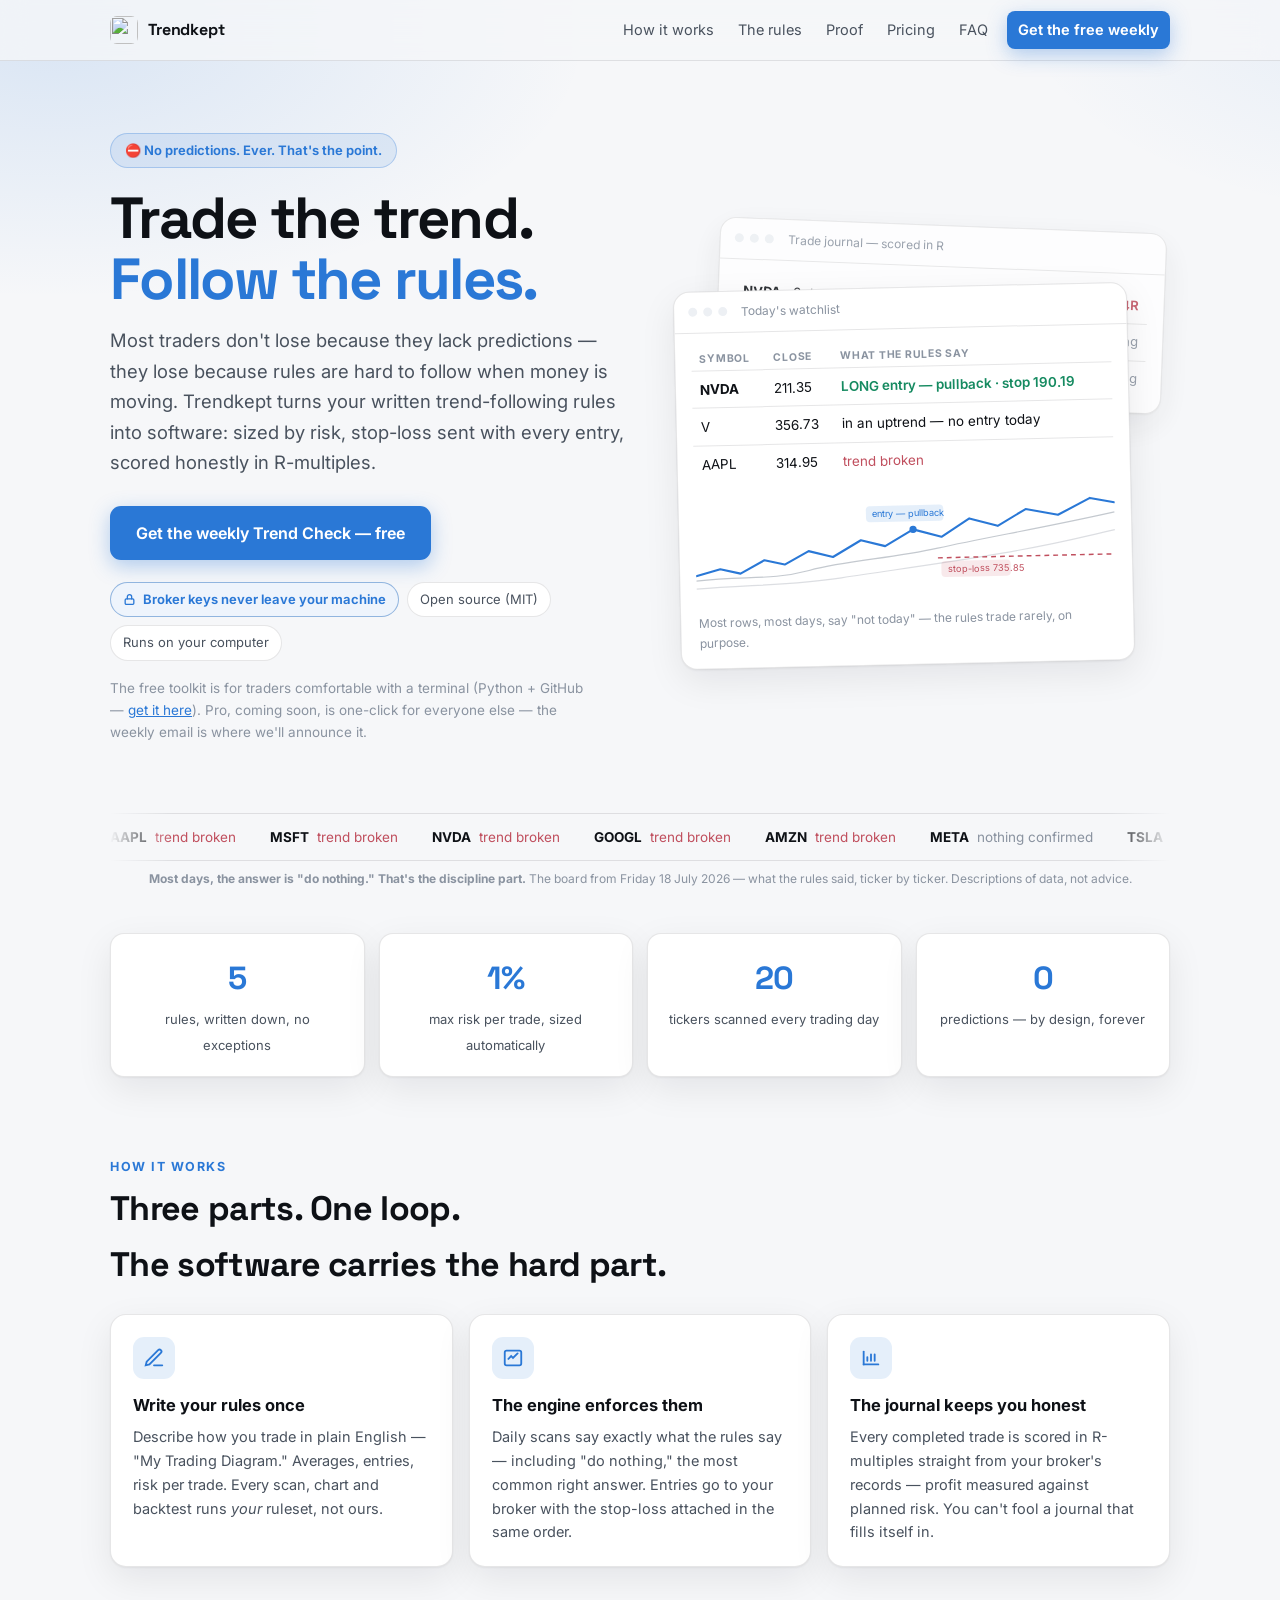
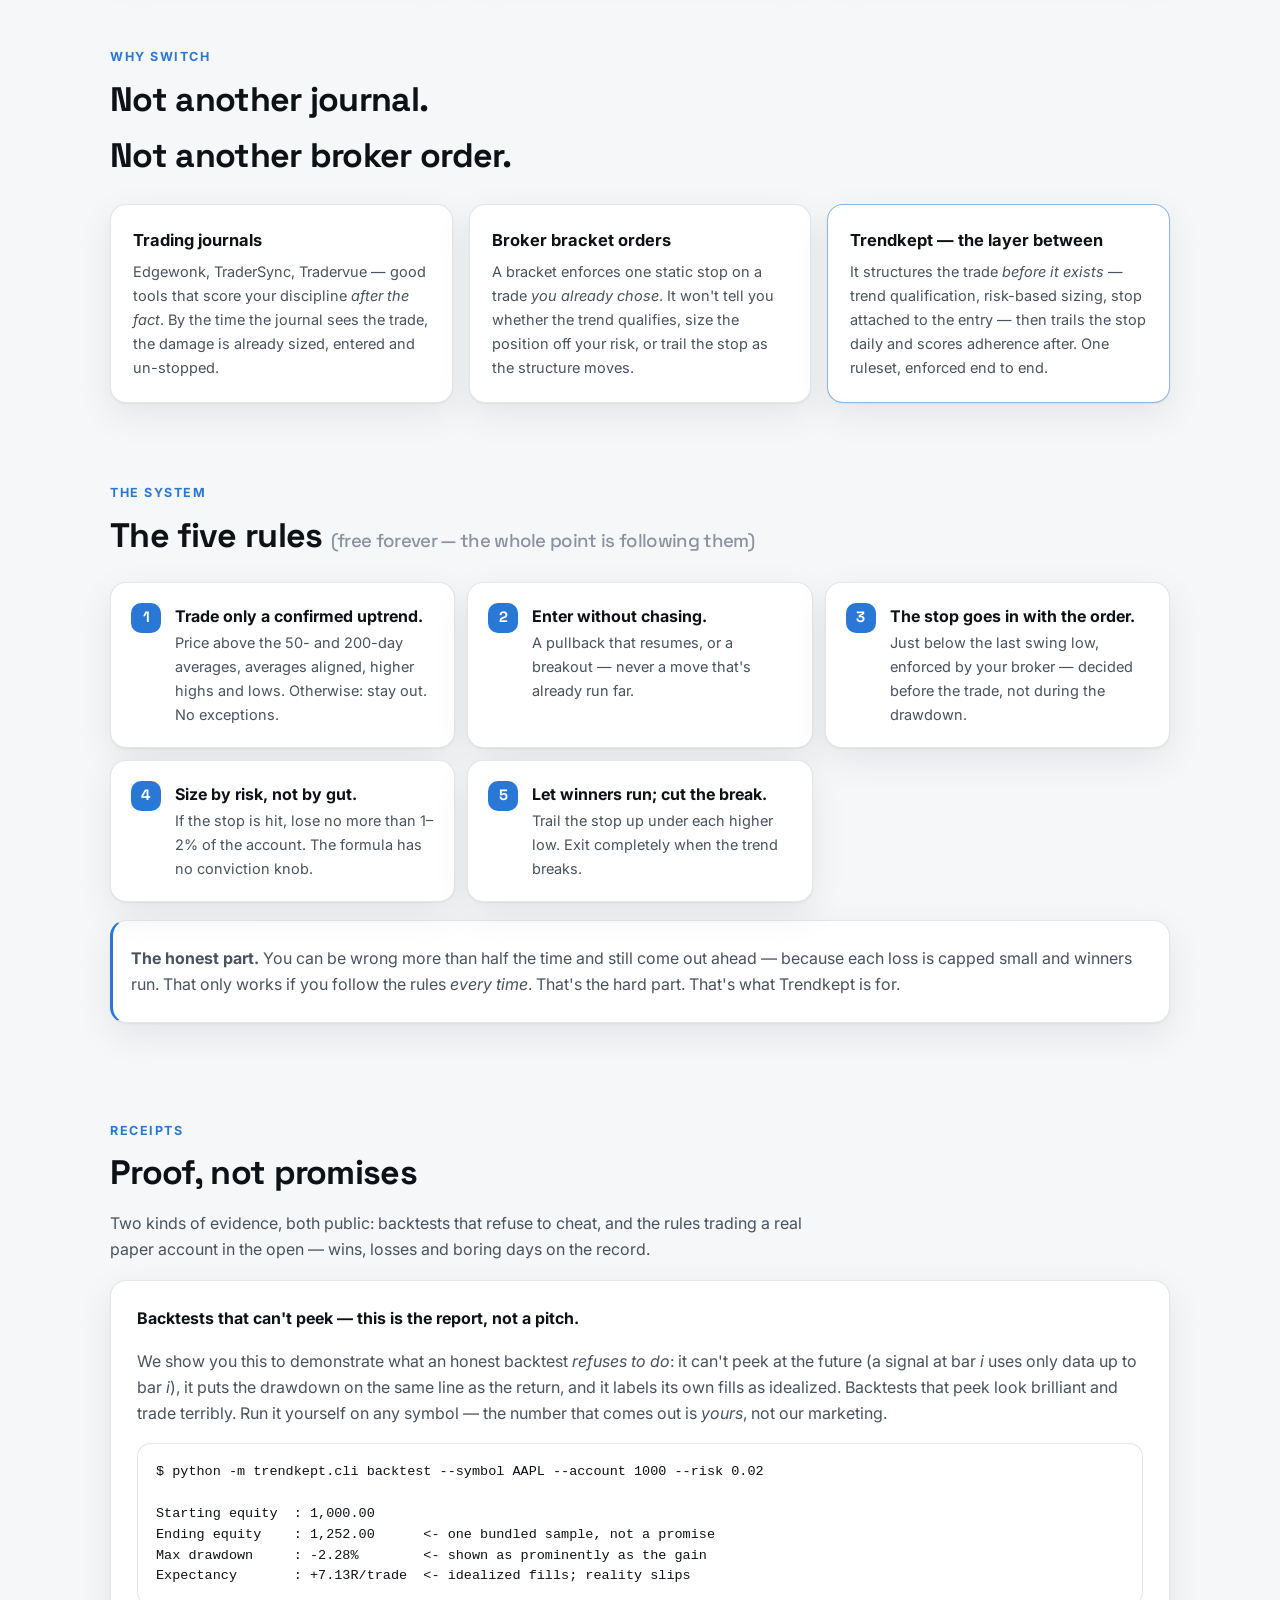
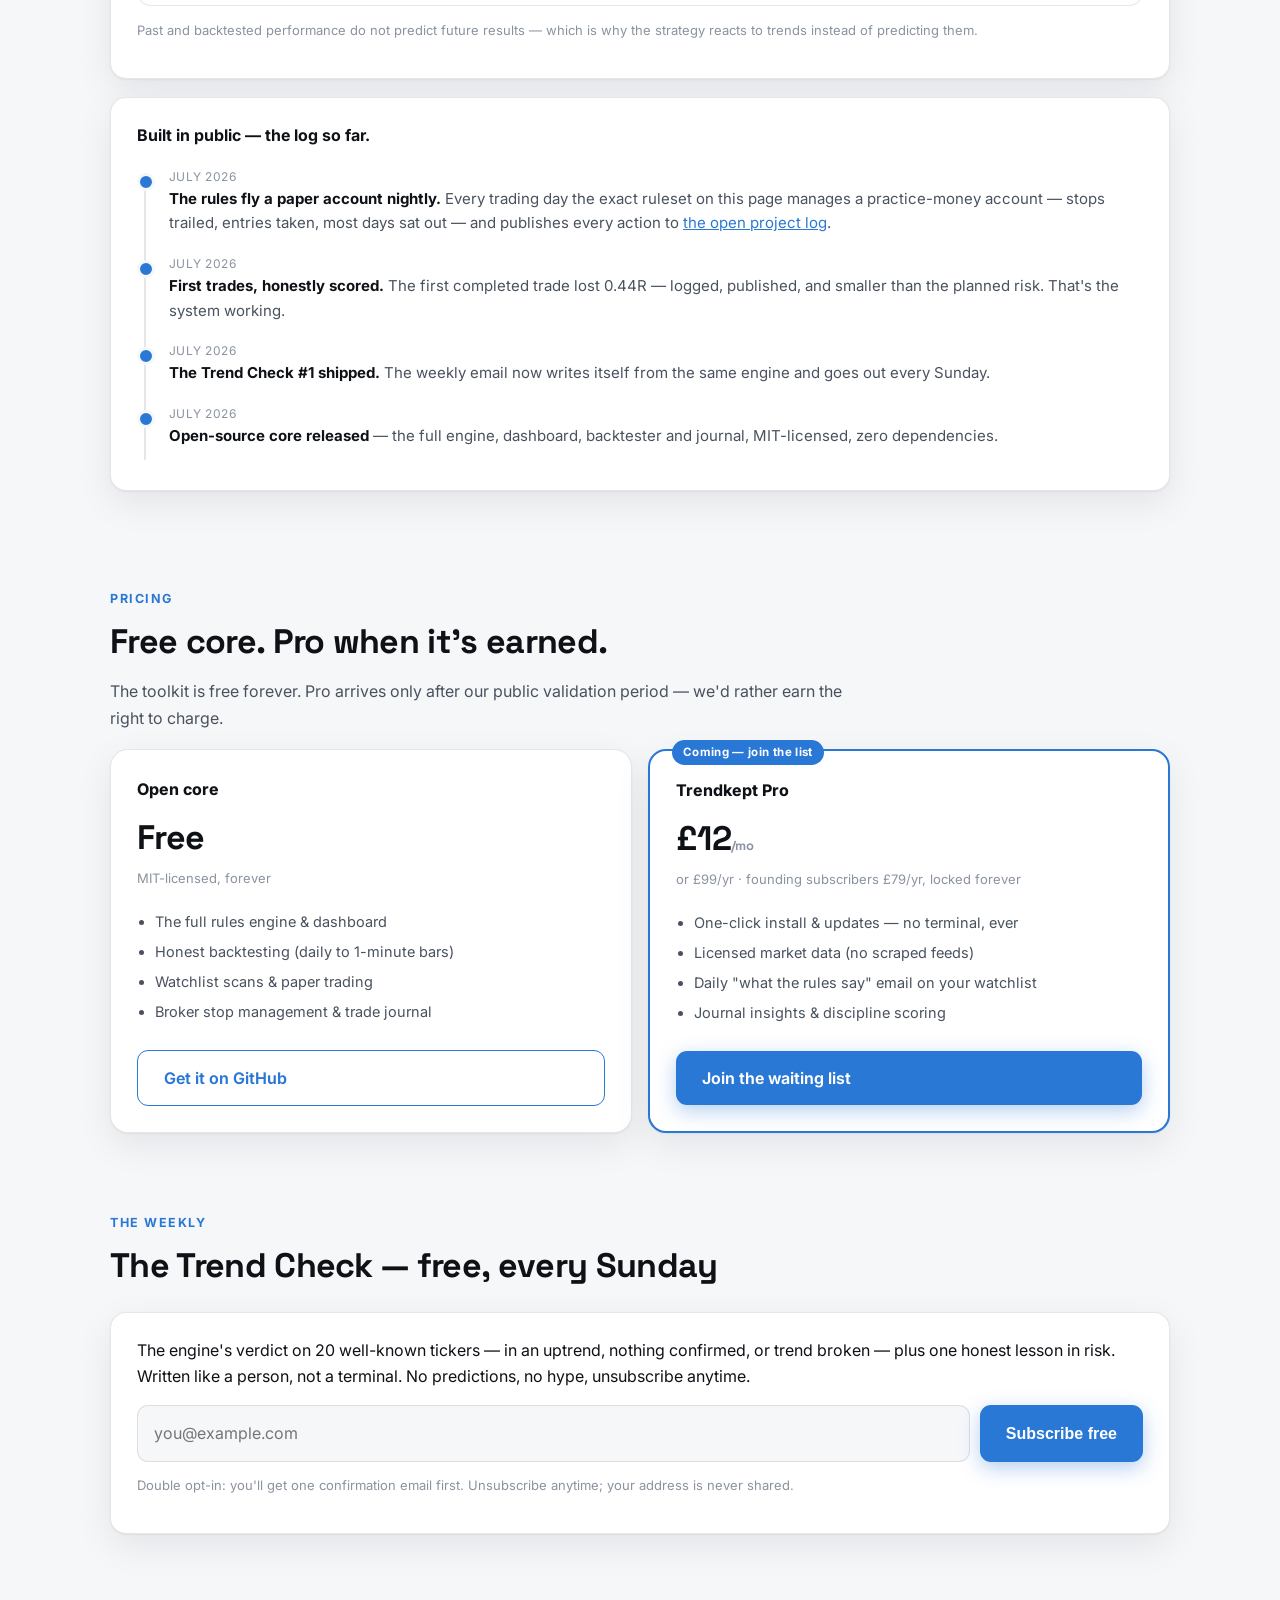
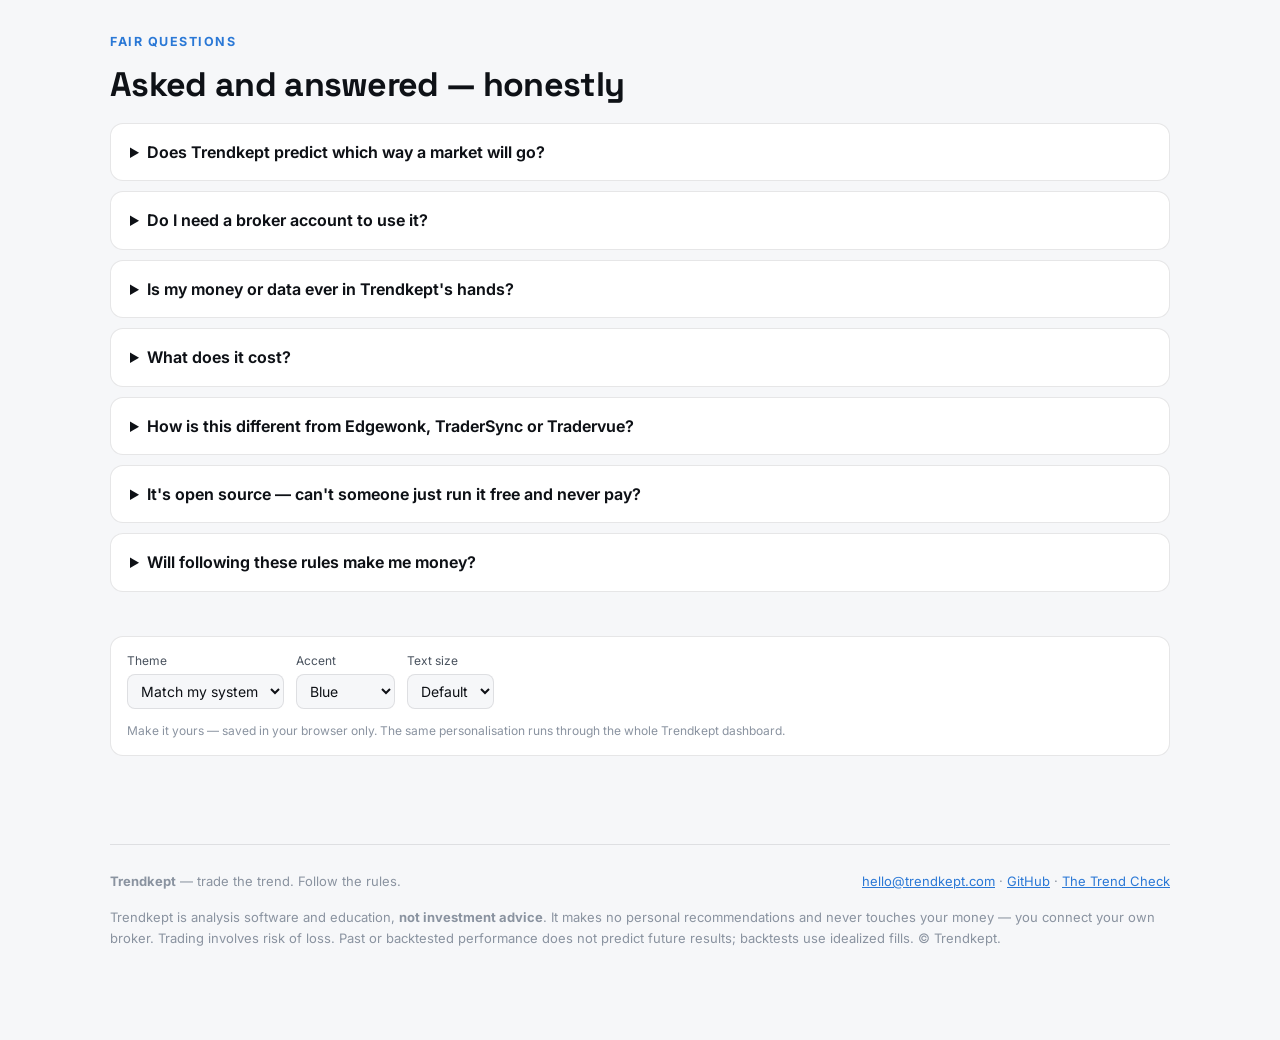
==== site/index.html @ 2b387036 "Website critique round three: five tensions resolved on the page 1. The backtest block now reads as " ====
<!doctype html>
<html lang="en">
<head>
<meta charset="utf-8">
<meta name="viewport" content="width=device-width, initial-scale=1">
<title>Trendkept — trade the trend. Follow the rules.</title>
<link rel="icon" type="image/svg+xml" href="/logo.svg">
<meta name="description"
      content="Trendkept doesn't predict markets. It makes you follow your own
trend-following rules — backtested honestly, with the stop enforced by your
broker instead of your nerves.">
<link rel="preconnect" href="https://fonts.googleapis.com">
<link rel="preconnect" href="https://fonts.gstatic.com" crossorigin>
<link href="https://fonts.googleapis.com/css2?family=Inter:wght@400;500;650;750&family=Space+Grotesk:wght@500;700&display=swap"
      rel="stylesheet">
<script>
  /* Apply the visitor's saved look before first paint (no theme flash). */
  (function () {
    try {
      var s = JSON.parse(localStorage.getItem('trendkept-appearance')) || {};
      ['theme', 'accent', 'font'].forEach(function (k) {
        var v = s[k];
        if (v && v !== 'auto' && v !== 'default') {
          document.documentElement.setAttribute('data-' + k, v);
        }
      });
    } catch (e) {}
  })();
</script>
<style>
  :root {
    --accent-l: #2a78d6; --accent-d: #4a90e8;   /* blue (default) */
    --fs: 16px;
  }
  :root[data-accent="aqua"]    { --accent-l: #1baf7a; --accent-d: #2cc98f; }
  :root[data-accent="violet"]  { --accent-l: #4a3aa7; --accent-d: #9085e9; }
  :root[data-accent="orange"]  { --accent-l: #eb6834; --accent-d: #f0824f; }
  :root[data-accent="magenta"] { --accent-l: #e87ba4; --accent-d: #ef92b4; }
  :root[data-font="small"] { --fs: 14px; }
  :root[data-font="large"] { --fs: 18px; }
  :root {
    --surface: #ffffff; --page: #f6f7f9; --chip: #edf0f4;
    --ink: #0e1116; --ink-2: #49525e; --muted: #8a93a0;
    --ring: rgba(14,17,22,0.10); --accent: var(--accent-l);
    --ok: #158a60; --bad: #c04f5e;
    --glow: color-mix(in srgb, var(--accent) 14%, transparent);
    --shadow: 0 1px 2px rgba(14,17,22,.05), 0 12px 36px rgba(14,17,22,.08);
  }
  @media (prefers-color-scheme: dark) {
    :root:not([data-theme="light"]) {
      --surface: #14161b; --page: #0a0c10; --chip: #1d2027;
      --ink: #f3f5f8; --ink-2: #b6bdc8; --muted: #79818e;
      --ring: rgba(255,255,255,0.09); --accent: var(--accent-d);
      --ok: #35c28c; --bad: #e0798a;
      --glow: color-mix(in srgb, var(--accent) 17%, transparent);
      --shadow: 0 1px 2px rgba(0,0,0,.45), 0 14px 40px rgba(0,0,0,.4);
    }
  }
  :root[data-theme="dark"] {
    --surface: #14161b; --page: #0a0c10; --chip: #1d2027;
    --ink: #f3f5f8; --ink-2: #b6bdc8; --muted: #79818e;
    --ring: rgba(255,255,255,0.09); --accent: var(--accent-d);
    --ok: #35c28c; --bad: #e0798a;
    --glow: color-mix(in srgb, var(--accent) 17%, transparent);
    --shadow: 0 1px 2px rgba(0,0,0,.45), 0 14px 40px rgba(0,0,0,.4);
  }
  * { box-sizing: border-box; }
  html { scroll-behavior: smooth; }
  body { margin: 0; background: var(--page); color: var(--ink);
    font: var(--fs)/1.65 Inter, system-ui, -apple-system, sans-serif;
    position: relative; }
  h1, h2, .price, .stat b { font-family: "Space Grotesk", Inter, system-ui,
    sans-serif; }

  /* ---------- motion ---------- */
  .rv { opacity: 0; transform: translateY(18px);
    transition: opacity .6s ease, transform .6s ease; }
  .rv.in { opacity: 1; transform: none; }
  @media (prefers-reduced-motion: reduce) {
    .rv { opacity: 1; transform: none; transition: none; }
    .tape-in { animation: none !important; }
    .draw { animation: none !important; stroke-dasharray: none !important; }
  }

  /* ---------- top nav ---------- */
  .nav { position: sticky; top: 0; z-index: 50;
    background: color-mix(in srgb, var(--page) 80%, transparent);
    backdrop-filter: blur(12px); border-bottom: 1px solid var(--ring); }
  .nav-in { max-width: 1100px; margin: 0 auto; padding: 11px 20px;
    display: flex; align-items: center; gap: 18px; }
  .nav .mark { display: flex; align-items: center; gap: 10px;
    font-weight: 750; text-decoration: none; color: var(--ink);
    letter-spacing: -0.01em; font-family: "Space Grotesk", sans-serif; }
  .nav .mark img { width: 28px; height: 28px; border-radius: 7px; }
  .nav .links { margin-left: auto; display: flex; gap: 2px; align-items: center;
    flex-wrap: wrap; }
  .nav .links a { color: var(--ink-2); text-decoration: none; font-size: 14.5px;
    padding: 7px 11px; border-radius: 8px; }
  .nav .links a:hover { background: var(--chip); color: var(--ink); }
  .nav .links a.cta { color: #fff; background: var(--accent); font-weight: 650;
    margin-left: 6px; }
  .nav .links a.cta:hover { filter: brightness(1.08); }

  main { max-width: 1100px; margin: 0 auto; padding: 0 20px 90px; }

  /* ---------- hero ---------- */
  .heroWrap { position: relative; }
  .heroWrap::before { content: ""; position: absolute; inset: -80px -40vw auto;
    height: 640px; z-index: -1; pointer-events: none;
    background:
      radial-gradient(760px 380px at 22% 8%, var(--glow), transparent 70%),
      radial-gradient(600px 320px at 88% 2%,
        color-mix(in srgb, var(--accent) 9%, transparent), transparent 70%);
  }
  .hero { display: grid; grid-template-columns: 1fr 0.95fr; gap: 48px;
    align-items: center; padding: 72px 0 26px; }
  @media (max-width: 940px) { .hero { grid-template-columns: 1fr;
    padding-top: 44px; gap: 36px; } }
  .kicker { display: inline-flex; align-items: center; gap: 8px;
    font-size: 13px; font-weight: 650; color: var(--accent);
    background: color-mix(in srgb, var(--accent) 10%, transparent);
    border: 1px solid color-mix(in srgb, var(--accent) 28%, transparent);
    padding: 6px 14px; border-radius: 999px; }
  h1 { font-size: clamp(38px, 5.6vw, 58px); line-height: 1.04;
    margin: 20px 0 16px; letter-spacing: -0.03em; font-weight: 700; }
  h1 em { font-style: normal; color: var(--accent); }
  .sub { font-size: 18.5px; color: var(--ink-2); max-width: 32em; margin: 0; }
  .hero-ctas { margin-top: 28px; display: flex; gap: 12px; flex-wrap: wrap; }
  .cta, button.cta { display: inline-block; background: var(--accent);
    color: #fff; font-weight: 650; text-decoration: none; border: 0;
    border-radius: 11px; padding: 14px 26px; font-size: 16px; cursor: pointer;
    transition: filter .15s, transform .15s, box-shadow .15s;
    box-shadow: 0 6px 20px color-mix(in srgb, var(--accent) 35%, transparent); }
  .cta:hover { filter: brightness(1.08); transform: translateY(-1px); }
  .cta.ghost { background: transparent; color: var(--accent);
    border: 1.5px solid var(--accent); box-shadow: none; }
  .badges { display: flex; gap: 8px; flex-wrap: wrap; margin-top: 22px; }
  .badge { font-size: 13px; color: var(--ink-2); background: var(--surface);
    border: 1px solid var(--ring); padding: 6px 12px; border-radius: 999px;
    display: inline-flex; align-items: center; gap: 7px; }
  .badge.lock { color: var(--accent); font-weight: 650;
    border-color: color-mix(in srgb, var(--accent) 40%, var(--ring));
    background: color-mix(in srgb, var(--accent) 8%, var(--surface)); }
  .heroNote { margin-top: 16px; font-size: 13.5px; color: var(--muted);
    max-width: 36em; }

  /* layered product cards */
  .stack { position: relative; min-height: 430px; }
  .panel { background: var(--surface); border: 1px solid var(--ring);
    border-radius: 16px; box-shadow: var(--shadow); overflow: hidden; }
  .panel .bar { display: flex; gap: 6px; padding: 10px 14px;
    border-bottom: 1px solid var(--ring); align-items: center; }
  .panel .bar i { width: 9px; height: 9px; border-radius: 50%;
    background: var(--chip); display: block; }
  .panel .bar span { margin-left: 8px; font-size: 12px; color: var(--muted); }
  .p-back { position: absolute; top: 0; right: 6px; left: 40px;
    transform: rotate(2.2deg); opacity: .85; }
  .p-front { position: relative; margin-top: 62px; max-width: 92%;
    transform: rotate(-1.3deg); }
  @media (max-width: 940px) { .p-front { max-width: 100%; } }
  .panel .body { padding: 14px 16px 16px; }
  .panel table { width: 100%; border-collapse: collapse; font-size: 13.5px; }
  .panel th { text-align: left; font-size: 10.5px; text-transform: uppercase;
    letter-spacing: .07em; color: var(--muted); padding: 3px 8px; }
  .panel td { padding: 7px 8px; border-top: 1px solid var(--ring); }
  .panel .ok { color: var(--ok); font-weight: 600; }
  .panel .bad { color: var(--bad); }
  .panel .quiet { color: var(--muted); }
  .panel svg { width: 100%; height: auto; display: block; margin-top: 8px; }
  .draw { stroke-dasharray: 1400; stroke-dashoffset: 1400;
    animation: draw 1.8s ease-out .3s forwards; }
  @keyframes draw { to { stroke-dashoffset: 0; } }
  .jrow { display: flex; justify-content: space-between; font-size: 13px;
    padding: 7px 8px; border-top: 1px solid var(--ring); }
  .jrow:first-of-type { border-top: 0; }
  .jrow .r-neg { color: var(--bad); font-weight: 650; }
  .jrow .r-open { color: var(--muted); }

  /* ---------- ticker tape ---------- */
  .tape { overflow: hidden; border-block: 1px solid var(--ring);
    margin-top: 30px; -webkit-mask-image: linear-gradient(90deg, transparent,
    #000 6%, #000 94%, transparent); mask-image: linear-gradient(90deg,
    transparent, #000 6%, #000 94%, transparent); }
  .tape-in { display: flex; gap: 34px; width: max-content;
    padding: 12px 0; animation: tape 46s linear infinite; }
  @keyframes tape { to { transform: translateX(-50%); } }
  .t { display: inline-flex; gap: 8px; align-items: baseline;
    font-size: 13.5px; white-space: nowrap; }
  .t b { font-weight: 700; }
  .t .s-ok { color: var(--ok); }
  .t .s-bad { color: var(--bad); }
  .t .s-q { color: var(--muted); }
  .tapeCap { text-align: center; font-size: 12px; color: var(--muted);
    margin-top: 8px; }

  /* ---------- stat band ---------- */
  .stats { display: grid; grid-template-columns: repeat(auto-fit,
    minmax(150px, 1fr)); gap: 14px; margin: 44px 0 0; }
  .stat { background: var(--surface); border: 1px solid var(--ring);
    border-radius: 14px; padding: 18px 20px; text-align: center;
    box-shadow: var(--shadow); }
  .stat b { display: block; font-size: 32px; letter-spacing: -0.02em;
    color: var(--accent); }
  .stat span { font-size: 13px; color: var(--ink-2); }

  /* ---------- shared ---------- */
  section { padding-top: 8px; }
  .eyebrow { font-size: 12.5px; font-weight: 700; letter-spacing: .12em;
    text-transform: uppercase; color: var(--accent); margin: 72px 0 4px; }
  h2 { font-size: clamp(26px, 3.2vw, 34px); letter-spacing: -0.02em;
    margin: 0 0 8px; font-weight: 700; }
  .lead { color: var(--ink-2); max-width: 46em; margin-top: 4px; }
  .card { background: var(--surface); border: 1px solid var(--ring);
    border-radius: 16px; padding: 24px 26px; margin: 18px 0;
    box-shadow: var(--shadow); }
  .grid3 { display: grid; gap: 16px;
    grid-template-columns: repeat(auto-fit, minmax(250px, 1fr)); }
  .step { background: var(--surface); border: 1px solid var(--ring);
    border-radius: 16px; padding: 22px; box-shadow: var(--shadow);
    transition: transform .2s, border-color .2s; }
  .step:hover { transform: translateY(-3px); border-color:
    color-mix(in srgb, var(--accent) 40%, var(--ring)); }
  .step .ico { width: 42px; height: 42px; border-radius: 11px;
    background: color-mix(in srgb, var(--accent) 12%, transparent);
    color: var(--accent); display: flex; align-items: center;
    justify-content: center; margin-bottom: 13px; }
  .step b { font-size: 16.5px; }
  .step p { color: var(--ink-2); font-size: 14.5px; margin: 6px 0 0; }

  .rules { padding: 0; list-style: none; counter-reset: rule; display: grid;
    gap: 12px; grid-template-columns: repeat(auto-fit, minmax(290px, 1fr));
    margin-top: 18px; }
  .rules li { counter-increment: rule; background: var(--surface);
    border: 1px solid var(--ring); border-radius: 16px; padding: 20px 20px
    20px 64px; position: relative; box-shadow: var(--shadow); }
  .rules li::before { content: counter(rule); position: absolute; left: 20px;
    top: 20px; width: 30px; height: 30px; border-radius: 10px;
    background: var(--accent); color: #fff; font-weight: 750; font-size: 15px;
    display: flex; align-items: center; justify-content: center;
    font-family: "Space Grotesk", sans-serif; }
  .rules b { display: block; margin-bottom: 2px; }
  .rules li p { margin: 0; color: var(--ink-2); font-size: 14.5px; }

  pre { background: var(--surface); border: 1px solid var(--ring);
    border-radius: 14px; padding: 18px; overflow-x: auto; font-size: 13.5px;
    line-height: 1.55; }
  code { font-family: ui-monospace, "SF Mono", Menlo, Consolas, monospace; }
  .honest { border-left: 3px solid var(--accent); padding-left: 18px;
    color: var(--ink-2); }

  /* build log */
  .log { list-style: none; padding: 0; margin: 18px 0 0; position: relative; }
  .log::before { content: ""; position: absolute; left: 7px; top: 6px;
    bottom: 6px; width: 2px; background: var(--ring); }
  .log li { position: relative; padding: 0 0 18px 32px; color: var(--ink-2);
    font-size: 15px; }
  .log li::before { content: ""; position: absolute; left: 0; top: 6px;
    width: 12px; height: 12px; border-radius: 50%; background: var(--accent);
    border: 3px solid var(--page); }
  .log b { color: var(--ink); }
  .log time { display: block; font-size: 12px; color: var(--muted);
    letter-spacing: .04em; text-transform: uppercase; }

  .tiers { display: grid; gap: 16px; margin-top: 18px;
    grid-template-columns: repeat(auto-fit, minmax(260px, 1fr)); }
  .tier { background: var(--surface); border: 1px solid var(--ring);
    border-radius: 18px; padding: 26px; display: flex; flex-direction: column;
    box-shadow: var(--shadow); }
  .tier.featured { border-color: var(--accent); border-width: 2px;
    position: relative; }
  .tier.featured::before { content: "Coming — join the list";
    position: absolute; top: -11px; left: 22px; background: var(--accent);
    color: #fff; font-size: 11.5px; font-weight: 700; padding: 3px 11px;
    border-radius: 999px; letter-spacing: .03em; }
  .tier .name { font-weight: 750; }
  .tier .price { font-size: 34px; font-weight: 700; margin: 8px 0 2px;
    letter-spacing: -0.02em; }
  .tier .per { color: var(--muted); font-size: 13px; }
  .tier ul { padding-left: 18px; margin: 14px 0 20px; color: var(--ink-2);
    font-size: 14.5px; flex: 1; }
  .tier li { margin: 6px 0; }

  form.signup { display: flex; gap: 10px; flex-wrap: wrap; margin-top: 16px; }
  form.signup input { flex: 1; min-width: 220px; padding: 14px 16px;
    font: inherit; border: 1px solid var(--ring); border-radius: 11px;
    background: var(--page); color: var(--ink); }
  .fine { color: var(--muted); font-size: 13px; }

  details.faq { background: var(--surface); border: 1px solid var(--ring);
    border-radius: 13px; padding: 15px 19px; margin: 10px 0; }
  details.faq summary { cursor: pointer; font-weight: 650; }
  details.faq p { color: var(--ink-2); margin: 10px 0 2px; font-size: 15px; }

  footer { margin-top: 88px; padding-top: 26px;
    border-top: 1px solid var(--ring); color: var(--muted); font-size: 13px; }
  footer .cols { display: flex; gap: 24px; flex-wrap: wrap;
    justify-content: space-between; margin-bottom: 14px; }
  a { color: var(--accent); }

  .appearance { display: flex; flex-wrap: wrap; gap: 12px; align-items: end;
    margin: 44px 0 0; padding: 14px 16px; background: var(--surface);
    border: 1px solid var(--ring); border-radius: 13px; }
  .appearance label { display: flex; flex-direction: column; gap: 4px;
    font-size: 12px; color: var(--ink-2); }
  .appearance select { background: var(--page); color: var(--ink);
    border: 1px solid var(--ring); border-radius: 8px; padding: 7px 9px;
    font: inherit; font-size: 14px; }
  .appearance .hint { flex-basis: 100%; margin: 0; color: var(--muted);
    font-size: 12px; }
</style>
</head>
<body>

<nav class="nav">
  <div class="nav-in">
    <a class="mark" href="#top"><img src="/logo.svg" alt=""> Trendkept</a>
    <div class="links">
      <a href="#how">How it works</a>
      <a href="#rules">The rules</a>
      <a href="#proof">Proof</a>
      <a href="#pricing">Pricing</a>
      <a href="#faq">FAQ</a>
      <a class="cta" href="#signup">Get the free weekly</a>
    </div>
  </div>
</nav>

<main id="top">

  <div class="heroWrap">
  <section class="hero">
    <div>
      <span class="kicker">⛔ No predictions. Ever. That's the point.</span>
      <h1>Trade the trend.<br><em>Follow the rules.</em></h1>
      <p class="sub">Most traders don't lose because they lack predictions —
      they lose because rules are hard to follow when money is moving.
      Trendkept turns your written trend-following rules into software:
      sized by risk, stop-loss sent with every entry, scored honestly in
      R-multiples.</p>
      <div class="hero-ctas">
        <a class="cta" href="#signup">Get the weekly Trend Check — free</a>
      </div>
      <div class="badges">
        <span class="badge lock"><svg width="13" height="13"
          viewBox="0 0 24 24" fill="none" stroke="currentColor"
          stroke-width="2.4" stroke-linecap="round"><rect x="4" y="11"
          width="16" height="10" rx="2"/><path d="M8 11V7a4 4 0 018 0v4"/>
          </svg> Broker keys never leave your machine</span>
        <span class="badge">Open source (MIT)</span>
        <span class="badge">Runs on your computer</span>
      </div>
      <p class="heroNote">The free toolkit is for traders comfortable with a
      terminal (Python&nbsp;+&nbsp;GitHub —
      <a href="https://github.com/adelvespayne-png/Trendkept">get it
      here</a>). Pro, coming soon, is one-click for everyone else — the
      weekly email is where we'll announce it.</p>
    </div>

    <div class="stack" aria-label="Product preview">
      <div class="panel p-back">
        <div class="bar"><i></i><i></i><i></i><span>Trade journal — scored
          in R</span></div>
        <div class="body">
          <div class="jrow"><span><b>NVDA</b> · 3 days</span>
            <span class="r-neg">−0.44R</span></div>
          <div class="jrow"><span><b>V</b> · open</span>
            <span class="r-open">stop 342.80 standing</span></div>
          <div class="jrow"><span><b>SPY</b> · open</span>
            <span class="r-open">stop 735.85 standing</span></div>
        </div>
      </div>
      <div class="panel p-front">
        <div class="bar"><i></i><i></i><i></i><span>Today's watchlist</span></div>
        <div class="body">
          <table>
            <tr><th>Symbol</th><th>Close</th><th>What the rules say</th></tr>
            <tr><td><b>NVDA</b></td><td>211.35</td>
              <td class="ok">LONG entry — pullback · stop 190.19</td></tr>
            <tr><td>V</td><td>356.73</td>
              <td>in an uptrend — no entry today</td></tr>
            <tr><td>AAPL</td><td>314.95</td>
              <td class="bad">trend broken</td></tr>
          </table>
          <svg viewBox="0 0 520 140" role="img"
               aria-label="Price with moving averages and stop-loss">
            <path d="M0 112 C60 106, 90 114, 140 102 S240 90, 300 78 S430 56, 520 38"
                  fill="none" stroke="var(--muted)" stroke-width="1.5" opacity=".5"/>
            <path d="M0 122 C70 118, 120 120, 180 112 S300 98, 380 86 S470 70, 520 60"
                  fill="none" stroke="var(--muted)" stroke-width="1.5" opacity=".3"/>
            <path class="draw"
                  d="M0 106 L30 98 L55 104 L85 88 L110 94 L140 78 L170 86
                     L205 66 L235 74 L270 54 L305 64 L340 42 L375 52 L410 32
                     L450 40 L490 20 L520 26"
                  fill="none" stroke="var(--accent)" stroke-width="2.6"
                  stroke-linejoin="round" stroke-linecap="round"/>
            <line x1="300" y1="90" x2="520" y2="90" stroke="var(--bad)"
                  stroke-width="1.8" stroke-dasharray="6 5"/>
            <rect x="304" y="94" width="86" height="20" rx="5"
                  fill="color-mix(in srgb, var(--bad) 12%, transparent)"/>
            <text x="312" y="108" font-size="11.5" fill="var(--bad)"
                  font-family="Inter, system-ui">stop-loss 735.85</text>
            <circle cx="270" cy="54" r="4.5" fill="var(--accent)"/>
            <rect x="212" y="24" width="96" height="20" rx="5"
                  fill="color-mix(in srgb, var(--accent) 12%, transparent)"/>
            <text x="220" y="38" font-size="11.5" fill="var(--accent)"
                  font-family="Inter, system-ui">entry — pullback</text>
          </svg>
          <p style="font-size:12px;color:var(--muted);margin:10px 2px 0">
          Most rows, most days, say "not today" — the rules trade rarely,
          on purpose.</p>
        </div>
      </div>
    </div>
  </section>

  <div class="tape" aria-hidden="true">
    <div class="tape-in">
      <span class="t"><b>AAPL</b><span class="s-bad">trend broken</span></span>
      <span class="t"><b>MSFT</b><span class="s-bad">trend broken</span></span>
      <span class="t"><b>NVDA</b><span class="s-bad">trend broken</span></span>
      <span class="t"><b>GOOGL</b><span class="s-bad">trend broken</span></span>
      <span class="t"><b>AMZN</b><span class="s-bad">trend broken</span></span>
      <span class="t"><b>META</b><span class="s-q">nothing confirmed</span></span>
      <span class="t"><b>TSLA</b><span class="s-bad">trend broken</span></span>
      <span class="t"><b>AVGO</b><span class="s-bad">trend broken</span></span>
      <span class="t"><b>JPM</b><span class="s-bad">trend broken</span></span>
      <span class="t"><b>V</b><span class="s-ok">in an uptrend</span></span>
      <span class="t"><b>UNH</b><span class="s-ok">in an uptrend</span></span>
      <span class="t"><b>XOM</b><span class="s-bad">trend broken</span></span>
      <span class="t"><b>COST</b><span class="s-bad">trend broken</span></span>
      <span class="t"><b>PG</b><span class="s-bad">trend broken</span></span>
      <span class="t"><b>HD</b><span class="s-q">nothing confirmed</span></span>
      <span class="t"><b>NFLX</b><span class="s-bad">trend broken</span></span>
      <span class="t"><b>AMD</b><span class="s-bad">trend broken</span></span>
      <span class="t"><b>SPY</b><span class="s-q">nothing confirmed</span></span>
      <span class="t"><b>QQQ</b><span class="s-bad">trend broken</span></span>
      <span class="t"><b>IWM</b><span class="s-bad">trend broken</span></span>
      <span class="t"><b>AAPL</b><span class="s-bad">trend broken</span></span>
      <span class="t"><b>MSFT</b><span class="s-bad">trend broken</span></span>
      <span class="t"><b>NVDA</b><span class="s-bad">trend broken</span></span>
      <span class="t"><b>GOOGL</b><span class="s-bad">trend broken</span></span>
      <span class="t"><b>AMZN</b><span class="s-bad">trend broken</span></span>
      <span class="t"><b>META</b><span class="s-q">nothing confirmed</span></span>
      <span class="t"><b>TSLA</b><span class="s-bad">trend broken</span></span>
      <span class="t"><b>AVGO</b><span class="s-bad">trend broken</span></span>
      <span class="t"><b>JPM</b><span class="s-bad">trend broken</span></span>
      <span class="t"><b>V</b><span class="s-ok">in an uptrend</span></span>
      <span class="t"><b>UNH</b><span class="s-ok">in an uptrend</span></span>
      <span class="t"><b>XOM</b><span class="s-bad">trend broken</span></span>
      <span class="t"><b>COST</b><span class="s-bad">trend broken</span></span>
      <span class="t"><b>PG</b><span class="s-bad">trend broken</span></span>
      <span class="t"><b>HD</b><span class="s-q">nothing confirmed</span></span>
      <span class="t"><b>NFLX</b><span class="s-bad">trend broken</span></span>
      <span class="t"><b>AMD</b><span class="s-bad">trend broken</span></span>
      <span class="t"><b>SPY</b><span class="s-q">nothing confirmed</span></span>
      <span class="t"><b>QQQ</b><span class="s-bad">trend broken</span></span>
      <span class="t"><b>IWM</b><span class="s-bad">trend broken</span></span>
    </div>
  </div>
  <p class="tapeCap"><b>Most days, the answer is "do nothing." That's the
  discipline part.</b> The board from Friday 18 July 2026 — what the rules
  said, ticker by ticker. Descriptions of data, not advice.</p>
  </div>

  <div class="stats rv">
    <div class="stat"><b>5</b><span>rules, written down,
      no exceptions</span></div>
    <div class="stat"><b>1%</b><span>max risk per trade,
      sized automatically</span></div>
    <div class="stat"><b>20</b><span>tickers scanned
      every trading day</span></div>
    <div class="stat"><b>0</b><span>predictions —
      by design, forever</span></div>
  </div>

  <section id="how">
    <p class="eyebrow">How it works</p>
    <h2 class="rv">Three parts. One loop.<br>The software carries the hard
      part.</h2>
    <div class="grid3 rv" style="margin-top:20px">
      <div class="step">
        <div class="ico"><svg width="22" height="22" viewBox="0 0 24 24"
          fill="none" stroke="currentColor" stroke-width="2"
          stroke-linecap="round"><path d="M12 20h9"/><path
          d="M16.5 3.5a2.1 2.1 0 013 3L7 19l-4 1 1-4z"/></svg></div>
        <b>Write your rules once</b>
        <p>Describe how you trade in plain English — "My Trading Diagram."
        Averages, entries, risk per trade. Every scan, chart and backtest
        runs <i>your</i> ruleset, not ours.</p>
      </div>
      <div class="step">
        <div class="ico"><svg width="22" height="22" viewBox="0 0 24 24"
          fill="none" stroke="currentColor" stroke-width="2"
          stroke-linecap="round"><rect x="3" y="4" width="18" height="16"
          rx="2"/><path d="M7 13l3-3 2 2 5-5"/></svg></div>
        <b>The engine enforces them</b>
        <p>Daily scans say exactly what the rules say — including "do
        nothing," the most common right answer. Entries go to your broker
        with the stop-loss attached in the same order.</p>
      </div>
      <div class="step">
        <div class="ico"><svg width="22" height="22" viewBox="0 0 24 24"
          fill="none" stroke="currentColor" stroke-width="2"
          stroke-linecap="round"><path d="M4 19V5"/><path d="M4 19h16"/>
          <path d="M8 15v-4M12 15V8M16 15v-7"/></svg></div>
        <b>The journal keeps you honest</b>
        <p>Every completed trade is scored in R-multiples straight from your
        broker's records — profit measured against planned risk. You can't
        fool a journal that fills itself in.</p>
      </div>
    </div>
  </section>

  <section id="different">
    <p class="eyebrow">Why switch</p>
    <h2 class="rv">Not another journal.<br>Not another broker order.</h2>
    <div class="grid3 rv" style="margin-top:20px">
      <div class="step">
        <b>Trading journals</b>
        <p>Edgewonk, TraderSync, Tradervue — good tools that score your
        discipline <i>after the fact</i>. By the time the journal sees the
        trade, the damage is already sized, entered and un-stopped.</p>
      </div>
      <div class="step">
        <b>Broker bracket orders</b>
        <p>A bracket enforces one static stop on a trade <i>you already
        chose</i>. It won't tell you whether the trend qualifies, size the
        position off your risk, or trail the stop as the structure moves.</p>
      </div>
      <div class="step" style="border-color:
        color-mix(in srgb, var(--accent) 45%, var(--ring))">
        <b>Trendkept — the layer between</b>
        <p>It structures the trade <i>before it exists</i> — trend
        qualification, risk-based sizing, stop attached to the entry — then
        trails the stop daily and scores adherence after. One ruleset,
        enforced end to end.</p>
      </div>
    </div>
  </section>

  <section id="rules">
    <p class="eyebrow">The system</p>
    <h2 class="rv">The five rules <span style="color:var(--muted);
      font-size:.55em;font-weight:500">(free forever — the whole point is
      following them)</span></h2>
    <ol class="rules rv">
      <li><b>Trade only a confirmed uptrend.</b><p>Price above the 50- and
        200-day averages, averages aligned, higher highs and lows.
        Otherwise: stay out. No exceptions.</p></li>
      <li><b>Enter without chasing.</b><p>A pullback that resumes, or a
        breakout — never a move that's already run far.</p></li>
      <li><b>The stop goes in with the order.</b><p>Just below the last
        swing low, enforced by your broker — decided before the trade,
        not during the drawdown.</p></li>
      <li><b>Size by risk, not by gut.</b><p>If the stop is hit, lose no
        more than 1–2% of the account. The formula has no conviction
        knob.</p></li>
      <li><b>Let winners run; cut the break.</b><p>Trail the stop up under
        each higher low. Exit completely when the trend breaks.</p></li>
    </ol>
    <div class="card honest rv">
      <b>The honest part.</b> You can be wrong more than half the time and
      still come out ahead — because each loss is capped small and winners
      run. That only works if you follow the rules <i>every time</i>.
      That's the hard part. That's what Trendkept is for.
    </div>
  </section>

  <section id="proof">
    <p class="eyebrow">Receipts</p>
    <h2 class="rv">Proof, not promises</h2>
    <p class="lead rv">Two kinds of evidence, both public: backtests that
    refuse to cheat, and the rules trading a real paper account in the
    open — wins, losses and boring days on the record.</p>
    <div class="card rv">
      <b>Backtests that can't peek — this is the report, not a pitch.</b>
      <p style="color:var(--ink-2)">We show you this to demonstrate what an
      honest backtest <i>refuses to do</i>: it can't peek at the future (a
      signal at bar <i>i</i> uses only data up to bar <i>i</i>), it puts the
      drawdown on the same line as the return, and it labels its own fills
      as idealized. Backtests that peek look brilliant and trade terribly.
      Run it yourself on any symbol — the number that comes out is
      <i>yours</i>, not our marketing.</p>
<pre><code>$ python -m trendkept.cli backtest --symbol AAPL --account 1000 --risk 0.02

Starting equity  : 1,000.00
Ending equity    : 1,252.00      &lt;- one bundled sample, not a promise
Max drawdown     : -2.28%        &lt;- shown as prominently as the gain
Expectancy       : +7.13R/trade  &lt;- idealized fills; reality slips</code></pre>
      <p class="fine">Past and backtested performance do not predict future
      results — which is why the strategy reacts to trends instead of
      predicting them.</p>
    </div>
    <div class="card rv">
      <b>Built in public — the log so far.</b>
      <ul class="log">
        <li><time>July 2026</time><b>The rules fly a paper account
          nightly.</b> Every trading day the exact ruleset on this page
          manages a practice-money account — stops trailed, entries taken,
          most days sat out — and publishes every action to
          <a href="https://github.com/adelvespayne-png/Trendkept/issues">the
          open project log</a>.</li>
        <li><time>July 2026</time><b>First trades, honestly scored.</b> The
          first completed trade lost 0.44R — logged, published, and smaller
          than the planned risk. That's the system working.</li>
        <li><time>July 2026</time><b>The Trend Check #1 shipped.</b> The
          weekly email now writes itself from the same engine and goes out
          every Sunday.</li>
        <li><time>July 2026</time><b>Open-source core released</b> — the
          full engine, dashboard, backtester and journal, MIT-licensed,
          zero dependencies.</li>
      </ul>
    </div>
  </section>

  <section id="pricing">
    <p class="eyebrow">Pricing</p>
    <h2 class="rv">Free core. Pro when it's earned.</h2>
    <p class="lead rv">The toolkit is free forever. Pro arrives only after
    our public validation period — we'd rather earn the right to charge.</p>
    <div class="tiers rv">
      <div class="tier">
        <div class="name">Open core</div>
        <div class="price">Free</div>
        <div class="per">MIT-licensed, forever</div>
        <ul>
          <li>The full rules engine &amp; dashboard</li>
          <li>Honest backtesting (daily to 1-minute bars)</li>
          <li>Watchlist scans &amp; paper trading</li>
          <li>Broker stop management &amp; trade journal</li>
        </ul>
        <a class="cta ghost"
           href="https://github.com/adelvespayne-png/Trendkept">
          Get it on GitHub</a>
      </div>
      <div class="tier featured">
        <div class="name">Trendkept Pro</div>
        <div class="price">£12<span class="per">/mo</span></div>
        <div class="per">or £99/yr · founding subscribers £79/yr, locked
          forever</div>
        <ul>
          <li>One-click install &amp; updates — no terminal, ever</li>
          <li>Licensed market data (no scraped feeds)</li>
          <li>Daily "what the rules say" email on your watchlist</li>
          <li>Journal insights &amp; discipline scoring</li>
        </ul>
        <a class="cta" href="#signup">Join the waiting list</a>
      </div>
    </div>
  </section>

  <section id="signup">
    <p class="eyebrow">The weekly</p>
    <h2 class="rv">The Trend Check — free, every Sunday</h2>
    <div class="card rv">
      <p style="margin-top:0">The engine's verdict on 20 well-known tickers —
      in an uptrend, nothing confirmed, or trend broken — plus one honest
      lesson in risk. Written like a person, not a terminal. No predictions,
      no hype, unsubscribe anytime.</p>
      <!-- Live signup: Buttondown (The Trend Check), sending from
           news.trendkept.com -->
      <form class="signup"
            action="https://buttondown.com/api/emails/embed-subscribe/trendkept"
            method="post" target="_blank">
        <input type="email" name="email" required placeholder="you@example.com"
               aria-label="Email address">
        <button class="cta" type="submit">Subscribe free</button>
      </form>
      <p class="fine">Double opt-in: you'll get one confirmation email first.
      Unsubscribe anytime; your address is never shared.</p>
    </div>
  </section>

  <section id="faq">
    <p class="eyebrow">Fair questions</p>
    <h2 class="rv">Asked and answered — honestly</h2>
    <details class="faq rv">
      <summary>Does Trendkept predict which way a market will go?</summary>
      <p>No — and we'd be suspicious of anyone who says they can. Trendkept
      <i>reacts</i>: it identifies confirmed trends, defines entries and
      stop-losses in advance, caps every loss by position sizing, and lets
      winners run. The edge is behaviour, not prophecy.</p>
    </details>
    <details class="faq rv">
      <summary>Do I need a broker account to use it?</summary>
      <p>No. Scanning, charts, backtesting and the watchlist work out of the
      box with free public data. If you want it to place paper trades and
      fill in the journal automatically, connect a free Alpaca paper account
      (10 minutes, no deposit) — your API keys stay on your machine.</p>
    </details>
    <details class="faq rv">
      <summary>Is my money or data ever in Trendkept's hands?</summary>
      <p>Never. The software runs on your computer; broker keys never leave
      it; we can't touch your account and don't want to. Trendkept is
      analysis and education software, not a broker and not an advisor.</p>
    </details>
    <details class="faq rv">
      <summary>What does it cost?</summary>
      <p>The core toolkit is free and open source, forever. Pro (the
      effortless version — one-click install, licensed data, journal
      insights) will be £12/month when it launches, and the waiting list
      gets the founding price of £79/year, locked for life.</p>
    </details>
    <details class="faq rv">
      <summary>How is this different from Edgewonk, TraderSync or
        Tradervue?</summary>
      <p>Those are journals — genuinely useful, and they prove people pay
      for discipline. But a journal can only score a trade <i>after</i> it
      happened. Trendkept works before and during as well: it qualifies the
      trend, sizes the position off your risk, sends the stop-loss with the
      entry, trails it daily — and <i>then</i> journals the result. If a
      journal is a mirror, Trendkept is a seatbelt that also keeps the
      mirror.</p>
    </details>
    <details class="faq rv">
      <summary>It's open source — can't someone just run it free and never
        pay?</summary>
      <p>Yes, and we hope they do — that's the point of the free core. Pro
      is for people who'd rather not maintain software: one-click install
      and updates, licensed clean data, insights, support. You pay for the
      effortless version, not for secrets. (Every serious open-core company
      works this way.)</p>
    </details>
    <details class="faq rv">
      <summary>Will following these rules make me money?</summary>
      <p>Honestly: nobody can promise that, and we won't. What the rules do
      is cap what any single mistake can cost and keep you out of most bad
      trades. Our backtests are public and refuse to peek at the future;
      our paper account trades in the open, losses included. Read both and
      judge for yourself.</p>
    </details>
  </section>

  <div class="appearance" aria-label="Appearance settings">
    <label>Theme
      <select data-ap="theme">
        <option value="auto">Match my system</option>
        <option value="light">Light</option>
        <option value="dark">Dark</option>
      </select></label>
    <label>Accent
      <select data-ap="accent">
        <option value="default">Blue</option>
        <option value="aqua">Aqua</option>
        <option value="violet">Violet</option>
        <option value="orange">Orange</option>
        <option value="magenta">Magenta</option>
      </select></label>
    <label>Text size
      <select data-ap="font">
        <option value="default">Default</option>
        <option value="small">Small</option>
        <option value="large">Large</option>
      </select></label>
    <p class="hint">Make it yours — saved in your browser only. The same
    personalisation runs through the whole Trendkept dashboard.</p>
  </div>

  <footer>
    <div class="cols">
      <span><b>Trendkept</b> — trade the trend. Follow the rules.</span>
      <span>
        <a href="mailto:hello@trendkept.com">hello@trendkept.com</a> ·
        <a href="https://github.com/adelvespayne-png/Trendkept">GitHub</a> ·
        <a href="#signup">The Trend Check</a>
      </span>
    </div>
    Trendkept is analysis software and education, <b>not investment
    advice</b>. It makes no personal recommendations and never touches your
    money — you connect your own broker. Trading involves risk of loss. Past
    or backtested performance does not predict future results; backtests use
    idealized fills. &copy; Trendkept.
  </footer>
</main>
<script>
  /* Appearance controls: persist per visitor in localStorage. */
  (function () {
    var KEY = 'trendkept-appearance';
    var root = document.documentElement;
    function load() {
      try { return JSON.parse(localStorage.getItem(KEY)) || {}; }
      catch (e) { return {}; }
    }
    function apply(s) {
      ['theme', 'accent', 'font'].forEach(function (k) {
        var v = s[k];
        if (v && v !== 'auto' && v !== 'default') {
          root.setAttribute('data-' + k, v);
        } else {
          root.removeAttribute('data-' + k);
        }
      });
    }
    var settings = load();
    document.querySelectorAll('[data-ap]').forEach(function (sel) {
      var k = sel.getAttribute('data-ap');
      if (settings[k]) sel.value = settings[k];
      sel.addEventListener('change', function () {
        settings[k] = sel.value;
        try { localStorage.setItem(KEY, JSON.stringify(settings)); }
        catch (e) {}
        apply(settings);
      });
    });
  })();

  /* Reveal-on-scroll (respects reduced motion via CSS). */
  (function () {
    if (!('IntersectionObserver' in window)) {
      document.querySelectorAll('.rv').forEach(function (el) {
        el.classList.add('in');
      });
      return;
    }
    var io = new IntersectionObserver(function (entries) {
      entries.forEach(function (e) {
        if (e.isIntersecting) { e.target.classList.add('in');
          io.unobserve(e.target); }
      });
    }, { threshold: 0.12 });
    document.querySelectorAll('.rv').forEach(function (el) { io.observe(el); });
  })();
</script>
</body>
</html>
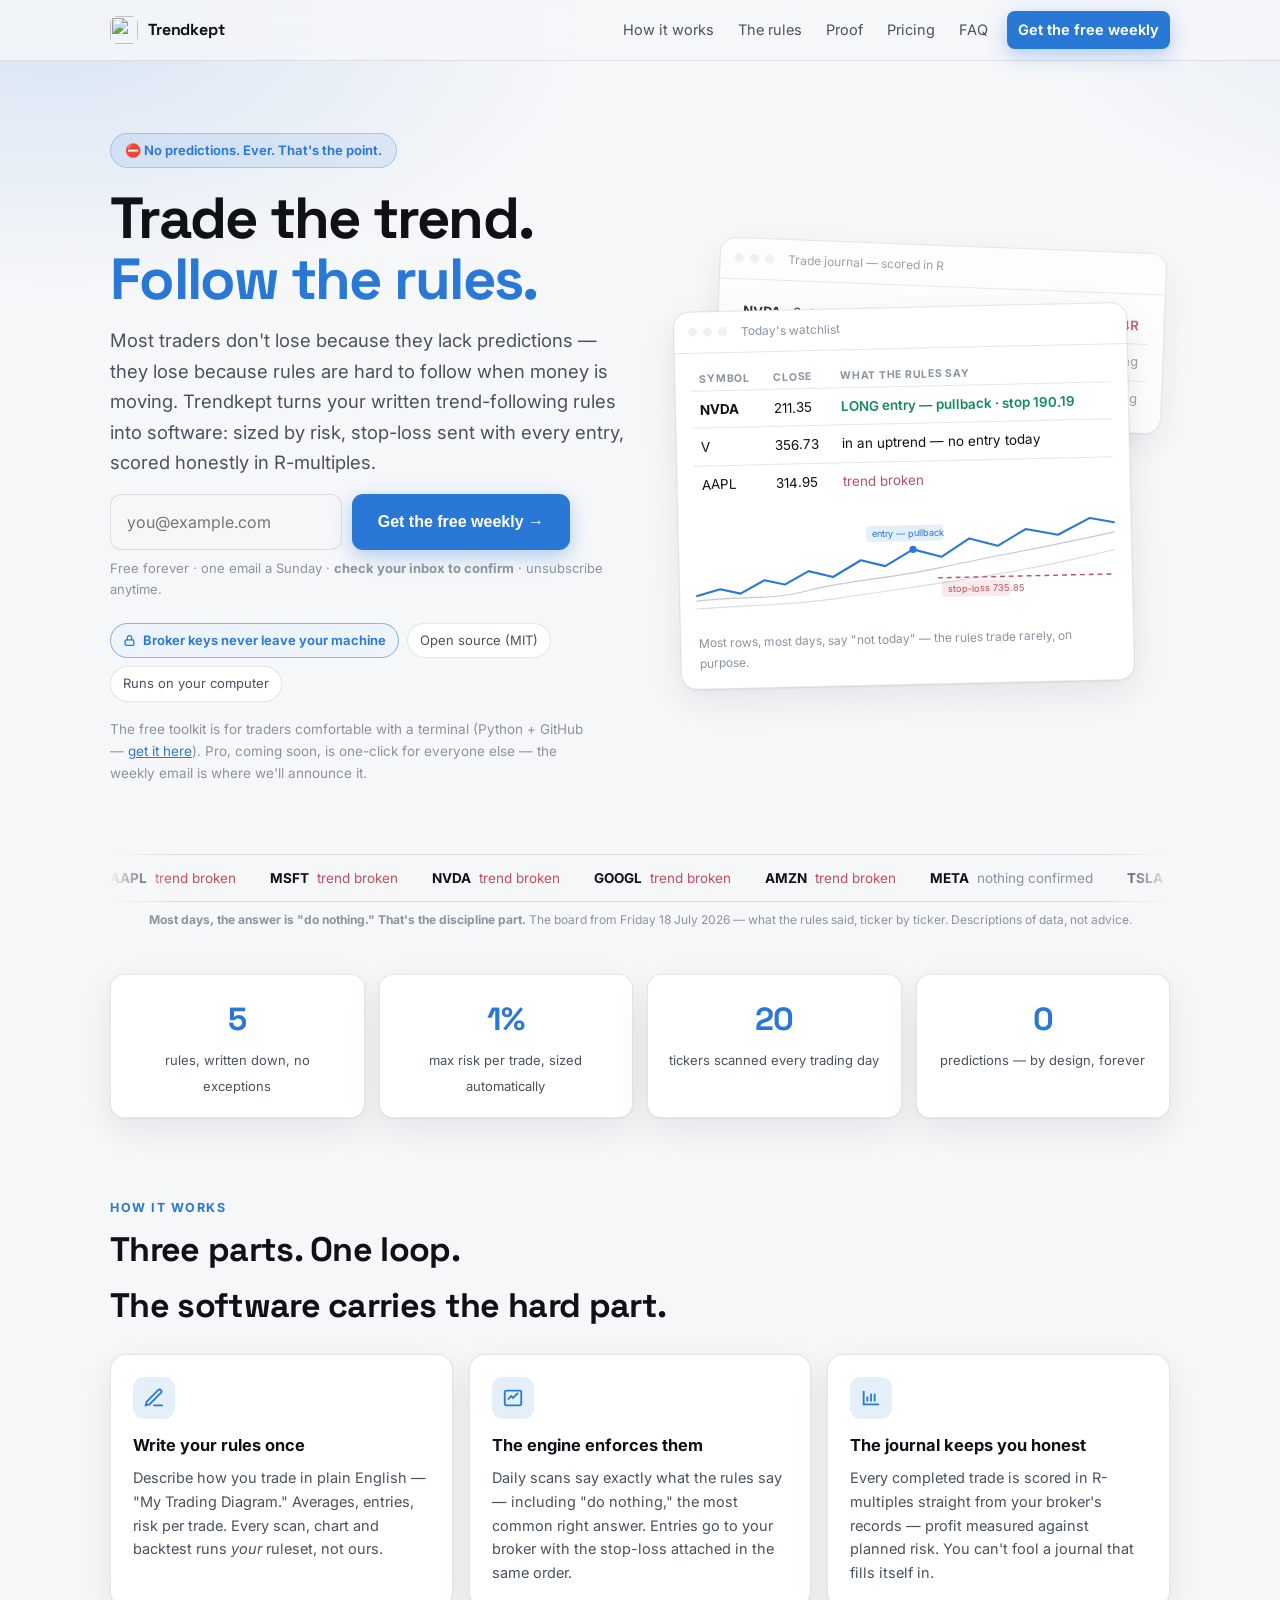
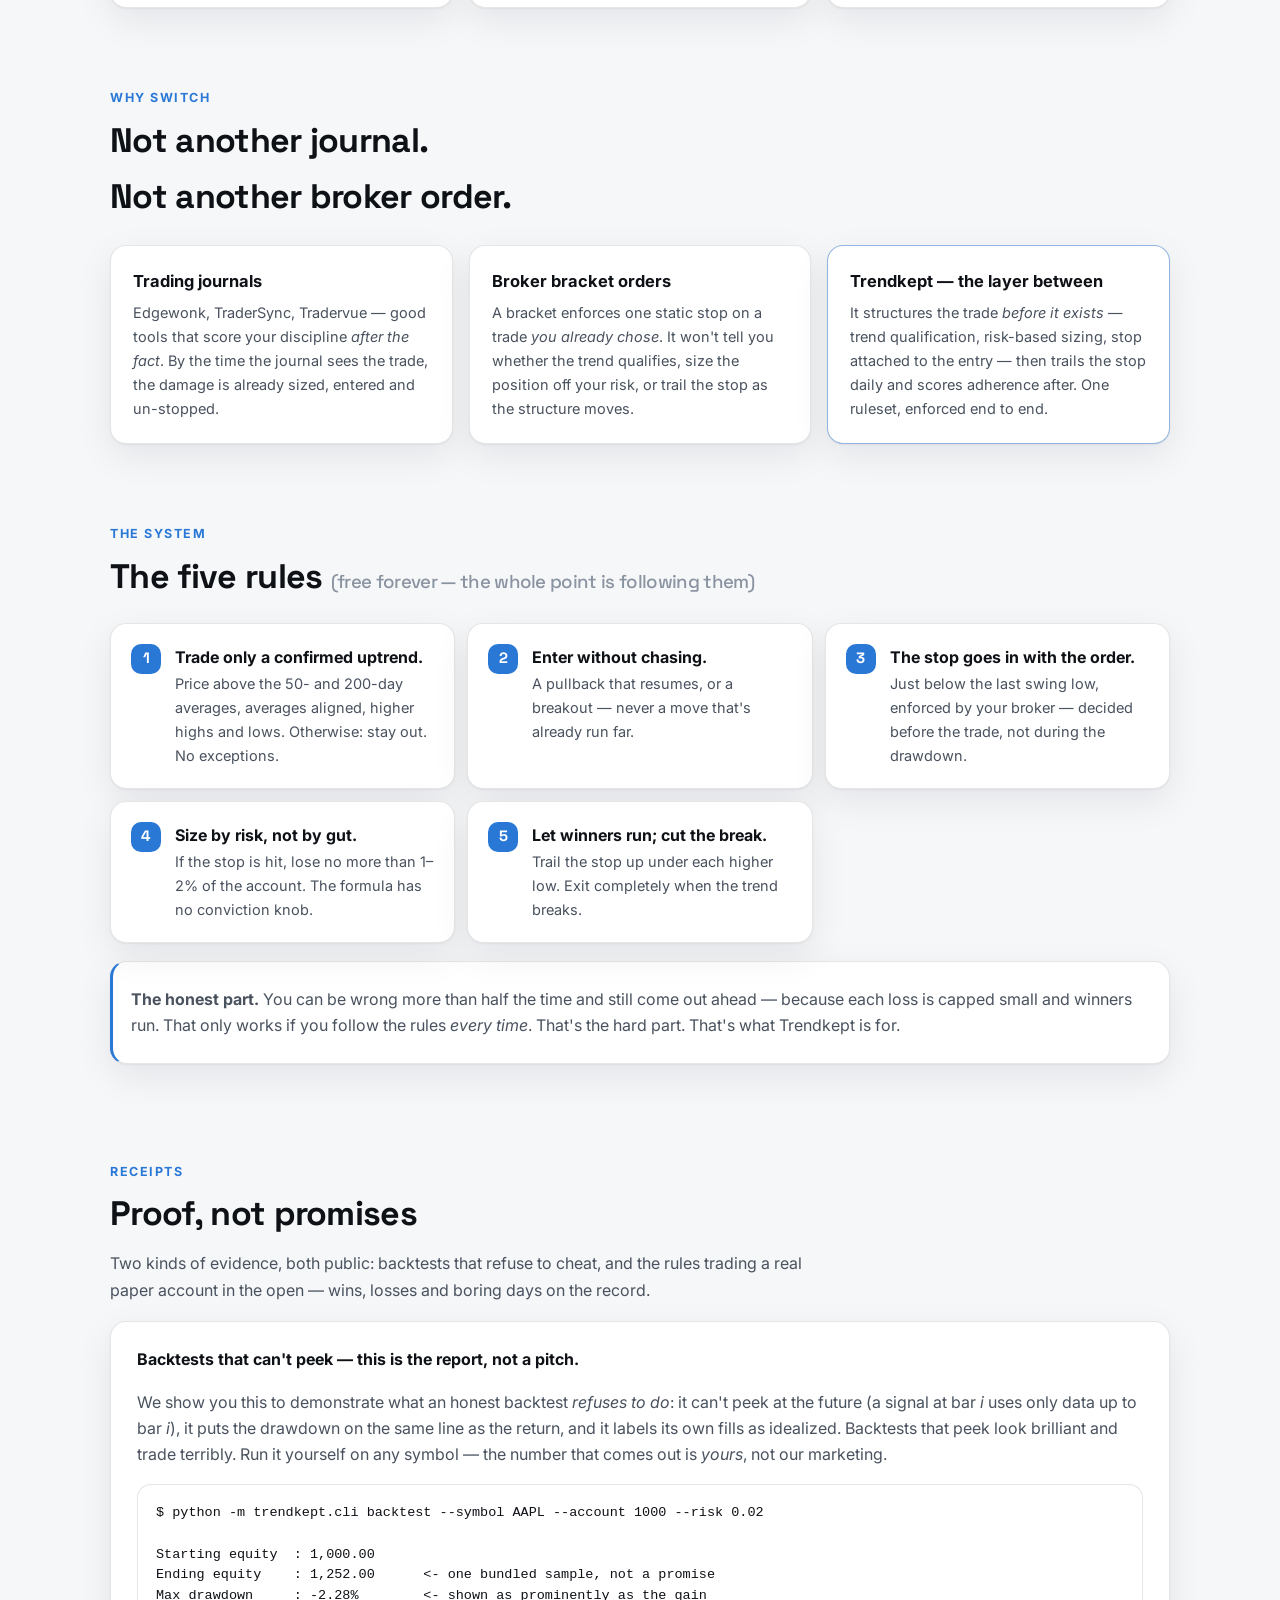
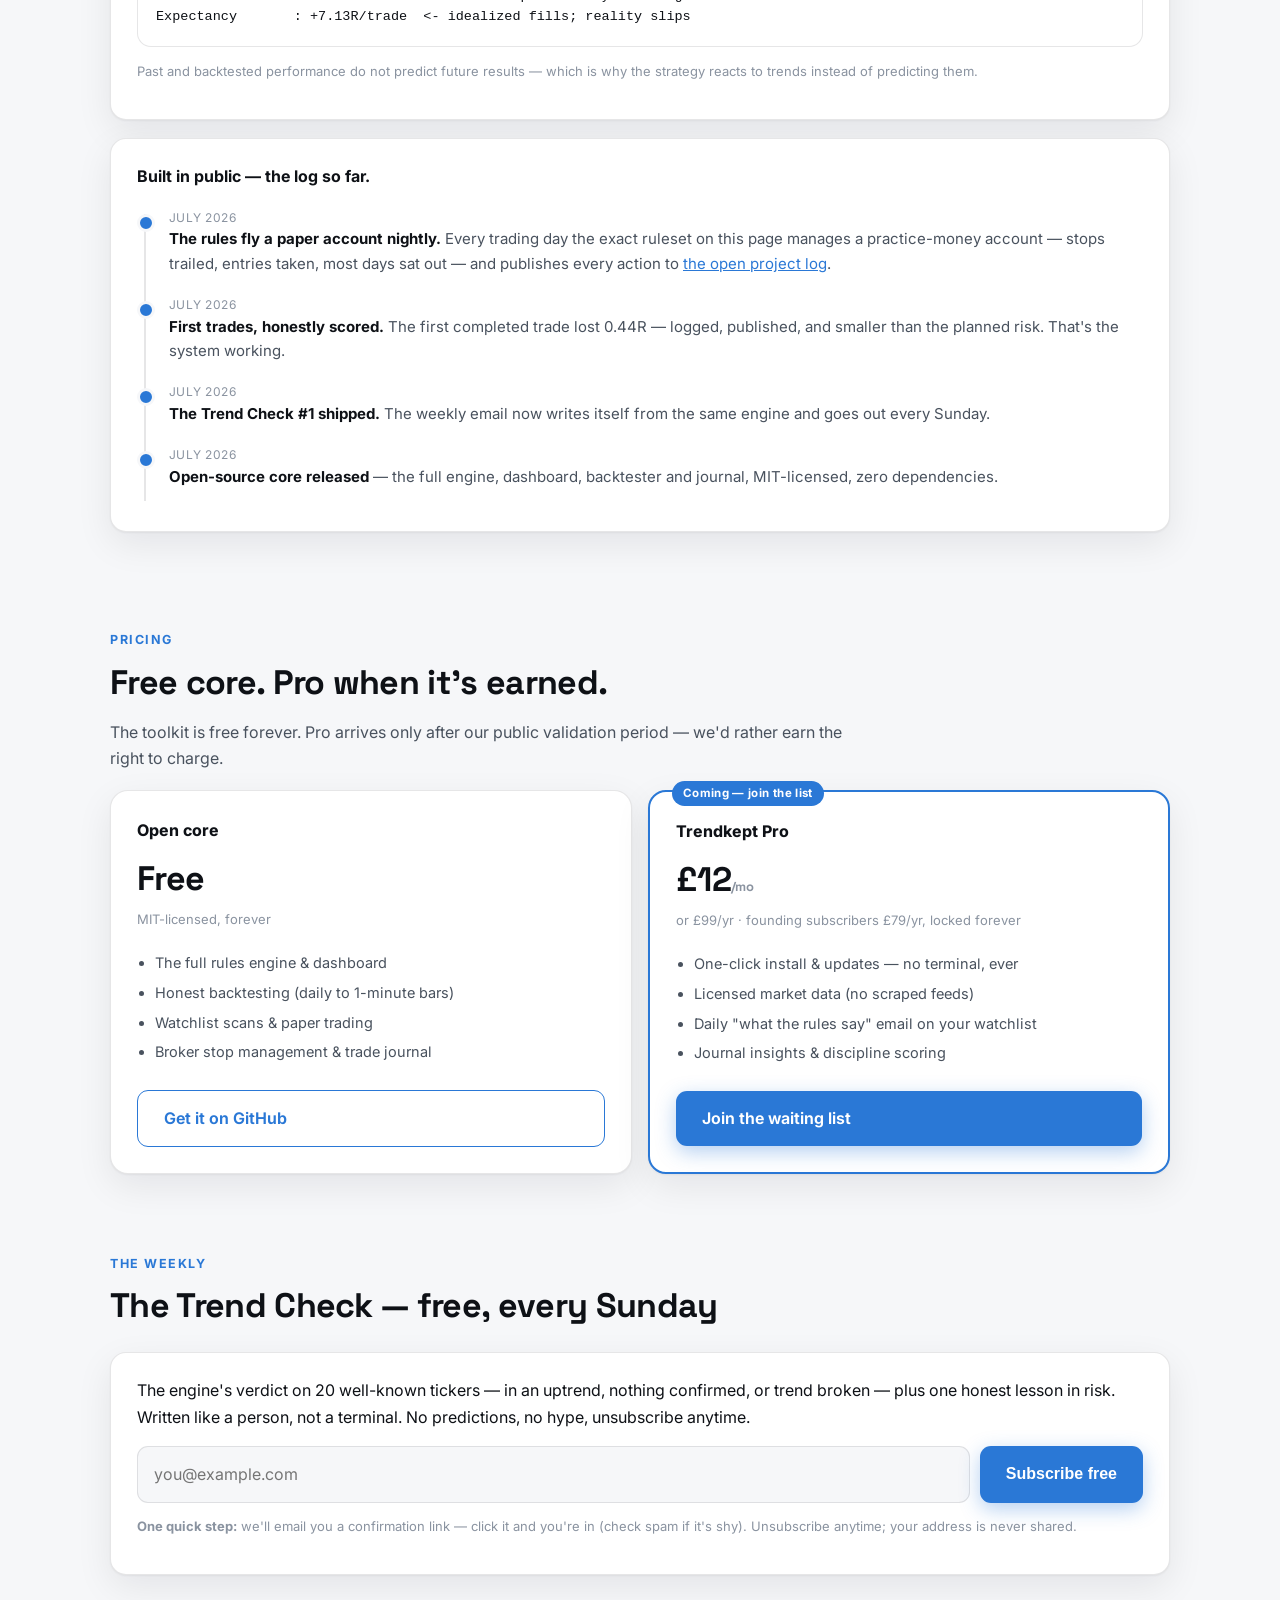
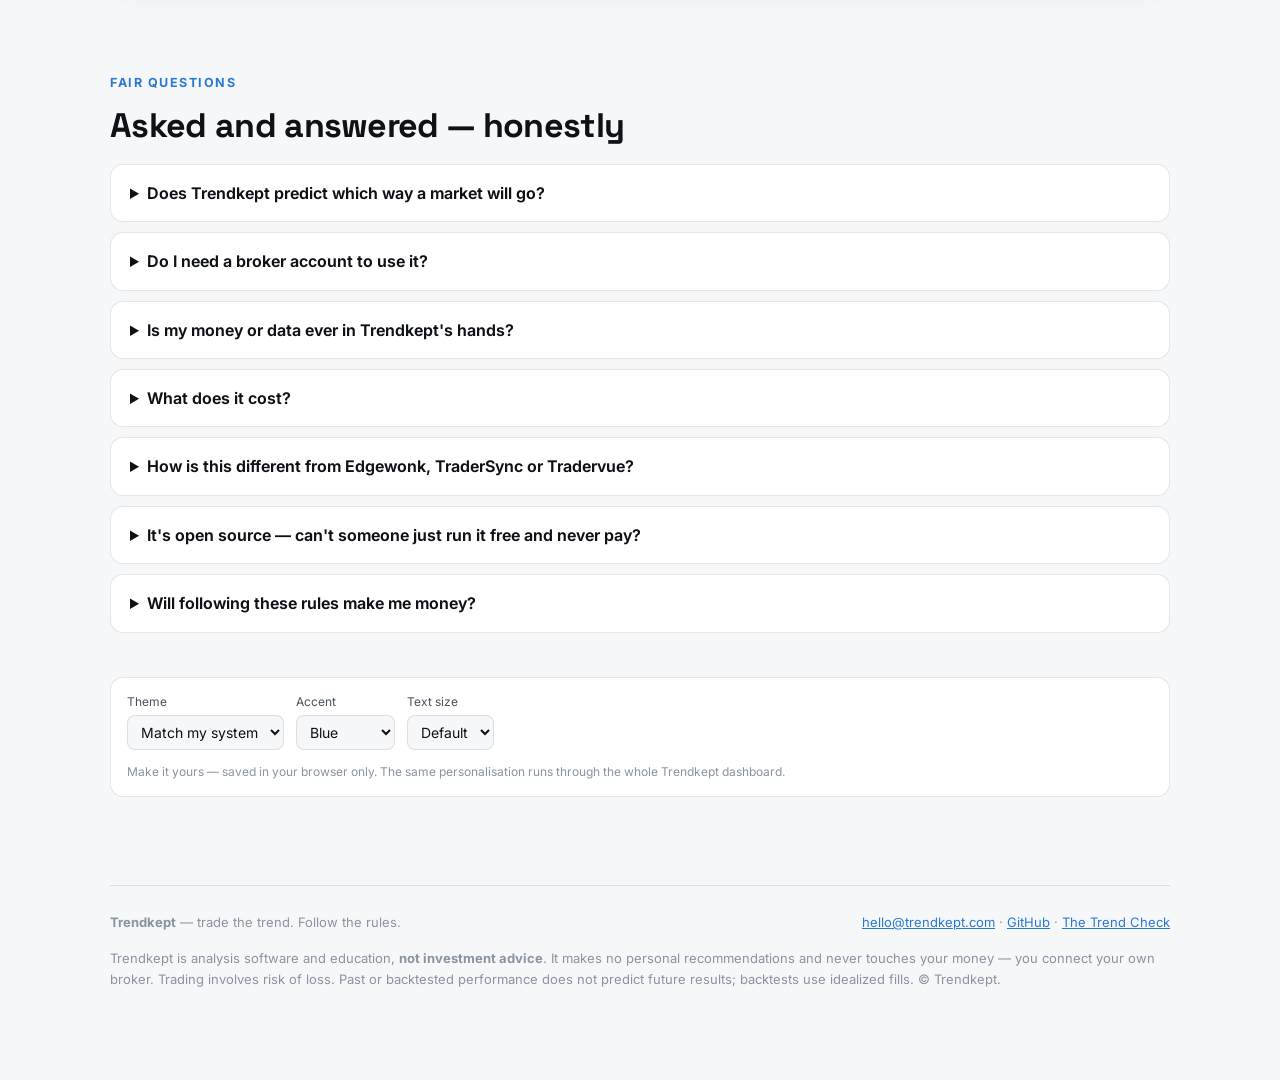
==== commit d8086ae9: "Apply content-strategy + cro skills: plan, audit, and two conversion wins content-strategy skill -> " ====
--- a/site/index.html
+++ b/site/index.html
@@ -126,6 +126,7 @@
   h1 em { font-style: normal; color: var(--accent); }
   .sub { font-size: 18.5px; color: var(--ink-2); max-width: 32em; margin: 0; }
   .hero-ctas { margin-top: 28px; display: flex; gap: 12px; flex-wrap: wrap; }
+  .hero-signup { margin-top: 26px; max-width: 460px; }
   .cta, button.cta { display: inline-block; background: var(--accent);
     color: #fff; font-weight: 650; text-decoration: none; border: 0;
     border-radius: 11px; padding: 14px 26px; font-size: 16px; cursor: pointer;
@@ -337,9 +338,17 @@
       Trendkept turns your written trend-following rules into software:
       sized by risk, stop-loss sent with every entry, scored honestly in
       R-multiples.</p>
-      <div class="hero-ctas">
-        <a class="cta" href="#signup">Get the weekly Trend Check — free</a>
-      </div>
+      <!-- CRO: capture the email inline, above the fold — the primary
+           action is completable without a scroll or a second click. -->
+      <form class="signup hero-signup"
+            action="https://buttondown.com/api/emails/embed-subscribe/trendkept"
+            method="post" target="_blank">
+        <input type="email" name="email" required placeholder="you@example.com"
+               aria-label="Email address">
+        <button class="cta" type="submit">Get the free weekly &rarr;</button>
+      </form>
+      <p class="fine" style="margin-top:8px">Free forever · one email a
+        Sunday · <b>check your inbox to confirm</b> · unsubscribe anytime.</p>
       <div class="badges">
         <span class="badge lock"><svg width="13" height="13"
           viewBox="0 0 24 24" fill="none" stroke="currentColor"
@@ -666,8 +675,9 @@
                aria-label="Email address">
         <button class="cta" type="submit">Subscribe free</button>
       </form>
-      <p class="fine">Double opt-in: you'll get one confirmation email first.
-      Unsubscribe anytime; your address is never shared.</p>
+      <p class="fine"><b>One quick step:</b> we'll email you a confirmation
+      link — click it and you're in (check spam if it's shy). Unsubscribe
+      anytime; your address is never shared.</p>
     </div>
   </section>
 
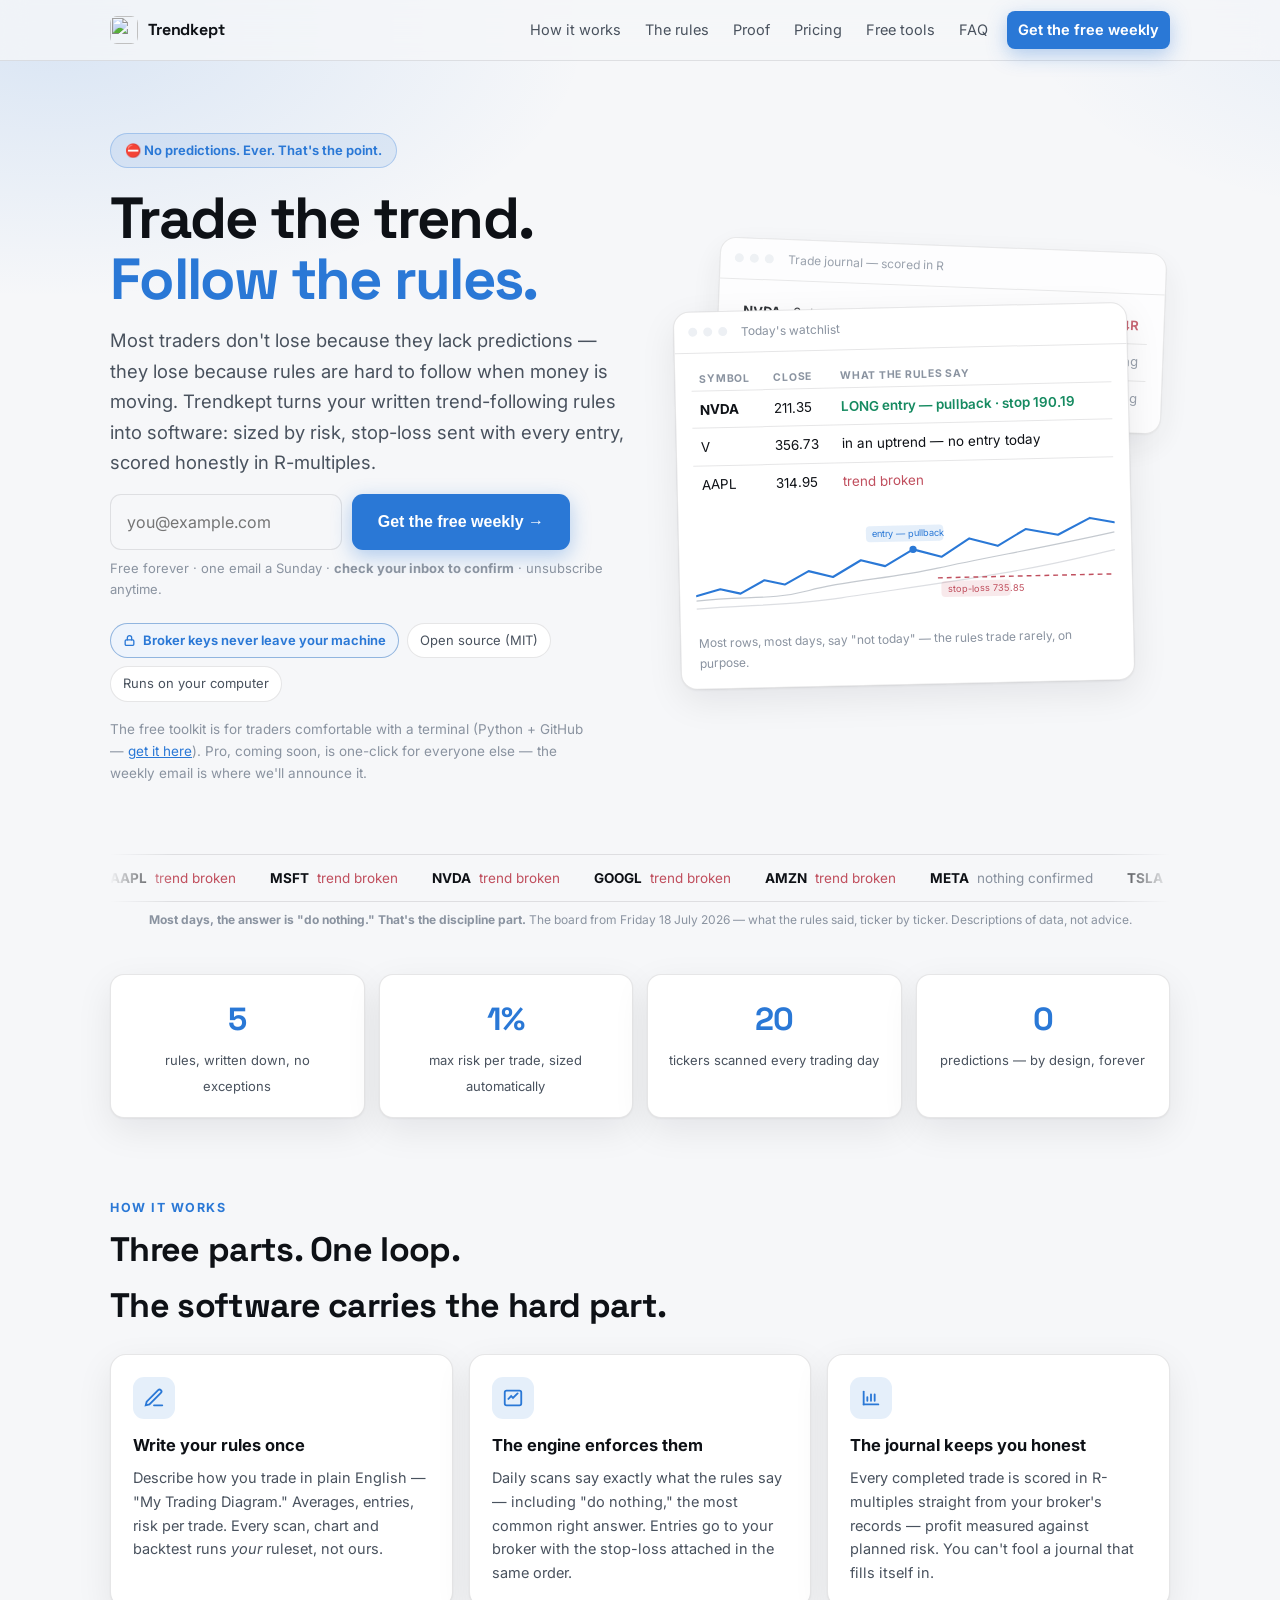
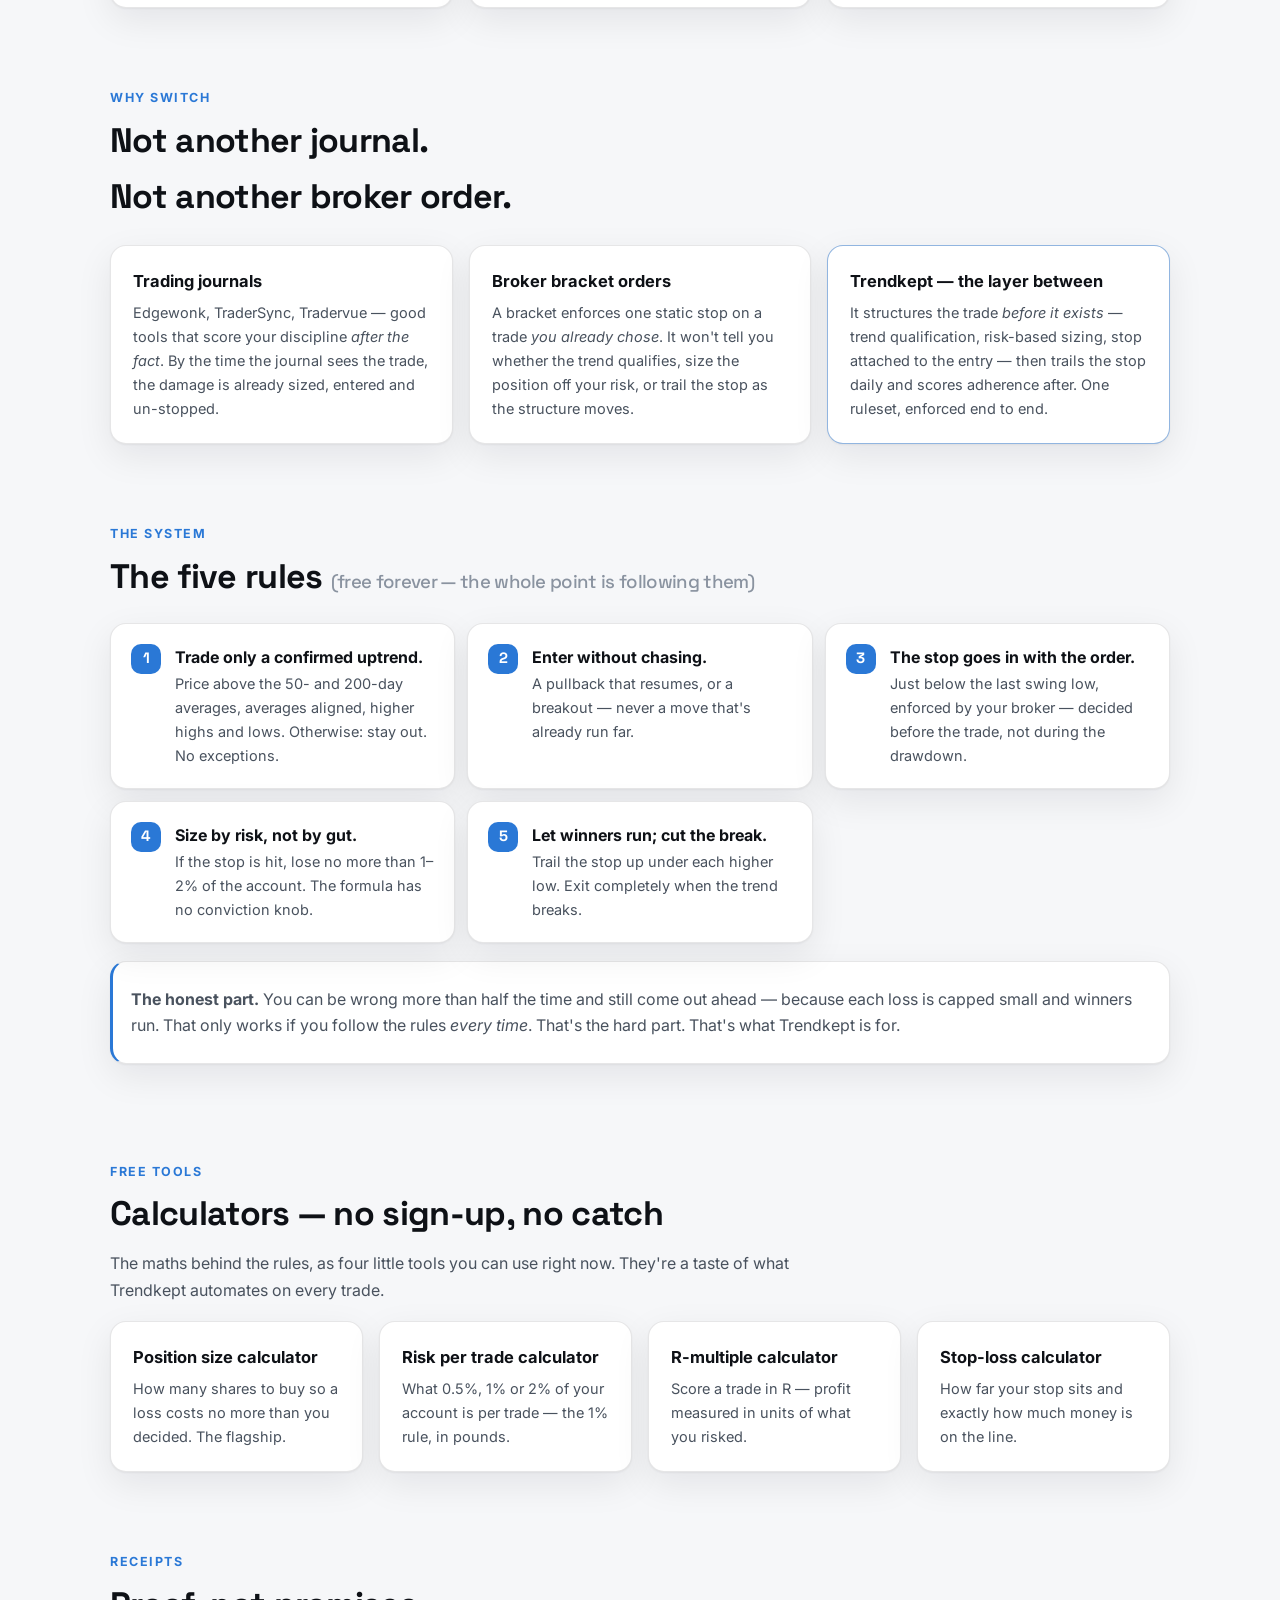
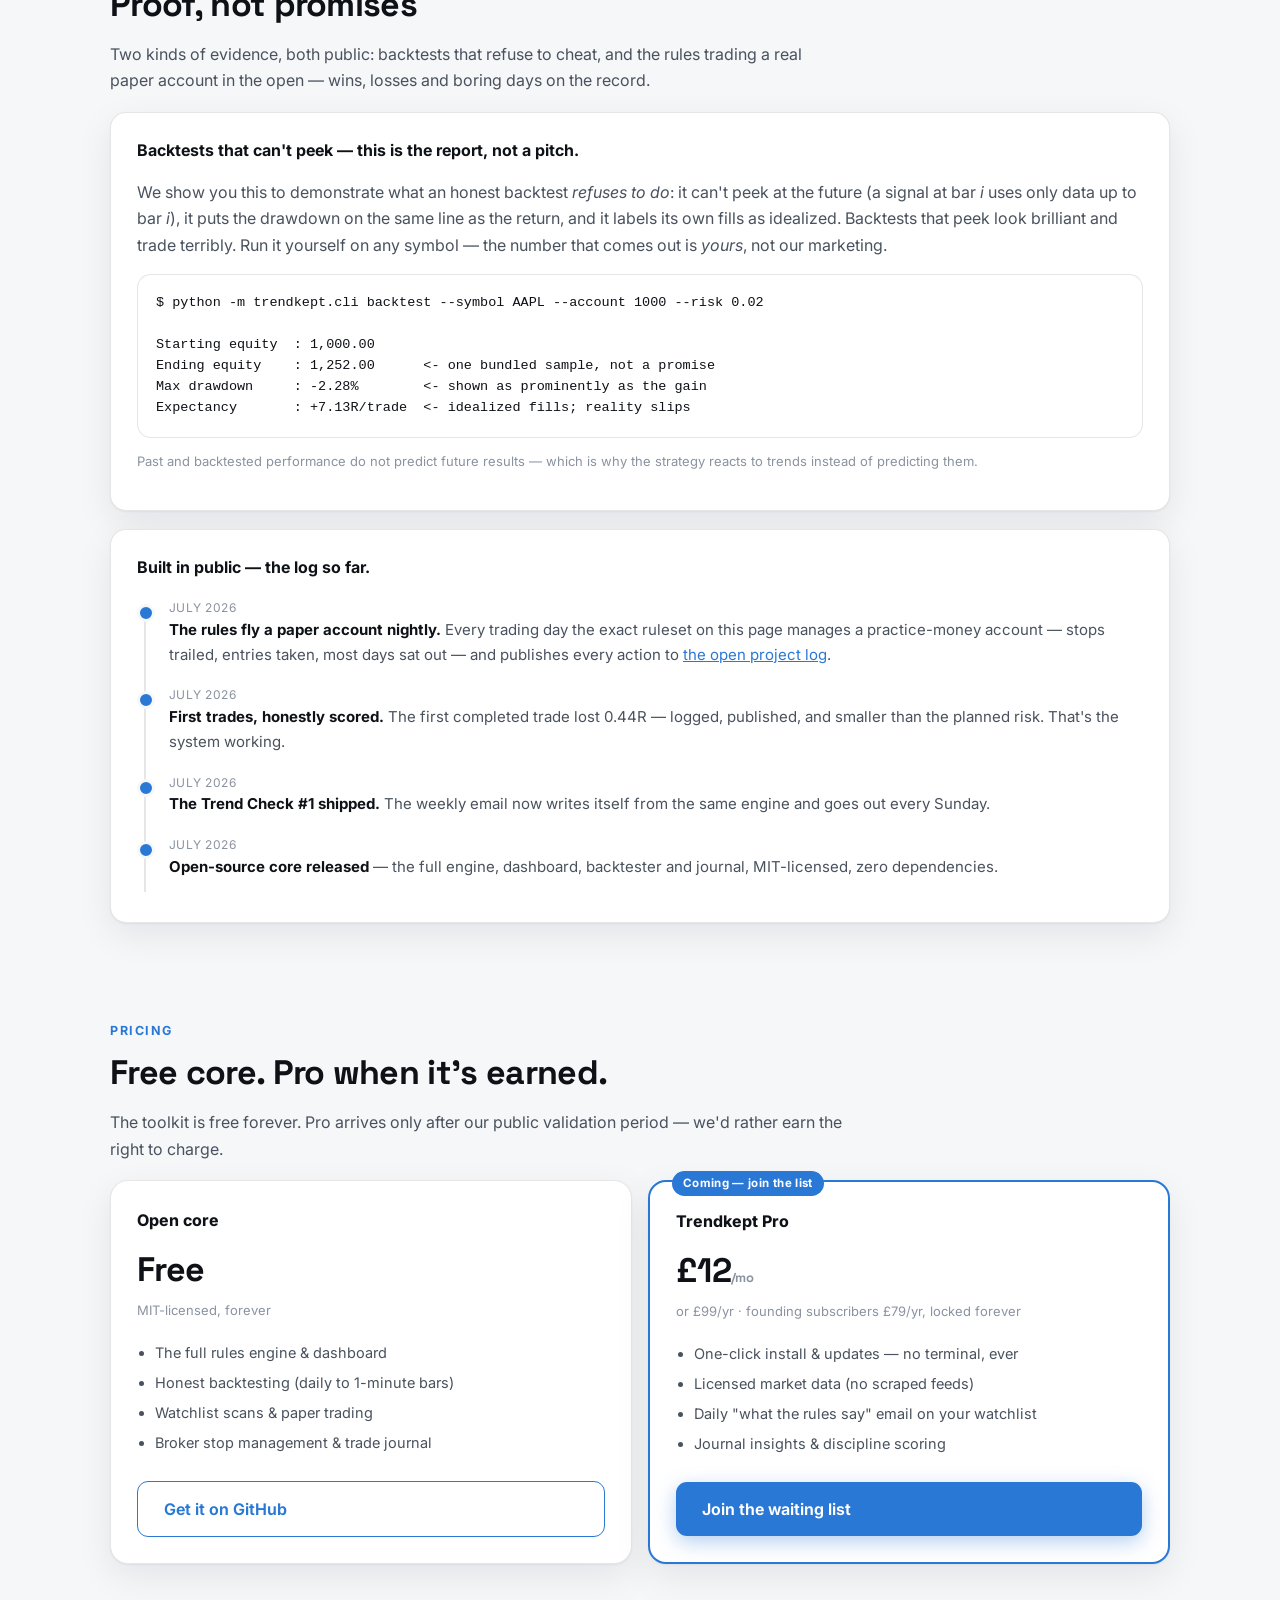
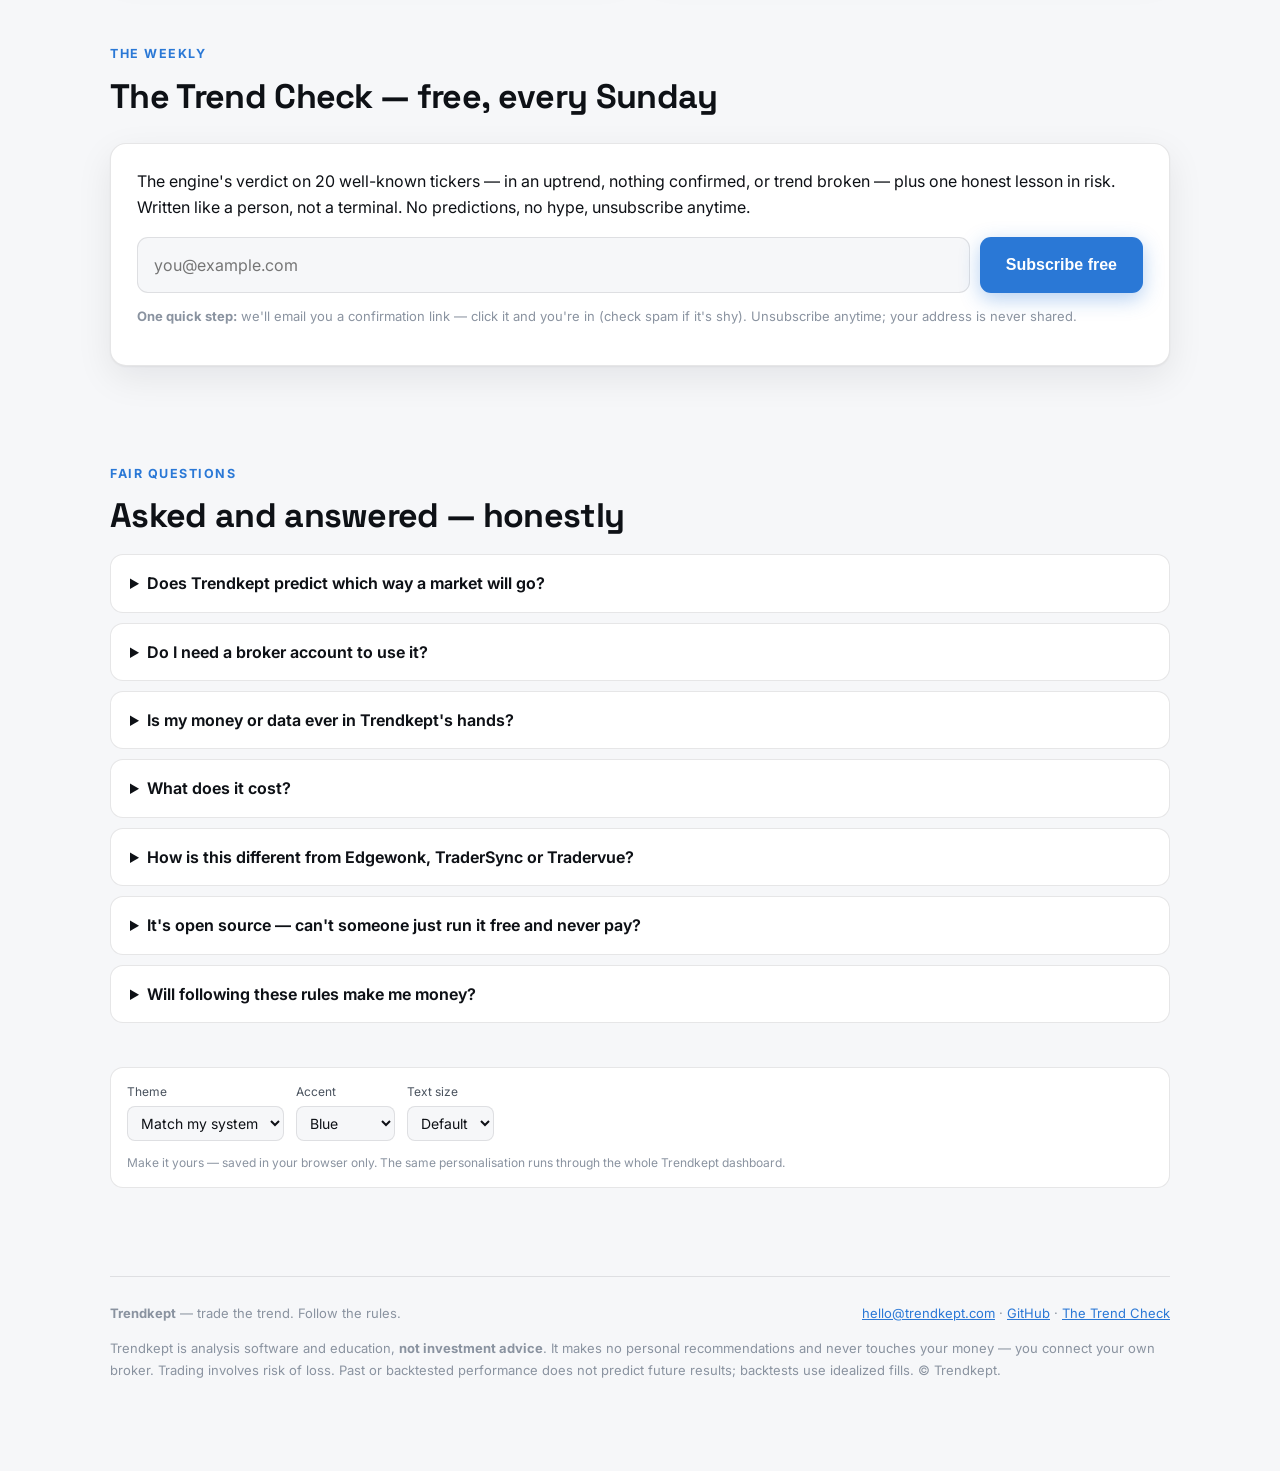
==== commit 684bd4cb: "Overnight batch: SEO calculator pages, share infra, content drafts Distribution + conversion work ap" ====
--- a/site/index.html
+++ b/site/index.html
@@ -9,6 +9,32 @@
       content="Trendkept doesn't predict markets. It makes you follow your own
 trend-following rules — backtested honestly, with the stop enforced by your
 broker instead of your nerves.">
+<link rel="canonical" href="https://trendkept.com/">
+<!-- Open Graph / Twitter: shared links render as a branded card -->
+<meta property="og:type" content="website">
+<meta property="og:site_name" content="Trendkept">
+<meta property="og:title" content="Trendkept — trade the trend. Follow the rules.">
+<meta property="og:description" content="The software that makes you follow your own trading rules — sized by risk, stop-loss sent with every order, scored honestly. No predictions, ever.">
+<meta property="og:url" content="https://trendkept.com/">
+<meta property="og:image" content="https://trendkept.com/og.png">
+<meta property="og:image:width" content="1200">
+<meta property="og:image:height" content="630">
+<meta name="twitter:card" content="summary_large_image">
+<meta name="twitter:title" content="Trendkept — trade the trend. Follow the rules.">
+<meta name="twitter:description" content="Follow your own trading rules — sized by risk, stop-loss on every order, scored honestly. No predictions.">
+<meta name="twitter:image" content="https://trendkept.com/og.png">
+<script type="application/ld+json">
+{
+  "@context": "https://schema.org",
+  "@type": "SoftwareApplication",
+  "name": "Trendkept",
+  "applicationCategory": "FinanceApplication",
+  "operatingSystem": "Windows, macOS, Linux",
+  "offers": { "@type": "Offer", "price": "0", "priceCurrency": "GBP" },
+  "description": "Open-source trend-following toolkit that enforces a written trading ruleset: risk-based position sizing, stop-loss attached to every order, honest causal backtesting, and an R-multiple trade journal.",
+  "url": "https://trendkept.com/"
+}
+</script>
 <link rel="preconnect" href="https://fonts.googleapis.com">
 <link rel="preconnect" href="https://fonts.gstatic.com" crossorigin>
 <link href="https://fonts.googleapis.com/css2?family=Inter:wght@400;500;650;750&family=Space+Grotesk:wght@500;700&display=swap"
@@ -320,6 +346,7 @@
       <a href="#rules">The rules</a>
       <a href="#proof">Proof</a>
       <a href="#pricing">Pricing</a>
+      <a href="#tools">Free tools</a>
       <a href="#faq">FAQ</a>
       <a class="cta" href="#signup">Get the free weekly</a>
     </div>
@@ -572,6 +599,36 @@
       still come out ahead — because each loss is capped small and winners
       run. That only works if you follow the rules <i>every time</i>.
       That's the hard part. That's what Trendkept is for.
+    </div>
+  </section>
+
+  <section id="tools">
+    <p class="eyebrow">Free tools</p>
+    <h2 class="rv">Calculators — no sign-up, no catch</h2>
+    <p class="lead rv">The maths behind the rules, as four little tools you
+    can use right now. They're a taste of what Trendkept automates on every
+    trade.</p>
+    <div class="grid3 rv" style="margin-top:18px">
+      <a class="step" style="text-decoration:none;color:inherit"
+         href="/tools/position-size-calculator/">
+        <b>Position size calculator</b>
+        <p>How many shares to buy so a loss costs no more than you
+        decided. The flagship.</p></a>
+      <a class="step" style="text-decoration:none;color:inherit"
+         href="/tools/risk-per-trade-calculator/">
+        <b>Risk per trade calculator</b>
+        <p>What 0.5%, 1% or 2% of your account is per trade — the 1% rule,
+        in pounds.</p></a>
+      <a class="step" style="text-decoration:none;color:inherit"
+         href="/tools/r-multiple-calculator/">
+        <b>R-multiple calculator</b>
+        <p>Score a trade in R — profit measured in units of what you
+        risked.</p></a>
+      <a class="step" style="text-decoration:none;color:inherit"
+         href="/tools/stop-loss-calculator/">
+        <b>Stop-loss calculator</b>
+        <p>How far your stop sits and exactly how much money is on the
+        line.</p></a>
     </div>
   </section>
 
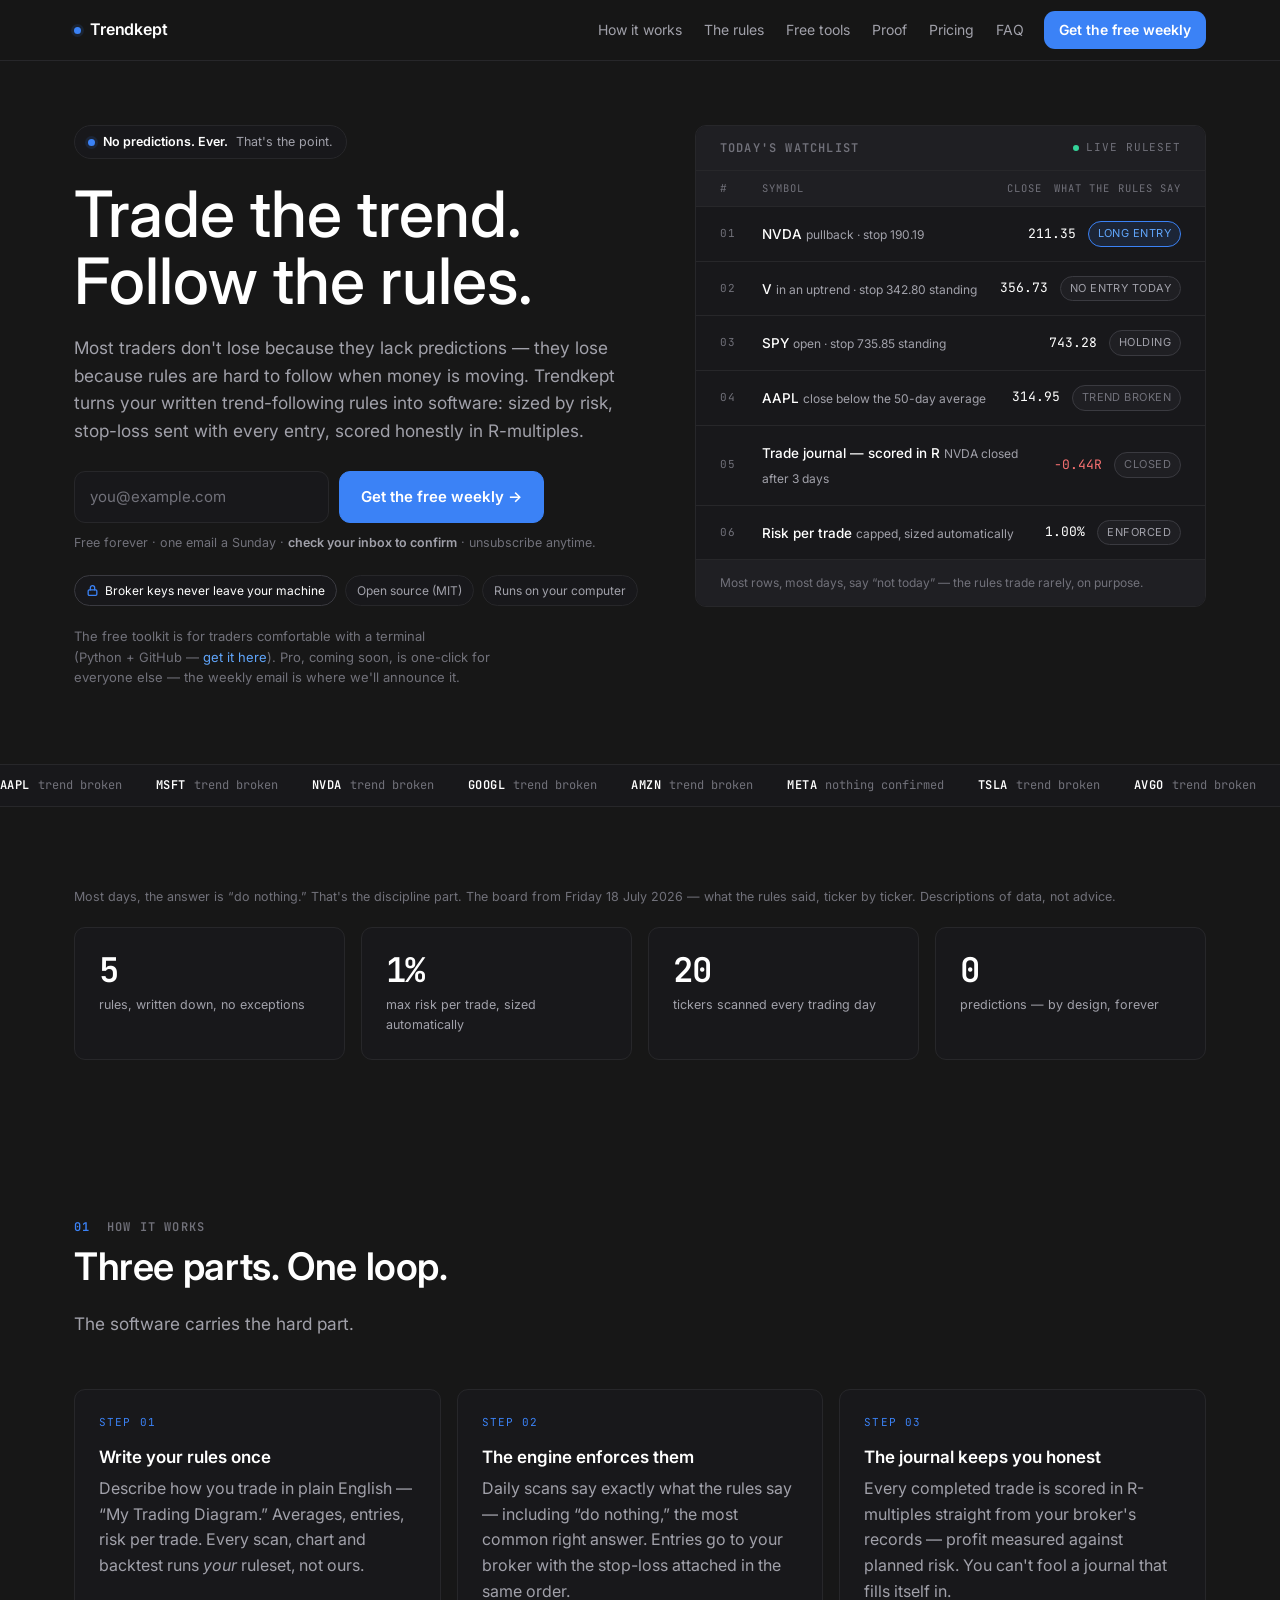
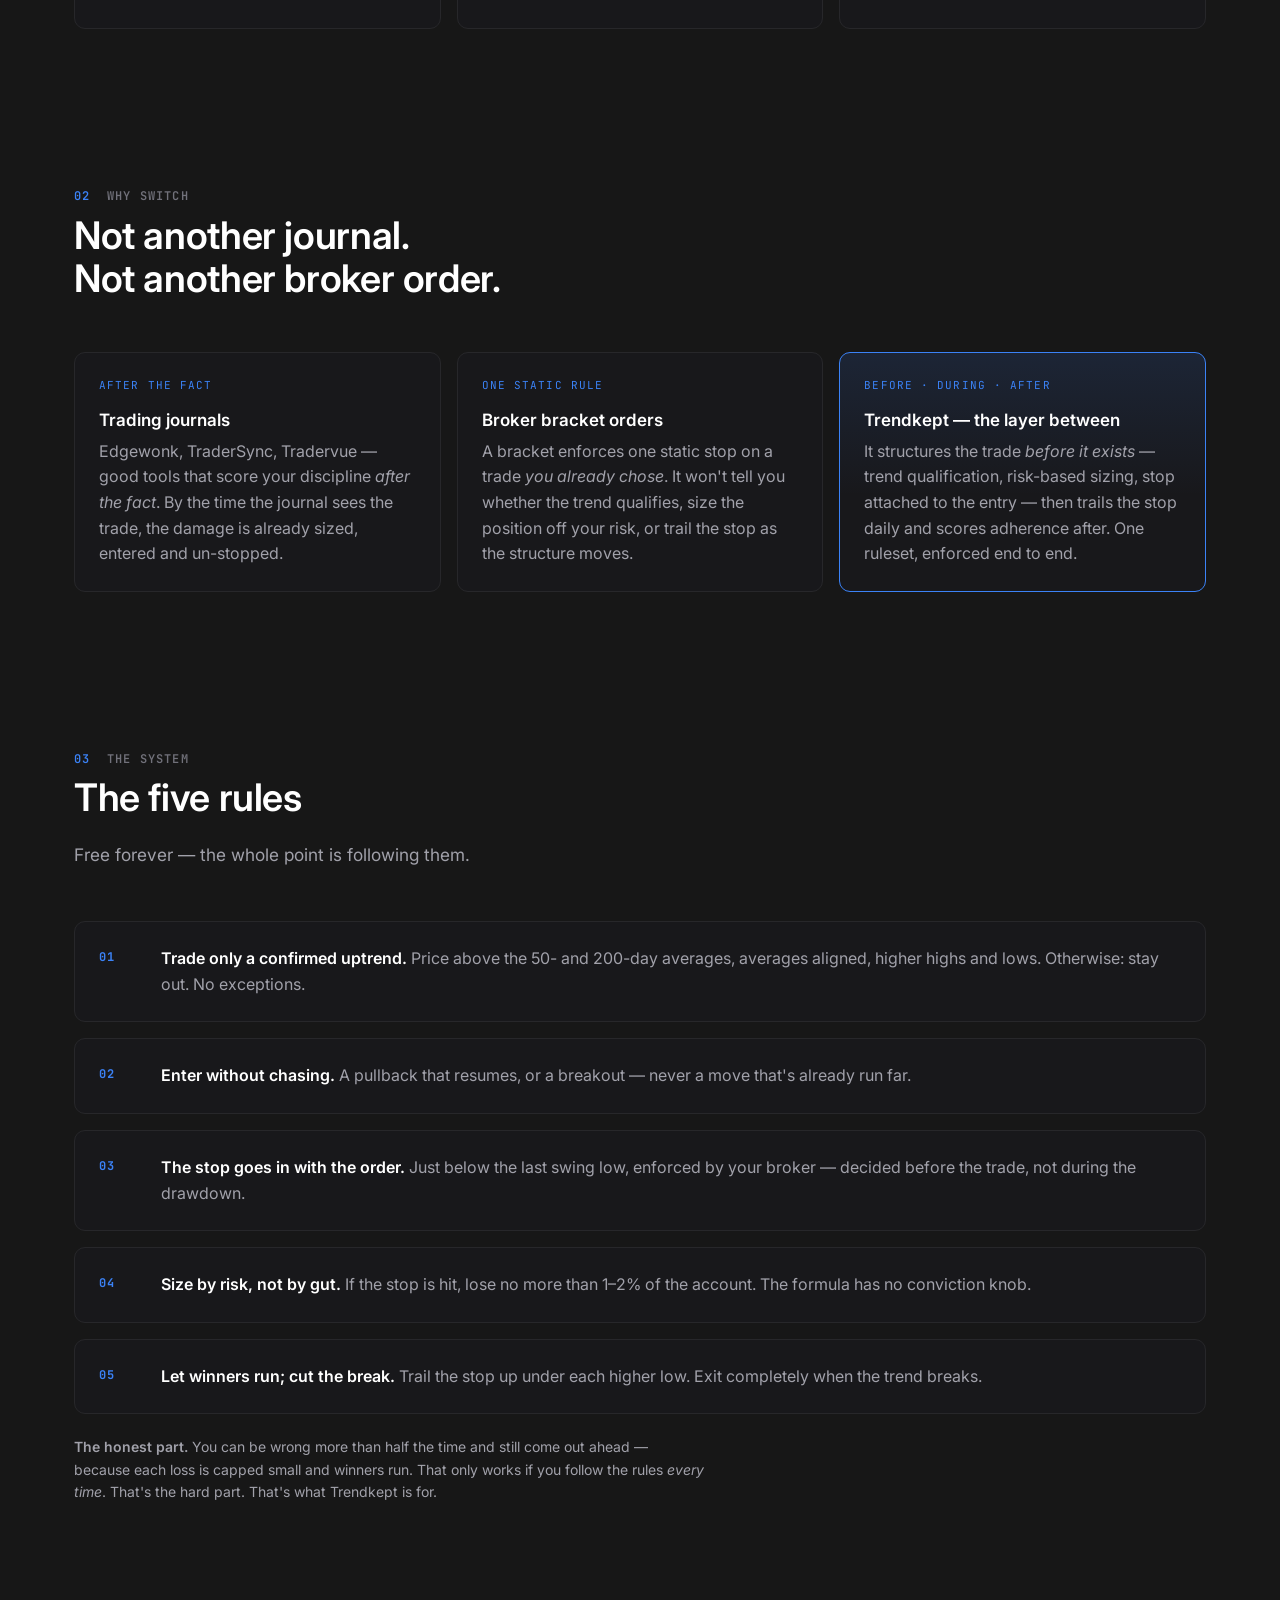
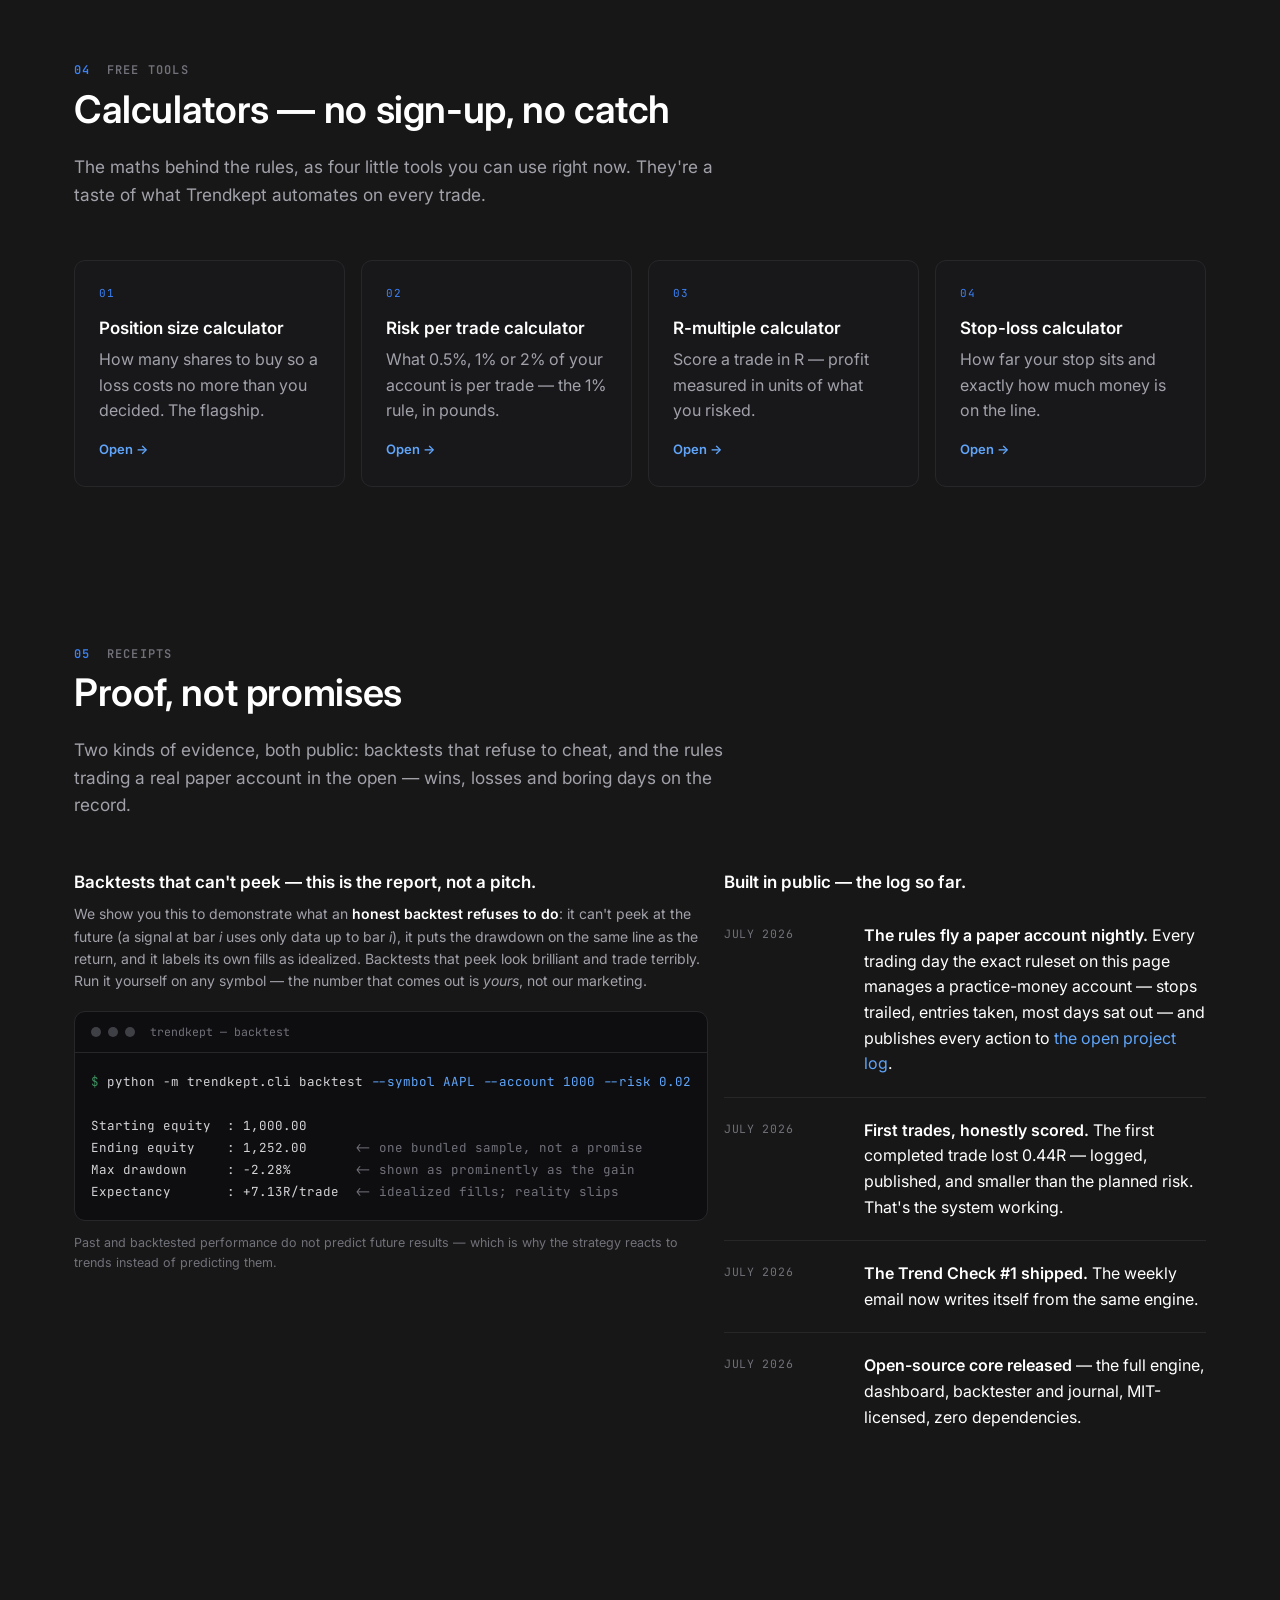
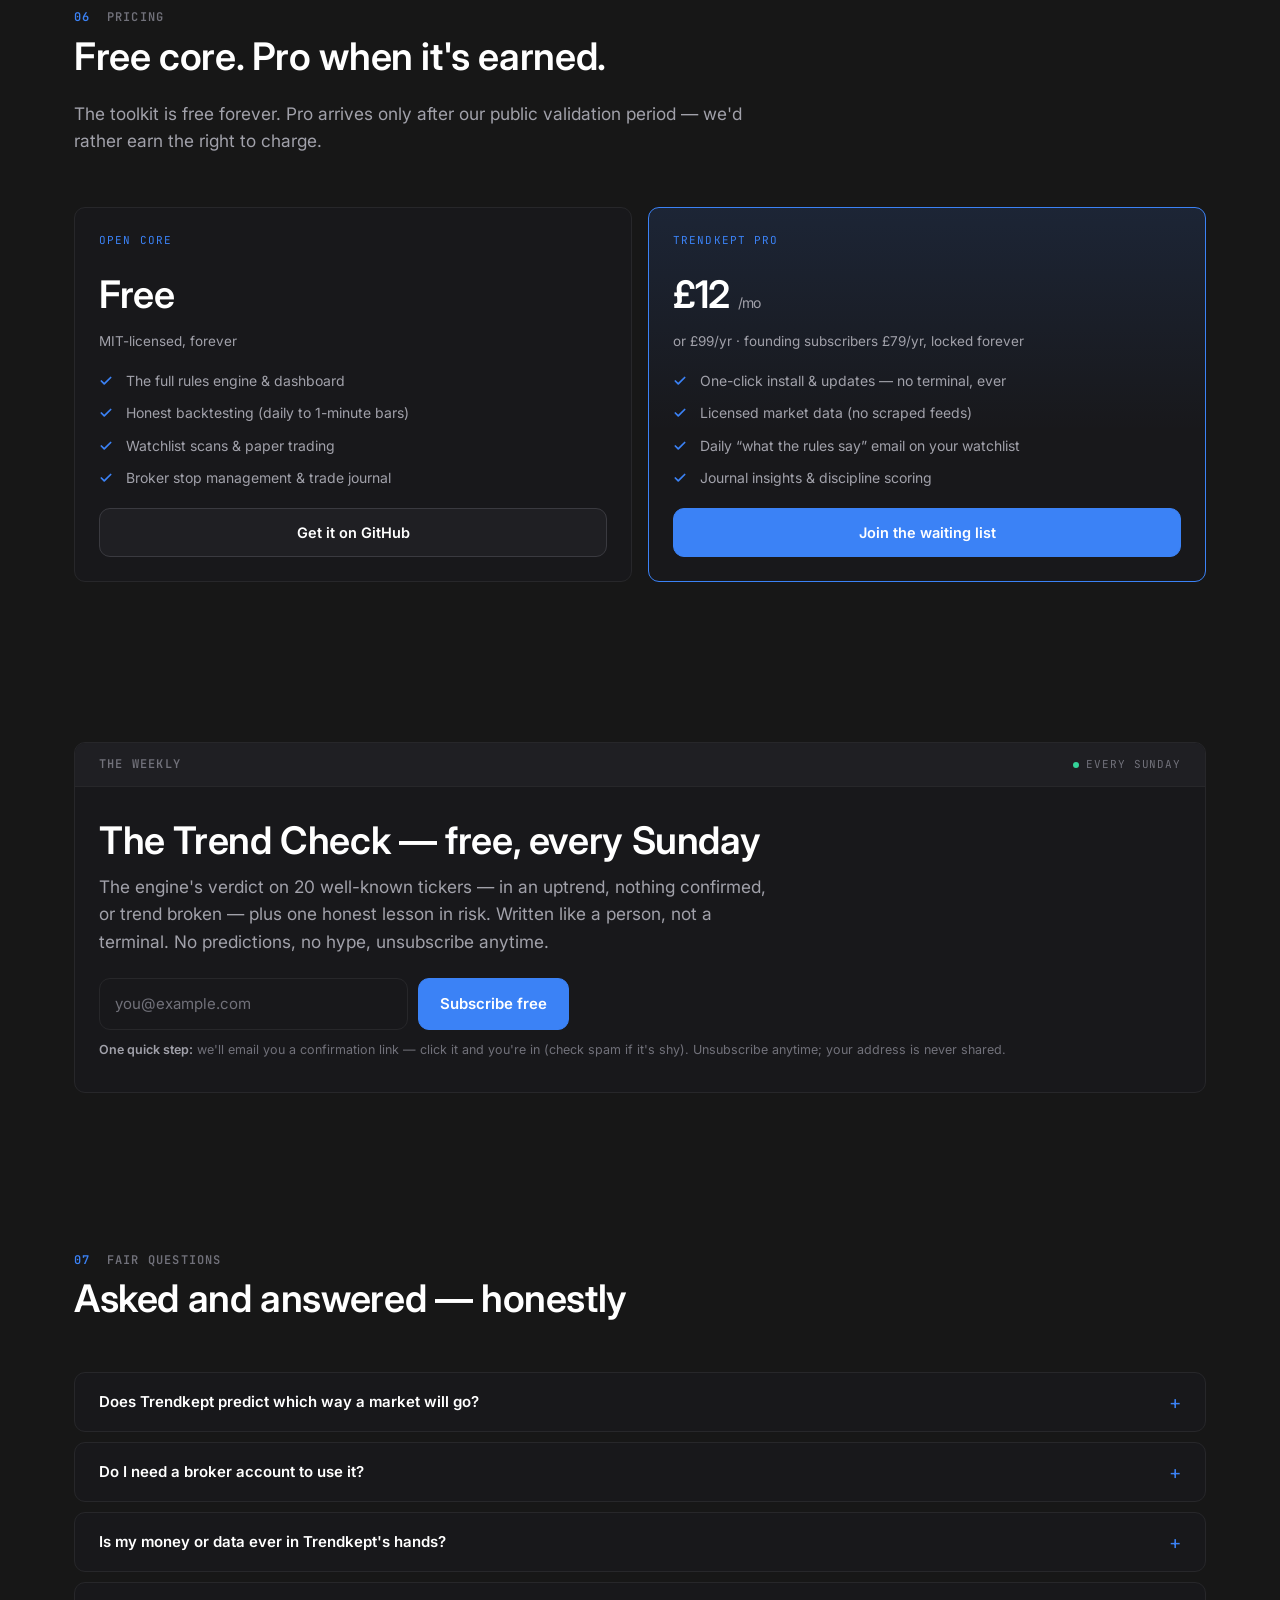
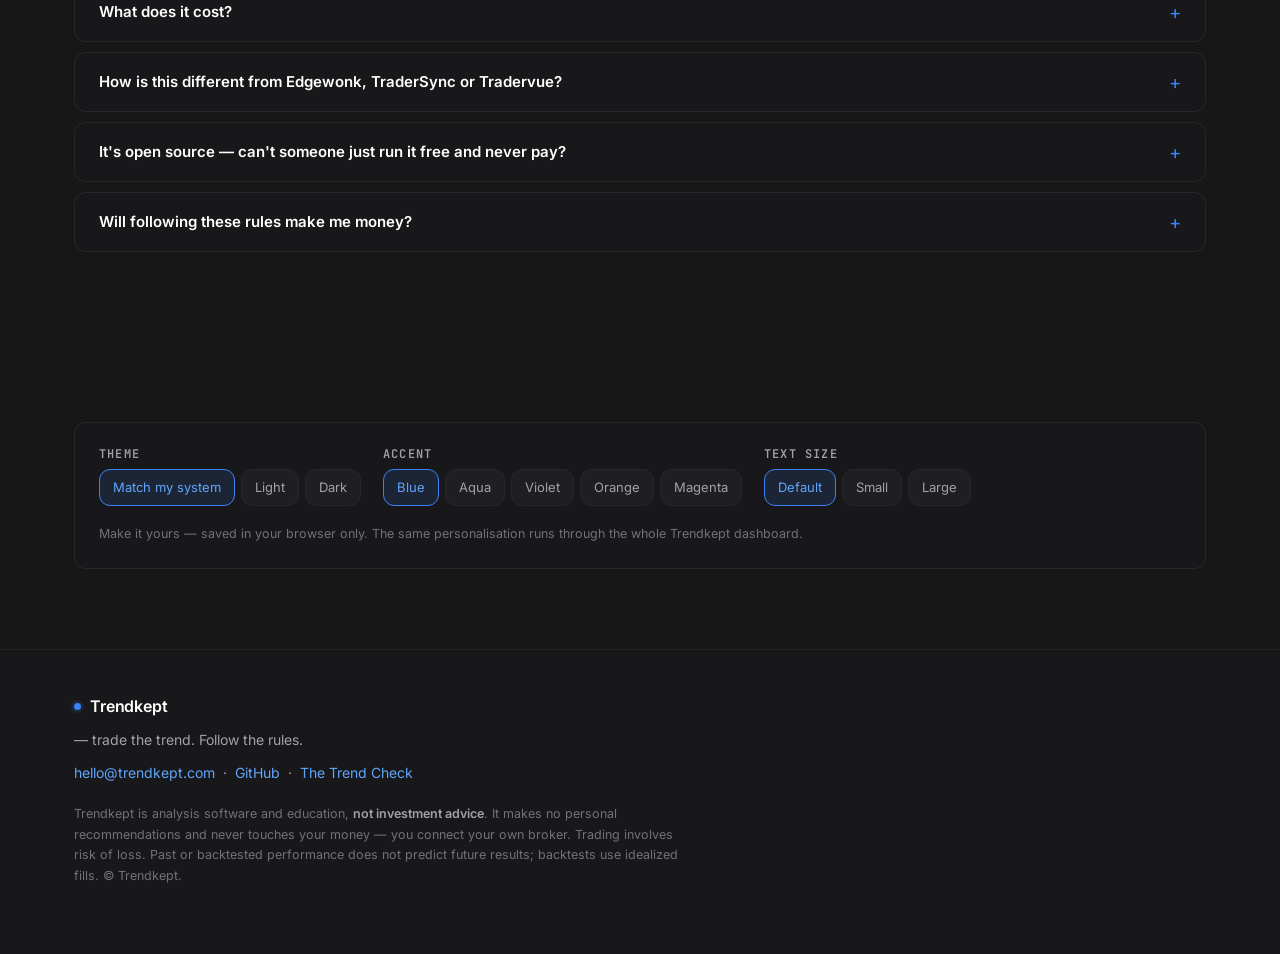
==== commit f755fdc2: "Rebuild the site on the Mesh Operations design system" ====
--- a/site/index.html
+++ b/site/index.html
@@ -23,6 +23,7 @@
 <meta name="twitter:title" content="Trendkept — trade the trend. Follow the rules.">
 <meta name="twitter:description" content="Follow your own trading rules — sized by risk, stop-loss on every order, scored honestly. No predictions.">
 <meta name="twitter:image" content="https://trendkept.com/og.png">
+<meta name="theme-color" content="#171717">
 <script type="application/ld+json">
 {
   "@context": "https://schema.org",
@@ -37,7 +38,7 @@
 </script>
 <link rel="preconnect" href="https://fonts.googleapis.com">
 <link rel="preconnect" href="https://fonts.gstatic.com" crossorigin>
-<link href="https://fonts.googleapis.com/css2?family=Inter:wght@400;500;650;750&family=Space+Grotesk:wght@500;700&display=swap"
+<link href="https://fonts.googleapis.com/css2?family=Inter:wght@400;500;600;700&family=JetBrains+Mono:wght@400;600;700&display=swap"
       rel="stylesheet">
 <script>
   /* Apply the visitor's saved look before first paint (no theme flash). */
@@ -54,693 +55,819 @@
   })();
 </script>
 <style>
+  /* ---- Design tokens: Mesh Operations Center -------------------------
+     Dark is the designed mode. Light stays available because the
+     appearance panel is a real product feature that also runs through
+     the dashboard — but every role (bg / surface / text / border) keeps
+     the same contrast relationship in both. */
   :root {
-    --accent-l: #2a78d6; --accent-d: #4a90e8;   /* blue (default) */
-    --fs: 16px;
-  }
-  :root[data-accent="aqua"]    { --accent-l: #1baf7a; --accent-d: #2cc98f; }
-  :root[data-accent="violet"]  { --accent-l: #4a3aa7; --accent-d: #9085e9; }
-  :root[data-accent="orange"]  { --accent-l: #eb6834; --accent-d: #f0824f; }
-  :root[data-accent="magenta"] { --accent-l: #e87ba4; --accent-d: #ef92b4; }
-  :root[data-font="small"] { --fs: 14px; }
-  :root[data-font="large"] { --fs: 18px; }
-  :root {
-    --surface: #ffffff; --page: #f6f7f9; --chip: #edf0f4;
-    --ink: #0e1116; --ink-2: #49525e; --muted: #8a93a0;
-    --ring: rgba(14,17,22,0.10); --accent: var(--accent-l);
-    --ok: #158a60; --bad: #c04f5e;
-    --glow: color-mix(in srgb, var(--accent) 14%, transparent);
-    --shadow: 0 1px 2px rgba(14,17,22,.05), 0 12px 36px rgba(14,17,22,.08);
-  }
-  @media (prefers-color-scheme: dark) {
-    :root:not([data-theme="light"]) {
-      --surface: #14161b; --page: #0a0c10; --chip: #1d2027;
-      --ink: #f3f5f8; --ink-2: #b6bdc8; --muted: #79818e;
-      --ring: rgba(255,255,255,0.09); --accent: var(--accent-d);
-      --ok: #35c28c; --bad: #e0798a;
-      --glow: color-mix(in srgb, var(--accent) 17%, transparent);
-      --shadow: 0 1px 2px rgba(0,0,0,.45), 0 14px 40px rgba(0,0,0,.4);
+    --bg:#171717; --surface:#18181B; --surface-2:#1F1F23; --surface-3:#232327;
+    --border:#27272A; --border-hi:#3A3A40;
+    --text:#FFFFFF; --muted:#A1A1AA; --dim:#71717A;
+    --accent:#3B82F6; --accent-hi:#60A5FA; --accent-dim:rgba(59,130,246,.12);
+    --pos:#34D399; --neg:#F87171; --warn:#FBBF24;
+    --r-card:11px; --r-ctl:11px; --r-pill:9999px;
+    --base:8px; --gap:16px; --pad:24px; --sec:80px;
+    --fs:16px;
+    --maxw:1180px;
+    --ease:cubic-bezier(.22,.61,.36,1);
+  }
+  :root[data-theme="light"] {
+    --bg:#FFFFFF; --surface:#FAFAFA; --surface-2:#F4F4F5; --surface-3:#EFEFF1;
+    --border:#E4E4E7; --border-hi:#D4D4D8;
+    --text:#111113; --muted:#52525B; --dim:#71717A;
+    --accent-dim:rgba(59,130,246,.09);
+  }
+  :root[data-accent="aqua"]    { --accent:#10B981; --accent-hi:#34D399; --accent-dim:rgba(16,185,129,.12); }
+  :root[data-accent="violet"]  { --accent:#8B5CF6; --accent-hi:#A78BFA; --accent-dim:rgba(139,92,246,.12); }
+  :root[data-accent="orange"]  { --accent:#F97316; --accent-hi:#FB923C; --accent-dim:rgba(249,115,22,.12); }
+  :root[data-accent="magenta"] { --accent:#EC4899; --accent-hi:#F472B6; --accent-dim:rgba(236,72,153,.12); }
+  :root[data-font="small"] { --fs:15px; }
+  :root[data-font="large"] { --fs:17.5px; }
+
+  *, *::before, *::after { box-sizing:border-box; }
+  html { scroll-behavior:smooth; -webkit-text-size-adjust:100%; }
+  @media (prefers-reduced-motion:reduce) { html { scroll-behavior:auto; } }
+  body {
+    margin:0; background:var(--bg); color:var(--text);
+    font-family:Inter, system-ui, -apple-system, "Segoe UI", sans-serif;
+    font-size:var(--fs); line-height:1.6; font-weight:400;
+    -webkit-font-smoothing:antialiased; overflow-x:hidden;
+  }
+  img, svg { max-width:100%; }
+  a { color:var(--accent-hi); text-decoration:none; }
+  a:hover { text-decoration:underline; }
+  :focus-visible { outline:2px solid var(--accent); outline-offset:3px; border-radius:4px; }
+
+  .wrap { width:100%; max-width:var(--maxw); margin:0 auto; padding:0 24px; }
+  section { padding:var(--sec) 0; position:relative; }
+  @media (max-width:720px){ :root{ --sec:56px; } }
+
+  /* ---- type ---- */
+  .display {
+    font-size:clamp(38px, 7.2vw, 64px); font-weight:500; line-height:1.04;
+    letter-spacing:0; margin:0;
+  }
+  h2 { font-size:clamp(26px, 3.6vw, 38px); font-weight:600; line-height:1.14;
+       letter-spacing:-.01em; margin:0 0 12px; }
+  h3 { font-size:17px; font-weight:600; line-height:1.3; margin:0 0 8px; }
+  p  { margin:0 0 12px; color:var(--muted); }
+  .lede { font-size:clamp(16px,1.35vw,18px); color:var(--muted); max-width:62ch; }
+  .label, .mono {
+    font-family:"JetBrains Mono", ui-monospace, "SF Mono", Menlo, Consolas, monospace;
+  }
+  .label {
+    font-size:12px; font-weight:600; line-height:1.2; letter-spacing:.1em;
+    text-transform:uppercase; color:var(--dim);
+  }
+  .label .n { color:var(--accent); }
+  .secHead { display:flex; flex-direction:column; gap:10px; margin-bottom:40px; }
+
+  /* ---- nav ---- */
+  header.nav {
+    position:sticky; top:0; z-index:60;
+    background:var(--bg);                       /* fallback */
+    border-bottom:1px solid var(--border);
+  }
+  @supports (background:color-mix(in srgb, red 50%, transparent)) {
+    header.nav {
+      background:color-mix(in srgb, var(--bg) 88%, transparent);
+      backdrop-filter:blur(12px);
     }
   }
-  :root[data-theme="dark"] {
-    --surface: #14161b; --page: #0a0c10; --chip: #1d2027;
-    --ink: #f3f5f8; --ink-2: #b6bdc8; --muted: #79818e;
-    --ring: rgba(255,255,255,0.09); --accent: var(--accent-d);
-    --ok: #35c28c; --bad: #e0798a;
-    --glow: color-mix(in srgb, var(--accent) 17%, transparent);
-    --shadow: 0 1px 2px rgba(0,0,0,.45), 0 14px 40px rgba(0,0,0,.4);
-  }
-  * { box-sizing: border-box; }
-  html { scroll-behavior: smooth; }
-  body { margin: 0; background: var(--page); color: var(--ink);
-    font: var(--fs)/1.65 Inter, system-ui, -apple-system, sans-serif;
-    position: relative; }
-  h1, h2, .price, .stat b { font-family: "Space Grotesk", Inter, system-ui,
-    sans-serif; }
-
-  /* ---------- motion ---------- */
-  .rv { opacity: 0; transform: translateY(18px);
-    transition: opacity .6s ease, transform .6s ease; }
-  .rv.in { opacity: 1; transform: none; }
-  @media (prefers-reduced-motion: reduce) {
-    .rv { opacity: 1; transform: none; transition: none; }
-    .tape-in { animation: none !important; }
-    .draw { animation: none !important; stroke-dasharray: none !important; }
-  }
-
-  /* ---------- top nav ---------- */
-  .nav { position: sticky; top: 0; z-index: 50;
-    background: color-mix(in srgb, var(--page) 80%, transparent);
-    backdrop-filter: blur(12px); border-bottom: 1px solid var(--ring); }
-  .nav-in { max-width: 1100px; margin: 0 auto; padding: 11px 20px;
-    display: flex; align-items: center; gap: 18px; }
-  .nav .mark { display: flex; align-items: center; gap: 10px;
-    font-weight: 750; text-decoration: none; color: var(--ink);
-    letter-spacing: -0.01em; font-family: "Space Grotesk", sans-serif; }
-  .nav .mark img { width: 28px; height: 28px; border-radius: 7px; }
-  .nav .links { margin-left: auto; display: flex; gap: 2px; align-items: center;
-    flex-wrap: wrap; }
-  .nav .links a { color: var(--ink-2); text-decoration: none; font-size: 14.5px;
-    padding: 7px 11px; border-radius: 8px; }
-  .nav .links a:hover { background: var(--chip); color: var(--ink); }
-  .nav .links a.cta { color: #fff; background: var(--accent); font-weight: 650;
-    margin-left: 6px; }
-  .nav .links a.cta:hover { filter: brightness(1.08); }
-
-  main { max-width: 1100px; margin: 0 auto; padding: 0 20px 90px; }
-
-  /* ---------- hero ---------- */
-  .heroWrap { position: relative; }
-  .heroWrap::before { content: ""; position: absolute; inset: -80px -40vw auto;
-    height: 640px; z-index: -1; pointer-events: none;
-    background:
-      radial-gradient(760px 380px at 22% 8%, var(--glow), transparent 70%),
-      radial-gradient(600px 320px at 88% 2%,
-        color-mix(in srgb, var(--accent) 9%, transparent), transparent 70%);
-  }
-  .hero { display: grid; grid-template-columns: 1fr 0.95fr; gap: 48px;
-    align-items: center; padding: 72px 0 26px; }
-  @media (max-width: 940px) { .hero { grid-template-columns: 1fr;
-    padding-top: 44px; gap: 36px; } }
-  .kicker { display: inline-flex; align-items: center; gap: 8px;
-    font-size: 13px; font-weight: 650; color: var(--accent);
-    background: color-mix(in srgb, var(--accent) 10%, transparent);
-    border: 1px solid color-mix(in srgb, var(--accent) 28%, transparent);
-    padding: 6px 14px; border-radius: 999px; }
-  h1 { font-size: clamp(38px, 5.6vw, 58px); line-height: 1.04;
-    margin: 20px 0 16px; letter-spacing: -0.03em; font-weight: 700; }
-  h1 em { font-style: normal; color: var(--accent); }
-  .sub { font-size: 18.5px; color: var(--ink-2); max-width: 32em; margin: 0; }
-  .hero-ctas { margin-top: 28px; display: flex; gap: 12px; flex-wrap: wrap; }
-  .hero-signup { margin-top: 26px; max-width: 460px; }
-  .cta, button.cta { display: inline-block; background: var(--accent);
-    color: #fff; font-weight: 650; text-decoration: none; border: 0;
-    border-radius: 11px; padding: 14px 26px; font-size: 16px; cursor: pointer;
-    transition: filter .15s, transform .15s, box-shadow .15s;
-    box-shadow: 0 6px 20px color-mix(in srgb, var(--accent) 35%, transparent); }
-  .cta:hover { filter: brightness(1.08); transform: translateY(-1px); }
-  .cta.ghost { background: transparent; color: var(--accent);
-    border: 1.5px solid var(--accent); box-shadow: none; }
-  .badges { display: flex; gap: 8px; flex-wrap: wrap; margin-top: 22px; }
-  .badge { font-size: 13px; color: var(--ink-2); background: var(--surface);
-    border: 1px solid var(--ring); padding: 6px 12px; border-radius: 999px;
-    display: inline-flex; align-items: center; gap: 7px; }
-  .badge.lock { color: var(--accent); font-weight: 650;
-    border-color: color-mix(in srgb, var(--accent) 40%, var(--ring));
-    background: color-mix(in srgb, var(--accent) 8%, var(--surface)); }
-  .heroNote { margin-top: 16px; font-size: 13.5px; color: var(--muted);
-    max-width: 36em; }
-
-  /* layered product cards */
-  .stack { position: relative; min-height: 430px; }
-  .panel { background: var(--surface); border: 1px solid var(--ring);
-    border-radius: 16px; box-shadow: var(--shadow); overflow: hidden; }
-  .panel .bar { display: flex; gap: 6px; padding: 10px 14px;
-    border-bottom: 1px solid var(--ring); align-items: center; }
-  .panel .bar i { width: 9px; height: 9px; border-radius: 50%;
-    background: var(--chip); display: block; }
-  .panel .bar span { margin-left: 8px; font-size: 12px; color: var(--muted); }
-  .p-back { position: absolute; top: 0; right: 6px; left: 40px;
-    transform: rotate(2.2deg); opacity: .85; }
-  .p-front { position: relative; margin-top: 62px; max-width: 92%;
-    transform: rotate(-1.3deg); }
-  @media (max-width: 940px) { .p-front { max-width: 100%; } }
-  .panel .body { padding: 14px 16px 16px; }
-  .panel table { width: 100%; border-collapse: collapse; font-size: 13.5px; }
-  .panel th { text-align: left; font-size: 10.5px; text-transform: uppercase;
-    letter-spacing: .07em; color: var(--muted); padding: 3px 8px; }
-  .panel td { padding: 7px 8px; border-top: 1px solid var(--ring); }
-  .panel .ok { color: var(--ok); font-weight: 600; }
-  .panel .bad { color: var(--bad); }
-  .panel .quiet { color: var(--muted); }
-  .panel svg { width: 100%; height: auto; display: block; margin-top: 8px; }
-  .draw { stroke-dasharray: 1400; stroke-dashoffset: 1400;
-    animation: draw 1.8s ease-out .3s forwards; }
-  @keyframes draw { to { stroke-dashoffset: 0; } }
-  .jrow { display: flex; justify-content: space-between; font-size: 13px;
-    padding: 7px 8px; border-top: 1px solid var(--ring); }
-  .jrow:first-of-type { border-top: 0; }
-  .jrow .r-neg { color: var(--bad); font-weight: 650; }
-  .jrow .r-open { color: var(--muted); }
-
-  /* ---------- ticker tape ---------- */
-  .tape { overflow: hidden; border-block: 1px solid var(--ring);
-    margin-top: 30px; -webkit-mask-image: linear-gradient(90deg, transparent,
-    #000 6%, #000 94%, transparent); mask-image: linear-gradient(90deg,
-    transparent, #000 6%, #000 94%, transparent); }
-  .tape-in { display: flex; gap: 34px; width: max-content;
-    padding: 12px 0; animation: tape 46s linear infinite; }
-  @keyframes tape { to { transform: translateX(-50%); } }
-  .t { display: inline-flex; gap: 8px; align-items: baseline;
-    font-size: 13.5px; white-space: nowrap; }
-  .t b { font-weight: 700; }
-  .t .s-ok { color: var(--ok); }
-  .t .s-bad { color: var(--bad); }
-  .t .s-q { color: var(--muted); }
-  .tapeCap { text-align: center; font-size: 12px; color: var(--muted);
-    margin-top: 8px; }
-
-  /* ---------- stat band ---------- */
-  .stats { display: grid; grid-template-columns: repeat(auto-fit,
-    minmax(150px, 1fr)); gap: 14px; margin: 44px 0 0; }
-  .stat { background: var(--surface); border: 1px solid var(--ring);
-    border-radius: 14px; padding: 18px 20px; text-align: center;
-    box-shadow: var(--shadow); }
-  .stat b { display: block; font-size: 32px; letter-spacing: -0.02em;
-    color: var(--accent); }
-  .stat span { font-size: 13px; color: var(--ink-2); }
-
-  /* ---------- shared ---------- */
-  section { padding-top: 8px; }
-  .eyebrow { font-size: 12.5px; font-weight: 700; letter-spacing: .12em;
-    text-transform: uppercase; color: var(--accent); margin: 72px 0 4px; }
-  h2 { font-size: clamp(26px, 3.2vw, 34px); letter-spacing: -0.02em;
-    margin: 0 0 8px; font-weight: 700; }
-  .lead { color: var(--ink-2); max-width: 46em; margin-top: 4px; }
-  .card { background: var(--surface); border: 1px solid var(--ring);
-    border-radius: 16px; padding: 24px 26px; margin: 18px 0;
-    box-shadow: var(--shadow); }
-  .grid3 { display: grid; gap: 16px;
-    grid-template-columns: repeat(auto-fit, minmax(250px, 1fr)); }
-  .step { background: var(--surface); border: 1px solid var(--ring);
-    border-radius: 16px; padding: 22px; box-shadow: var(--shadow);
-    transition: transform .2s, border-color .2s; }
-  .step:hover { transform: translateY(-3px); border-color:
-    color-mix(in srgb, var(--accent) 40%, var(--ring)); }
-  .step .ico { width: 42px; height: 42px; border-radius: 11px;
-    background: color-mix(in srgb, var(--accent) 12%, transparent);
-    color: var(--accent); display: flex; align-items: center;
-    justify-content: center; margin-bottom: 13px; }
-  .step b { font-size: 16.5px; }
-  .step p { color: var(--ink-2); font-size: 14.5px; margin: 6px 0 0; }
-
-  .rules { padding: 0; list-style: none; counter-reset: rule; display: grid;
-    gap: 12px; grid-template-columns: repeat(auto-fit, minmax(290px, 1fr));
-    margin-top: 18px; }
-  .rules li { counter-increment: rule; background: var(--surface);
-    border: 1px solid var(--ring); border-radius: 16px; padding: 20px 20px
-    20px 64px; position: relative; box-shadow: var(--shadow); }
-  .rules li::before { content: counter(rule); position: absolute; left: 20px;
-    top: 20px; width: 30px; height: 30px; border-radius: 10px;
-    background: var(--accent); color: #fff; font-weight: 750; font-size: 15px;
-    display: flex; align-items: center; justify-content: center;
-    font-family: "Space Grotesk", sans-serif; }
-  .rules b { display: block; margin-bottom: 2px; }
-  .rules li p { margin: 0; color: var(--ink-2); font-size: 14.5px; }
-
-  pre { background: var(--surface); border: 1px solid var(--ring);
-    border-radius: 14px; padding: 18px; overflow-x: auto; font-size: 13.5px;
-    line-height: 1.55; }
-  code { font-family: ui-monospace, "SF Mono", Menlo, Consolas, monospace; }
-  .honest { border-left: 3px solid var(--accent); padding-left: 18px;
-    color: var(--ink-2); }
-
-  /* build log */
-  .log { list-style: none; padding: 0; margin: 18px 0 0; position: relative; }
-  .log::before { content: ""; position: absolute; left: 7px; top: 6px;
-    bottom: 6px; width: 2px; background: var(--ring); }
-  .log li { position: relative; padding: 0 0 18px 32px; color: var(--ink-2);
-    font-size: 15px; }
-  .log li::before { content: ""; position: absolute; left: 0; top: 6px;
-    width: 12px; height: 12px; border-radius: 50%; background: var(--accent);
-    border: 3px solid var(--page); }
-  .log b { color: var(--ink); }
-  .log time { display: block; font-size: 12px; color: var(--muted);
-    letter-spacing: .04em; text-transform: uppercase; }
-
-  .tiers { display: grid; gap: 16px; margin-top: 18px;
-    grid-template-columns: repeat(auto-fit, minmax(260px, 1fr)); }
-  .tier { background: var(--surface); border: 1px solid var(--ring);
-    border-radius: 18px; padding: 26px; display: flex; flex-direction: column;
-    box-shadow: var(--shadow); }
-  .tier.featured { border-color: var(--accent); border-width: 2px;
-    position: relative; }
-  .tier.featured::before { content: "Coming — join the list";
-    position: absolute; top: -11px; left: 22px; background: var(--accent);
-    color: #fff; font-size: 11.5px; font-weight: 700; padding: 3px 11px;
-    border-radius: 999px; letter-spacing: .03em; }
-  .tier .name { font-weight: 750; }
-  .tier .price { font-size: 34px; font-weight: 700; margin: 8px 0 2px;
-    letter-spacing: -0.02em; }
-  .tier .per { color: var(--muted); font-size: 13px; }
-  .tier ul { padding-left: 18px; margin: 14px 0 20px; color: var(--ink-2);
-    font-size: 14.5px; flex: 1; }
-  .tier li { margin: 6px 0; }
-
-  form.signup { display: flex; gap: 10px; flex-wrap: wrap; margin-top: 16px; }
-  form.signup input { flex: 1; min-width: 220px; padding: 14px 16px;
-    font: inherit; border: 1px solid var(--ring); border-radius: 11px;
-    background: var(--page); color: var(--ink); }
-  .fine { color: var(--muted); font-size: 13px; }
-
-  details.faq { background: var(--surface); border: 1px solid var(--ring);
-    border-radius: 13px; padding: 15px 19px; margin: 10px 0; }
-  details.faq summary { cursor: pointer; font-weight: 650; }
-  details.faq p { color: var(--ink-2); margin: 10px 0 2px; font-size: 15px; }
-
-  footer { margin-top: 88px; padding-top: 26px;
-    border-top: 1px solid var(--ring); color: var(--muted); font-size: 13px; }
-  footer .cols { display: flex; gap: 24px; flex-wrap: wrap;
-    justify-content: space-between; margin-bottom: 14px; }
-  a { color: var(--accent); }
-
-  .appearance { display: flex; flex-wrap: wrap; gap: 12px; align-items: end;
-    margin: 44px 0 0; padding: 14px 16px; background: var(--surface);
-    border: 1px solid var(--ring); border-radius: 13px; }
-  .appearance label { display: flex; flex-direction: column; gap: 4px;
-    font-size: 12px; color: var(--ink-2); }
-  .appearance select { background: var(--page); color: var(--ink);
-    border: 1px solid var(--ring); border-radius: 8px; padding: 7px 9px;
-    font: inherit; font-size: 14px; }
-  .appearance .hint { flex-basis: 100%; margin: 0; color: var(--muted);
-    font-size: 12px; }
+  .navIn { display:flex; align-items:center; gap:20px; height:60px; }
+  .brand { display:flex; align-items:center; gap:9px; font-weight:600;
+           color:var(--text); letter-spacing:-.01em; }
+  .brand:hover { text-decoration:none; }
+  .dot { width:7px; height:7px; border-radius:50%; background:var(--accent);
+         box-shadow:0 0 0 3px var(--accent-dim); flex:none; }
+  .navLinks { display:flex; gap:22px; margin-left:auto; }
+  .navLinks a { color:var(--muted); font-size:14px; }
+  .navLinks a:hover { color:var(--text); text-decoration:none; }
+  .navCta {
+    background:var(--accent); color:#fff; padding:8px 15px;
+    border-radius:var(--r-ctl); font-size:14px; font-weight:600;
+    white-space:nowrap; transition:background .18s var(--ease);
+  }
+  .navCta:hover { background:var(--accent-hi); text-decoration:none; }
+  @media (max-width:900px){ .navLinks{ display:none; } .navCta{ margin-left:auto; } }
+
+  /* ---- hero ---- */
+  .hero { padding-top:64px; padding-bottom:64px; }
+  .heroGrid { display:grid; grid-template-columns:1.05fr .95fr; gap:56px; align-items:start; }
+  @media (max-width:960px){ .heroGrid{ grid-template-columns:1fr; gap:40px; } }
+  .pill {
+    display:inline-flex; align-items:center; gap:8px; padding:6px 13px;
+    border:1px solid var(--border); border-radius:var(--r-pill);
+    background:var(--surface); font-size:12.5px; color:var(--muted);
+    margin-bottom:22px;
+  }
+  .pill b { color:var(--text); font-weight:600; }
+  .heroSub { margin:20px 0 26px; }
+
+  .signup { display:flex; gap:10px; max-width:470px; flex-wrap:wrap; }
+  .signup input {
+    flex:1 1 210px; min-width:0; padding:13px 15px; font:inherit; font-size:15px;
+    background:var(--surface); color:var(--text);
+    border:1px solid var(--border); border-radius:var(--r-ctl);
+    transition:border-color .18s var(--ease);
+  }
+  .signup input::placeholder { color:var(--dim); }
+  .signup input:focus { border-color:var(--accent); outline:none; }
+  .cta {
+    padding:13px 21px; font:inherit; font-size:15px; font-weight:600;
+    background:var(--accent); color:#fff; border:1px solid var(--accent);
+    border-radius:var(--r-ctl); cursor:pointer; white-space:nowrap;
+    transition:background .18s var(--ease), transform .18s var(--ease);
+  }
+  .cta:hover { background:var(--accent-hi); border-color:var(--accent-hi); transform:translateY(-1px); }
+  .fine { font-size:12.5px; color:var(--dim); margin:10px 0 0; }
+  .fine b { color:var(--muted); font-weight:600; }
+
+  .badges { display:flex; flex-wrap:wrap; gap:8px; margin:22px 0 0; }
+  .badge {
+    display:inline-flex; align-items:center; gap:6px; padding:5px 11px;
+    border:1px solid var(--border); border-radius:var(--r-pill);
+    background:var(--surface); font-size:12px; color:var(--muted);
+  }
+  .badge.lock { color:var(--text); border-color:var(--border-hi); }
+  .badge.lock svg { color:var(--accent); }
+  .heroNote { font-size:13px; color:var(--dim); margin-top:20px; max-width:52ch; }
+
+  /* ---- panel (the focal object) ---- */
+  .panel {
+    background:var(--surface); border:1px solid var(--border);
+    border-radius:var(--r-card); overflow:hidden;
+  }
+  .panelHead {
+    display:flex; align-items:center; gap:10px; padding:13px var(--pad);
+    border-bottom:1px solid var(--border); background:var(--surface-2);
+  }
+  .live { display:inline-flex; align-items:center; gap:7px; margin-left:auto;
+          font-size:11px; letter-spacing:.08em; color:var(--dim); }
+  .live i { width:6px; height:6px; border-radius:50%; background:var(--pos);
+            display:block; animation:pulse 2.4s var(--ease) infinite; }
+  @keyframes pulse { 0%,100%{opacity:1} 50%{opacity:.35} }
+  @media (prefers-reduced-motion:reduce){ .live i{ animation:none; } }
+
+  .rows { display:grid; }
+  .row {
+    display:grid; grid-template-columns:30px minmax(0,1fr) auto auto; gap:12px;
+    align-items:center; padding:14px var(--pad);
+    border-bottom:1px solid var(--border);
+  }
+  .rowHead { background:var(--surface-2); padding-block:9px; }
+  .rowHead .hcell { font-size:10.5px; letter-spacing:.1em; text-transform:uppercase;
+                    color:var(--dim); }
+  .num2 { font-variant-numeric:tabular-nums; }
+  @media (max-width:420px){
+    .row { grid-template-columns:24px minmax(0,1fr) auto; gap:9px; padding-inline:16px; }
+    .row .num2 { display:none; }
+  }
+  .row:last-child { border-bottom:0; }
+  .row .num { font-size:11px; color:var(--dim); letter-spacing:.06em; }
+  .row .k { font-size:13.5px; color:var(--text); font-weight:500; }
+  .row .s { font-size:12px; color:var(--muted); margin-top:2px; }
+  .row .v { font-size:13px; text-align:right; white-space:nowrap; }
+  .v.pos { color:var(--pos); } .v.neg { color:var(--neg); }
+  .v.mut { color:var(--muted); }
+  .tag {
+    display:inline-block; padding:3px 9px; border-radius:var(--r-pill);
+    font-size:11px; letter-spacing:.04em; border:1px solid var(--border-hi);
+    color:var(--muted); background:var(--surface-2);
+  }
+  .tag.on { color:var(--accent-hi); border-color:var(--accent);
+            background:var(--accent-dim); }
+  .tag.off { color:var(--dim); }
+  .panelFoot { padding:13px var(--pad); font-size:12px; color:var(--dim);
+               background:var(--surface-2); border-top:1px solid var(--border); }
+
+  /* ---- ticker tape ---- */
+  .tape { border-block:1px solid var(--border); background:var(--surface);
+          overflow:hidden; padding:11px 0; }
+  .tapeTrack { display:flex; gap:34px; width:max-content;
+               animation:slide 62s linear infinite; }
+  @keyframes slide { from{transform:translateX(0)} to{transform:translateX(-50%)} }
+  @media (prefers-reduced-motion:reduce){ .tapeTrack{ animation:none; } }
+  .tick { display:inline-flex; align-items:center; gap:8px; font-size:12px;
+          color:var(--dim); white-space:nowrap; }
+  .tick b { color:var(--text); font-weight:600; letter-spacing:.04em; }
+  .tick .up { color:var(--pos); }
+
+  /* ---- metrics ---- */
+  .metrics { display:grid; grid-template-columns:repeat(4,1fr); gap:var(--gap); }
+  @media (max-width:760px){ .metrics{ grid-template-columns:repeat(2,1fr); } }
+  .metric { background:var(--surface); border:1px solid var(--border);
+            border-radius:var(--r-card); padding:var(--pad); }
+  .metric .big { font-size:34px; font-weight:600; line-height:1.05;
+                 letter-spacing:-.02em; color:var(--text); }
+  .metric .cap { font-size:12.5px; color:var(--muted); margin-top:7px; }
+
+  /* ---- cards ---- */
+  .grid3 { display:grid; grid-template-columns:repeat(3,1fr); gap:var(--gap); }
+  .grid2 { display:grid; grid-template-columns:repeat(2,1fr); gap:var(--gap); }
+  .grid4 { display:grid; grid-template-columns:repeat(4,1fr); gap:var(--gap); }
+  @media (max-width:900px){ .grid3,.grid4{ grid-template-columns:repeat(2,1fr);} }
+  @media (max-width:640px){ .grid2,.grid3,.grid4{ grid-template-columns:1fr; } }
+  .card {
+    background:var(--surface); border:1px solid var(--border);
+    border-radius:var(--r-card); padding:var(--pad);
+    transition:border-color .2s var(--ease), transform .2s var(--ease);
+  }
+  .card:hover { border-color:var(--border-hi); transform:translateY(-2px); }
+  .card p:last-child { margin-bottom:0; }
+  .card .idx { font-size:11px; color:var(--accent); letter-spacing:.1em;
+               display:block; margin-bottom:14px; }
+  a.card { color:inherit; display:block; }
+  a.card:hover { text-decoration:none; border-color:var(--accent); }
+  a.card .go { color:var(--accent-hi); font-size:13px; font-weight:600; }
+  .card.hi { border-color:var(--accent); background:
+             linear-gradient(180deg, var(--accent-dim), transparent 60%), var(--surface); }
+
+  /* ---- rules list ---- */
+  .rules { display:grid; gap:var(--gap); counter-reset:rule; }
+  .rule {
+    display:grid; grid-template-columns:44px 1fr; gap:18px;
+    background:var(--surface); border:1px solid var(--border);
+    border-radius:var(--r-card); padding:var(--pad);
+    transition:border-color .2s var(--ease);
+  }
+  .rule:hover { border-color:var(--border-hi); }
+  .rule::before {
+    counter-increment:rule; content:"0" counter(rule);
+    font-family:"JetBrains Mono", ui-monospace, monospace;
+    font-size:12px; font-weight:700; color:var(--accent);
+    letter-spacing:.06em; padding-top:2px;
+  }
+  .rule b { color:var(--text); font-weight:600; }
+  .rule p { margin:0; }
+  @media (max-width:520px){ .rule{ grid-template-columns:34px 1fr; gap:12px; } }
+
+  /* ---- terminal ---- */
+  .term {
+    background:#0E0E10; border:1px solid var(--border);
+    border-radius:var(--r-card); overflow:hidden;
+  }
+  :root[data-theme="light"] .term { background:#18181B; }
+  .termHead { display:flex; align-items:center; gap:7px; padding:11px 16px;
+              border-bottom:1px solid #27272A; }
+  .termHead i { width:10px; height:10px; border-radius:50%; background:#3F3F46; display:block; }
+  .termHead span { margin-left:8px; font-size:11.5px; color:#71717A;
+                   font-family:"JetBrains Mono", ui-monospace, monospace; }
+  .term pre {
+    margin:0; padding:18px 16px; overflow-x:auto; font-size:12.5px; line-height:1.75;
+    font-family:"JetBrains Mono", ui-monospace, monospace; color:#D4D4D8;
+  }
+  .term .c { color:#3F8F5F; }
+  .term .a { color:#60A5FA; }
+  .term .m { color:#71717A; }
+
+  /* ---- timeline ---- */
+  .tl { display:grid; gap:0; }
+  .tlItem { display:grid; grid-template-columns:118px 1fr; gap:22px;
+            padding:20px 0; border-bottom:1px solid var(--border); }
+  .tlItem:last-child { border-bottom:0; }
+  .tlItem .when { font-size:11.5px; color:var(--dim); letter-spacing:.06em;
+                  padding-top:2px; }
+  .tlItem b { color:var(--text); font-weight:600; }
+  @media (max-width:620px){ .tlItem{ grid-template-columns:1fr; gap:6px; } }
+
+  /* ---- pricing ---- */
+  .price { font-size:38px; font-weight:600; letter-spacing:-.02em; color:var(--text); }
+  .price small { font-size:14px; font-weight:400; color:var(--muted); }
+  .plan ul { list-style:none; margin:18px 0; padding:0; display:grid; gap:10px; }
+  .plan li { display:grid; grid-template-columns:18px 1fr; gap:9px;
+             font-size:14px; color:var(--muted); }
+  .plan li svg { color:var(--accent); margin-top:4px; }
+  .btn {
+    display:inline-block; padding:12px 20px; border-radius:var(--r-ctl);
+    font-size:14.5px; font-weight:600; text-align:center; width:100%;
+    border:1px solid var(--border-hi); color:var(--text); background:var(--surface-2);
+    transition:border-color .18s var(--ease), background .18s var(--ease);
+  }
+  .btn:hover { border-color:var(--accent); text-decoration:none; }
+  .btn.solid { background:var(--accent); border-color:var(--accent); color:#fff; }
+  .btn.solid:hover { background:var(--accent-hi); border-color:var(--accent-hi); }
+
+  /* ---- faq ---- */
+  .faq { background:var(--surface); border:1px solid var(--border);
+         border-radius:var(--r-card); margin-bottom:10px; overflow:hidden; }
+  .faq summary {
+    cursor:pointer; padding:17px var(--pad); font-weight:600; font-size:15px;
+    color:var(--text); list-style:none; display:flex; align-items:center; gap:12px;
+  }
+  .faq summary::-webkit-details-marker { display:none; }
+  .faq summary::after {
+    content:"+"; margin-left:auto; color:var(--accent); font-size:19px;
+    font-weight:400; line-height:1; transition:transform .2s var(--ease);
+  }
+  .faq[open] summary::after { transform:rotate(45deg); }
+  .faq p { padding:0 var(--pad) 19px; margin:0; }
+  .faq p + p { padding-top:0; }
+
+  /* ---- appearance ---- */
+  .appear { display:flex; flex-wrap:wrap; gap:22px; align-items:flex-end; }
+  .fieldset { display:grid; gap:7px; }
+  .fieldset .label { color:var(--muted); }
+  .segs { display:flex; gap:6px; flex-wrap:wrap; }
+  .seg {
+    padding:7px 13px; font:inherit; font-size:13px; cursor:pointer;
+    background:var(--surface-2); color:var(--muted);
+    border:1px solid var(--border); border-radius:var(--r-ctl);
+    transition:all .16s var(--ease);
+  }
+  .seg:hover { border-color:var(--border-hi); color:var(--text); }
+  .seg[aria-pressed="true"] { background:var(--accent-dim); border-color:var(--accent);
+                              color:var(--accent-hi); }
+
+  /* ---- footer ---- */
+  footer { border-top:1px solid var(--border); padding:44px 0 56px;
+           background:var(--surface); }
+  footer .fLinks { display:flex; flex-wrap:wrap; gap:8px; align-items:center;
+                   font-size:14px; color:var(--muted); margin:10px 0 20px; }
+  .disc { font-size:12.5px; color:var(--dim); max-width:78ch; line-height:1.65; }
+  .disc b { color:var(--muted); font-weight:600; }
+
+  /* ---- reveal ---- */
+  .rv { opacity:0; transform:translateY(14px);
+        transition:opacity .6s var(--ease), transform .6s var(--ease);
+        transition-delay:calc(var(--i,0) * 70ms); }
+  .rv.in { opacity:1; transform:none; }
+  @media (prefers-reduced-motion:reduce){
+    .rv { opacity:1; transform:none; transition:none; }
+    .card:hover, .cta:hover { transform:none; }
+  }
+  .skip { position:absolute; left:-9999px; }
+  .skip:focus { left:16px; top:12px; z-index:99; background:var(--accent);
+                color:#fff; padding:9px 15px; border-radius:var(--r-ctl); }
 </style>
 </head>
 <body>
-
-<nav class="nav">
-  <div class="nav-in">
-    <a class="mark" href="#top"><img src="/logo.svg" alt=""> Trendkept</a>
-    <div class="links">
+<a class="skip" href="#main">Skip to content</a>
+
+<header class="nav" id="top">
+  <div class="wrap navIn">
+    <a class="brand" href="#top"><span class="dot"></span> Trendkept</a>
+    <nav class="navLinks">
       <a href="#how">How it works</a>
       <a href="#rules">The rules</a>
+      <a href="#tools">Free tools</a>
       <a href="#proof">Proof</a>
       <a href="#pricing">Pricing</a>
-      <a href="#tools">Free tools</a>
       <a href="#faq">FAQ</a>
-      <a class="cta" href="#signup">Get the free weekly</a>
-    </div>
-  </div>
-</nav>
-
-<main id="top">
-
-  <div class="heroWrap">
-  <section class="hero">
+    </nav>
+    <a class="navCta" href="#signup">Get the free weekly</a>
+  </div>
+</header>
+
+<main id="main">
+
+<section class="hero">
+  <div class="wrap heroGrid">
     <div>
-      <span class="kicker">⛔ No predictions. Ever. That's the point.</span>
-      <h1>Trade the trend.<br><em>Follow the rules.</em></h1>
-      <p class="sub">Most traders don't lose because they lack predictions —
-      they lose because rules are hard to follow when money is moving.
-      Trendkept turns your written trend-following rules into software:
+      <span class="pill rv"><span class="dot"></span> <b>No predictions. Ever.</b> That's the point.</span>
+      <h1 class="display rv" style="--i:1">Trade the trend.<br>Follow the rules.</h1>
+      <p class="lede heroSub rv" style="--i:2">Most traders don't lose because they lack
+      predictions — they lose because rules are hard to follow when money is
+      moving. Trendkept turns your written trend-following rules into software:
       sized by risk, stop-loss sent with every entry, scored honestly in
       R-multiples.</p>
+
       <!-- CRO: capture the email inline, above the fold — the primary
            action is completable without a scroll or a second click. -->
-      <form class="signup hero-signup"
+      <form class="signup rv" style="--i:3"
             action="https://buttondown.com/api/emails/embed-subscribe/trendkept"
             method="post" target="_blank">
         <input type="email" name="email" required placeholder="you@example.com"
                aria-label="Email address">
         <button class="cta" type="submit">Get the free weekly &rarr;</button>
       </form>
-      <p class="fine" style="margin-top:8px">Free forever · one email a
-        Sunday · <b>check your inbox to confirm</b> · unsubscribe anytime.</p>
-      <div class="badges">
+      <p class="fine rv" style="--i:3">Free forever · one email a Sunday ·
+        <b>check your inbox to confirm</b> · unsubscribe anytime.</p>
+
+      <div class="badges rv" style="--i:4">
         <span class="badge lock"><svg width="13" height="13"
           viewBox="0 0 24 24" fill="none" stroke="currentColor"
-          stroke-width="2.4" stroke-linecap="round"><rect x="4" y="11"
+          stroke-width="2.4" stroke-linecap="round" aria-hidden="true"><rect x="4" y="11"
           width="16" height="10" rx="2"/><path d="M8 11V7a4 4 0 018 0v4"/>
           </svg> Broker keys never leave your machine</span>
         <span class="badge">Open source (MIT)</span>
         <span class="badge">Runs on your computer</span>
       </div>
-      <p class="heroNote">The free toolkit is for traders comfortable with a
-      terminal (Python&nbsp;+&nbsp;GitHub —
-      <a href="https://github.com/adelvespayne-png/Trendkept">get it
-      here</a>). Pro, coming soon, is one-click for everyone else — the
-      weekly email is where we'll announce it.</p>
-    </div>
-
-    <div class="stack" aria-label="Product preview">
-      <div class="panel p-back">
-        <div class="bar"><i></i><i></i><i></i><span>Trade journal — scored
-          in R</span></div>
-        <div class="body">
-          <div class="jrow"><span><b>NVDA</b> · 3 days</span>
-            <span class="r-neg">−0.44R</span></div>
-          <div class="jrow"><span><b>V</b> · open</span>
-            <span class="r-open">stop 342.80 standing</span></div>
-          <div class="jrow"><span><b>SPY</b> · open</span>
-            <span class="r-open">stop 735.85 standing</span></div>
+
+      <p class="heroNote rv" style="--i:5">The free toolkit is for traders comfortable
+      with a terminal (Python&nbsp;+&nbsp;GitHub —
+      <a href="https://github.com/adelvespayne-png/Trendkept">get it here</a>).
+      Pro, coming soon, is one-click for everyone else — the weekly email is
+      where we'll announce it.</p>
+    </div>
+
+    <div class="panel rv" style="--i:2" aria-label="Product preview">
+      <div class="panelHead">
+        <span class="label">Today&#39;s watchlist</span>
+        <span class="live mono"><i></i> LIVE RULESET</span>
+      </div>
+      <div class="row rowHead">
+        <span class="num mono">#</span>
+        <span class="mono hcell">Symbol</span>
+        <span class="mono hcell num2">Close</span>
+        <span class="mono hcell">What the rules say</span>
+      </div>
+      <div class="rows">
+        <div class="row">
+          <span class="num mono">01</span>
+          <span><span class="k">NVDA</span>
+            <span class="s">pullback &middot; stop 190.19</span></span>
+          <span class="v mono num2">211.35</span>
+          <span class="v"><span class="tag on">LONG ENTRY</span></span>
         </div>
-      </div>
-      <div class="panel p-front">
-        <div class="bar"><i></i><i></i><i></i><span>Today's watchlist</span></div>
-        <div class="body">
-          <table>
-            <tr><th>Symbol</th><th>Close</th><th>What the rules say</th></tr>
-            <tr><td><b>NVDA</b></td><td>211.35</td>
-              <td class="ok">LONG entry — pullback · stop 190.19</td></tr>
-            <tr><td>V</td><td>356.73</td>
-              <td>in an uptrend — no entry today</td></tr>
-            <tr><td>AAPL</td><td>314.95</td>
-              <td class="bad">trend broken</td></tr>
-          </table>
-          <svg viewBox="0 0 520 140" role="img"
-               aria-label="Price with moving averages and stop-loss">
-            <path d="M0 112 C60 106, 90 114, 140 102 S240 90, 300 78 S430 56, 520 38"
-                  fill="none" stroke="var(--muted)" stroke-width="1.5" opacity=".5"/>
-            <path d="M0 122 C70 118, 120 120, 180 112 S300 98, 380 86 S470 70, 520 60"
-                  fill="none" stroke="var(--muted)" stroke-width="1.5" opacity=".3"/>
-            <path class="draw"
-                  d="M0 106 L30 98 L55 104 L85 88 L110 94 L140 78 L170 86
-                     L205 66 L235 74 L270 54 L305 64 L340 42 L375 52 L410 32
-                     L450 40 L490 20 L520 26"
-                  fill="none" stroke="var(--accent)" stroke-width="2.6"
-                  stroke-linejoin="round" stroke-linecap="round"/>
-            <line x1="300" y1="90" x2="520" y2="90" stroke="var(--bad)"
-                  stroke-width="1.8" stroke-dasharray="6 5"/>
-            <rect x="304" y="94" width="86" height="20" rx="5"
-                  fill="color-mix(in srgb, var(--bad) 12%, transparent)"/>
-            <text x="312" y="108" font-size="11.5" fill="var(--bad)"
-                  font-family="Inter, system-ui">stop-loss 735.85</text>
-            <circle cx="270" cy="54" r="4.5" fill="var(--accent)"/>
-            <rect x="212" y="24" width="96" height="20" rx="5"
-                  fill="color-mix(in srgb, var(--accent) 12%, transparent)"/>
-            <text x="220" y="38" font-size="11.5" fill="var(--accent)"
-                  font-family="Inter, system-ui">entry — pullback</text>
-          </svg>
-          <p style="font-size:12px;color:var(--muted);margin:10px 2px 0">
-          Most rows, most days, say "not today" — the rules trade rarely,
-          on purpose.</p>
+        <div class="row">
+          <span class="num mono">02</span>
+          <span><span class="k">V</span>
+            <span class="s">in an uptrend &middot; stop 342.80 standing</span></span>
+          <span class="v mono num2">356.73</span>
+          <span class="v"><span class="tag">NO ENTRY TODAY</span></span>
         </div>
-      </div>
-    </div>
-  </section>
-
-  <div class="tape" aria-hidden="true">
-    <div class="tape-in">
-      <span class="t"><b>AAPL</b><span class="s-bad">trend broken</span></span>
-      <span class="t"><b>MSFT</b><span class="s-bad">trend broken</span></span>
-      <span class="t"><b>NVDA</b><span class="s-bad">trend broken</span></span>
-      <span class="t"><b>GOOGL</b><span class="s-bad">trend broken</span></span>
-      <span class="t"><b>AMZN</b><span class="s-bad">trend broken</span></span>
-      <span class="t"><b>META</b><span class="s-q">nothing confirmed</span></span>
-      <span class="t"><b>TSLA</b><span class="s-bad">trend broken</span></span>
-      <span class="t"><b>AVGO</b><span class="s-bad">trend broken</span></span>
-      <span class="t"><b>JPM</b><span class="s-bad">trend broken</span></span>
-      <span class="t"><b>V</b><span class="s-ok">in an uptrend</span></span>
-      <span class="t"><b>UNH</b><span class="s-ok">in an uptrend</span></span>
-      <span class="t"><b>XOM</b><span class="s-bad">trend broken</span></span>
-      <span class="t"><b>COST</b><span class="s-bad">trend broken</span></span>
-      <span class="t"><b>PG</b><span class="s-bad">trend broken</span></span>
-      <span class="t"><b>HD</b><span class="s-q">nothing confirmed</span></span>
-      <span class="t"><b>NFLX</b><span class="s-bad">trend broken</span></span>
-      <span class="t"><b>AMD</b><span class="s-bad">trend broken</span></span>
-      <span class="t"><b>SPY</b><span class="s-q">nothing confirmed</span></span>
-      <span class="t"><b>QQQ</b><span class="s-bad">trend broken</span></span>
-      <span class="t"><b>IWM</b><span class="s-bad">trend broken</span></span>
-      <span class="t"><b>AAPL</b><span class="s-bad">trend broken</span></span>
-      <span class="t"><b>MSFT</b><span class="s-bad">trend broken</span></span>
-      <span class="t"><b>NVDA</b><span class="s-bad">trend broken</span></span>
-      <span class="t"><b>GOOGL</b><span class="s-bad">trend broken</span></span>
-      <span class="t"><b>AMZN</b><span class="s-bad">trend broken</span></span>
-      <span class="t"><b>META</b><span class="s-q">nothing confirmed</span></span>
-      <span class="t"><b>TSLA</b><span class="s-bad">trend broken</span></span>
-      <span class="t"><b>AVGO</b><span class="s-bad">trend broken</span></span>
-      <span class="t"><b>JPM</b><span class="s-bad">trend broken</span></span>
-      <span class="t"><b>V</b><span class="s-ok">in an uptrend</span></span>
-      <span class="t"><b>UNH</b><span class="s-ok">in an uptrend</span></span>
-      <span class="t"><b>XOM</b><span class="s-bad">trend broken</span></span>
-      <span class="t"><b>COST</b><span class="s-bad">trend broken</span></span>
-      <span class="t"><b>PG</b><span class="s-bad">trend broken</span></span>
-      <span class="t"><b>HD</b><span class="s-q">nothing confirmed</span></span>
-      <span class="t"><b>NFLX</b><span class="s-bad">trend broken</span></span>
-      <span class="t"><b>AMD</b><span class="s-bad">trend broken</span></span>
-      <span class="t"><b>SPY</b><span class="s-q">nothing confirmed</span></span>
-      <span class="t"><b>QQQ</b><span class="s-bad">trend broken</span></span>
-      <span class="t"><b>IWM</b><span class="s-bad">trend broken</span></span>
-    </div>
-  </div>
-  <p class="tapeCap"><b>Most days, the answer is "do nothing." That's the
-  discipline part.</b> The board from Friday 18 July 2026 — what the rules
-  said, ticker by ticker. Descriptions of data, not advice.</p>
-  </div>
-
-  <div class="stats rv">
-    <div class="stat"><b>5</b><span>rules, written down,
-      no exceptions</span></div>
-    <div class="stat"><b>1%</b><span>max risk per trade,
-      sized automatically</span></div>
-    <div class="stat"><b>20</b><span>tickers scanned
-      every trading day</span></div>
-    <div class="stat"><b>0</b><span>predictions —
-      by design, forever</span></div>
-  </div>
-
-  <section id="how">
-    <p class="eyebrow">How it works</p>
-    <h2 class="rv">Three parts. One loop.<br>The software carries the hard
-      part.</h2>
-    <div class="grid3 rv" style="margin-top:20px">
-      <div class="step">
-        <div class="ico"><svg width="22" height="22" viewBox="0 0 24 24"
-          fill="none" stroke="currentColor" stroke-width="2"
-          stroke-linecap="round"><path d="M12 20h9"/><path
-          d="M16.5 3.5a2.1 2.1 0 013 3L7 19l-4 1 1-4z"/></svg></div>
-        <b>Write your rules once</b>
-        <p>Describe how you trade in plain English — "My Trading Diagram."
-        Averages, entries, risk per trade. Every scan, chart and backtest
-        runs <i>your</i> ruleset, not ours.</p>
-      </div>
-      <div class="step">
-        <div class="ico"><svg width="22" height="22" viewBox="0 0 24 24"
-          fill="none" stroke="currentColor" stroke-width="2"
-          stroke-linecap="round"><rect x="3" y="4" width="18" height="16"
-          rx="2"/><path d="M7 13l3-3 2 2 5-5"/></svg></div>
-        <b>The engine enforces them</b>
-        <p>Daily scans say exactly what the rules say — including "do
-        nothing," the most common right answer. Entries go to your broker
-        with the stop-loss attached in the same order.</p>
-      </div>
-      <div class="step">
-        <div class="ico"><svg width="22" height="22" viewBox="0 0 24 24"
-          fill="none" stroke="currentColor" stroke-width="2"
-          stroke-linecap="round"><path d="M4 19V5"/><path d="M4 19h16"/>
-          <path d="M8 15v-4M12 15V8M16 15v-7"/></svg></div>
-        <b>The journal keeps you honest</b>
+        <div class="row">
+          <span class="num mono">03</span>
+          <span><span class="k">SPY</span>
+            <span class="s">open &middot; stop 735.85 standing</span></span>
+          <span class="v mono num2">743.28</span>
+          <span class="v"><span class="tag">HOLDING</span></span>
+        </div>
+        <div class="row">
+          <span class="num mono">04</span>
+          <span><span class="k">AAPL</span>
+            <span class="s">close below the 50-day average</span></span>
+          <span class="v mono num2">314.95</span>
+          <span class="v"><span class="tag off">TREND BROKEN</span></span>
+        </div>
+        <div class="row">
+          <span class="num mono">05</span>
+          <span><span class="k">Trade journal &mdash; scored in R</span>
+            <span class="s">NVDA closed after 3 days</span></span>
+          <span class="v neg mono num2">&minus;0.44R</span>
+          <span class="v"><span class="tag off">CLOSED</span></span>
+        </div>
+        <div class="row">
+          <span class="num mono">06</span>
+          <span><span class="k">Risk per trade</span>
+            <span class="s">capped, sized automatically</span></span>
+          <span class="v mono num2">1.00%</span>
+          <span class="v"><span class="tag">ENFORCED</span></span>
+        </div>
+      </div>
+      <div class="panelFoot">Most rows, most days, say &ldquo;not today&rdquo; &mdash;
+      the rules trade rarely, on purpose.</div>
+    </div>
+  </div>
+</section>
+
+<div class="tape" aria-label="Friday 18 July 2026 board">
+  <div class="tapeTrack">
+    <span class="tick mono"><b>AAPL</b> trend broken</span>
+    <span class="tick mono"><b>MSFT</b> trend broken</span>
+    <span class="tick mono"><b>NVDA</b> trend broken</span>
+    <span class="tick mono"><b>GOOGL</b> trend broken</span>
+    <span class="tick mono"><b>AMZN</b> trend broken</span>
+    <span class="tick mono"><b>META</b> nothing confirmed</span>
+    <span class="tick mono"><b>TSLA</b> trend broken</span>
+    <span class="tick mono"><b>AVGO</b> trend broken</span>
+    <span class="tick mono"><b>JPM</b> trend broken</span>
+    <span class="tick mono"><b>V</b> <span class="up">in an uptrend</span></span>
+    <span class="tick mono"><b>UNH</b> <span class="up">in an uptrend</span></span>
+    <span class="tick mono"><b>XOM</b> trend broken</span>
+    <span class="tick mono"><b>COST</b> trend broken</span>
+    <span class="tick mono"><b>PG</b> trend broken</span>
+    <span class="tick mono"><b>HD</b> nothing confirmed</span>
+    <span class="tick mono"><b>NFLX</b> trend broken</span>
+    <span class="tick mono"><b>AMD</b> trend broken</span>
+    <span class="tick mono"><b>SPY</b> nothing confirmed</span>
+    <span class="tick mono"><b>QQQ</b> trend broken</span>
+    <span class="tick mono"><b>IWM</b> trend broken</span>
+    <span class="tick mono" aria-hidden="true"><b>AAPL</b> trend broken</span>
+    <span class="tick mono" aria-hidden="true"><b>MSFT</b> trend broken</span>
+    <span class="tick mono" aria-hidden="true"><b>NVDA</b> trend broken</span>
+    <span class="tick mono" aria-hidden="true"><b>GOOGL</b> trend broken</span>
+    <span class="tick mono" aria-hidden="true"><b>AMZN</b> trend broken</span>
+    <span class="tick mono" aria-hidden="true"><b>META</b> nothing confirmed</span>
+    <span class="tick mono" aria-hidden="true"><b>TSLA</b> trend broken</span>
+    <span class="tick mono" aria-hidden="true"><b>AVGO</b> trend broken</span>
+    <span class="tick mono" aria-hidden="true"><b>JPM</b> trend broken</span>
+    <span class="tick mono" aria-hidden="true"><b>V</b> <span class="up">in an uptrend</span></span>
+    <span class="tick mono" aria-hidden="true"><b>UNH</b> <span class="up">in an uptrend</span></span>
+    <span class="tick mono" aria-hidden="true"><b>XOM</b> trend broken</span>
+    <span class="tick mono" aria-hidden="true"><b>COST</b> trend broken</span>
+    <span class="tick mono" aria-hidden="true"><b>PG</b> trend broken</span>
+    <span class="tick mono" aria-hidden="true"><b>HD</b> nothing confirmed</span>
+    <span class="tick mono" aria-hidden="true"><b>NFLX</b> trend broken</span>
+    <span class="tick mono" aria-hidden="true"><b>AMD</b> trend broken</span>
+    <span class="tick mono" aria-hidden="true"><b>SPY</b> nothing confirmed</span>
+    <span class="tick mono" aria-hidden="true"><b>QQQ</b> trend broken</span>
+    <span class="tick mono" aria-hidden="true"><b>IWM</b> trend broken</span>
+  </div>
+</div>
+
+<section>
+  <div class="wrap">
+    <p class="fine rv" style="margin:0 0 20px">Most days, the answer is “do
+    nothing.” That's the discipline part. The board from Friday 18 July 2026 —
+    what the rules said, ticker by ticker. Descriptions of data, not advice.</p>
+    <div class="metrics">
+      <div class="metric rv"><div class="big mono">5</div>
+        <div class="cap">rules, written down, no exceptions</div></div>
+      <div class="metric rv" style="--i:1"><div class="big mono">1%</div>
+        <div class="cap">max risk per trade, sized automatically</div></div>
+      <div class="metric rv" style="--i:2"><div class="big mono">20</div>
+        <div class="cap">tickers scanned every trading day</div></div>
+      <div class="metric rv" style="--i:3"><div class="big mono">0</div>
+        <div class="cap">predictions — by design, forever</div></div>
+    </div>
+  </div>
+</section>
+
+<section id="how">
+  <div class="wrap">
+    <div class="secHead">
+      <span class="label rv"><span class="n">01</span> &nbsp;How it works</span>
+      <h2 class="rv" style="--i:1">Three parts. One loop.</h2>
+      <p class="lede rv" style="--i:2">The software carries the hard part.</p>
+    </div>
+    <div class="grid3">
+      <div class="card rv">
+        <span class="idx mono">STEP 01</span>
+        <h3>Write your rules once</h3>
+        <p>Describe how you trade in plain English — “My Trading Diagram.”
+        Averages, entries, risk per trade. Every scan, chart and backtest runs
+        <i>your</i> ruleset, not ours.</p>
+      </div>
+      <div class="card rv" style="--i:1">
+        <span class="idx mono">STEP 02</span>
+        <h3>The engine enforces them</h3>
+        <p>Daily scans say exactly what the rules say — including “do nothing,”
+        the most common right answer. Entries go to your broker with the
+        stop-loss attached in the same order.</p>
+      </div>
+      <div class="card rv" style="--i:2">
+        <span class="idx mono">STEP 03</span>
+        <h3>The journal keeps you honest</h3>
         <p>Every completed trade is scored in R-multiples straight from your
-        broker's records — profit measured against planned risk. You can't
-        fool a journal that fills itself in.</p>
-      </div>
-    </div>
-  </section>
-
-  <section id="different">
-    <p class="eyebrow">Why switch</p>
-    <h2 class="rv">Not another journal.<br>Not another broker order.</h2>
-    <div class="grid3 rv" style="margin-top:20px">
-      <div class="step">
-        <b>Trading journals</b>
+        broker's records — profit measured against planned risk. You can't fool
+        a journal that fills itself in.</p>
+      </div>
+    </div>
+  </div>
+</section>
+
+<section id="different">
+  <div class="wrap">
+    <div class="secHead">
+      <span class="label rv"><span class="n">02</span> &nbsp;Why switch</span>
+      <h2 class="rv" style="--i:1">Not another journal.<br>Not another broker order.</h2>
+    </div>
+    <div class="grid3">
+      <div class="card rv">
+        <span class="idx mono">AFTER THE FACT</span>
+        <h3>Trading journals</h3>
         <p>Edgewonk, TraderSync, Tradervue — good tools that score your
         discipline <i>after the fact</i>. By the time the journal sees the
         trade, the damage is already sized, entered and un-stopped.</p>
       </div>
-      <div class="step">
-        <b>Broker bracket orders</b>
+      <div class="card rv" style="--i:1">
+        <span class="idx mono">ONE STATIC RULE</span>
+        <h3>Broker bracket orders</h3>
         <p>A bracket enforces one static stop on a trade <i>you already
         chose</i>. It won't tell you whether the trend qualifies, size the
         position off your risk, or trail the stop as the structure moves.</p>
       </div>
-      <div class="step" style="border-color:
-        color-mix(in srgb, var(--accent) 45%, var(--ring))">
-        <b>Trendkept — the layer between</b>
+      <div class="card hi rv" style="--i:2">
+        <span class="idx mono">BEFORE · DURING · AFTER</span>
+        <h3>Trendkept — the layer between</h3>
         <p>It structures the trade <i>before it exists</i> — trend
         qualification, risk-based sizing, stop attached to the entry — then
-        trails the stop daily and scores adherence after. One ruleset,
-        enforced end to end.</p>
-      </div>
-    </div>
-  </section>
-
-  <section id="rules">
-    <p class="eyebrow">The system</p>
-    <h2 class="rv">The five rules <span style="color:var(--muted);
-      font-size:.55em;font-weight:500">(free forever — the whole point is
-      following them)</span></h2>
-    <ol class="rules rv">
-      <li><b>Trade only a confirmed uptrend.</b><p>Price above the 50- and
-        200-day averages, averages aligned, higher highs and lows.
-        Otherwise: stay out. No exceptions.</p></li>
-      <li><b>Enter without chasing.</b><p>A pullback that resumes, or a
-        breakout — never a move that's already run far.</p></li>
-      <li><b>The stop goes in with the order.</b><p>Just below the last
-        swing low, enforced by your broker — decided before the trade,
-        not during the drawdown.</p></li>
-      <li><b>Size by risk, not by gut.</b><p>If the stop is hit, lose no
-        more than 1–2% of the account. The formula has no conviction
-        knob.</p></li>
-      <li><b>Let winners run; cut the break.</b><p>Trail the stop up under
-        each higher low. Exit completely when the trend breaks.</p></li>
-    </ol>
-    <div class="card honest rv">
-      <b>The honest part.</b> You can be wrong more than half the time and
-      still come out ahead — because each loss is capped small and winners
-      run. That only works if you follow the rules <i>every time</i>.
-      That's the hard part. That's what Trendkept is for.
-    </div>
-  </section>
-
-  <section id="tools">
-    <p class="eyebrow">Free tools</p>
-    <h2 class="rv">Calculators — no sign-up, no catch</h2>
-    <p class="lead rv">The maths behind the rules, as four little tools you
-    can use right now. They're a taste of what Trendkept automates on every
-    trade.</p>
-    <div class="grid3 rv" style="margin-top:18px">
-      <a class="step" style="text-decoration:none;color:inherit"
-         href="/tools/position-size-calculator/">
-        <b>Position size calculator</b>
-        <p>How many shares to buy so a loss costs no more than you
-        decided. The flagship.</p></a>
-      <a class="step" style="text-decoration:none;color:inherit"
-         href="/tools/risk-per-trade-calculator/">
-        <b>Risk per trade calculator</b>
-        <p>What 0.5%, 1% or 2% of your account is per trade — the 1% rule,
-        in pounds.</p></a>
-      <a class="step" style="text-decoration:none;color:inherit"
-         href="/tools/r-multiple-calculator/">
-        <b>R-multiple calculator</b>
-        <p>Score a trade in R — profit measured in units of what you
-        risked.</p></a>
-      <a class="step" style="text-decoration:none;color:inherit"
-         href="/tools/stop-loss-calculator/">
-        <b>Stop-loss calculator</b>
-        <p>How far your stop sits and exactly how much money is on the
-        line.</p></a>
-    </div>
-  </section>
-
-  <section id="proof">
-    <p class="eyebrow">Receipts</p>
-    <h2 class="rv">Proof, not promises</h2>
-    <p class="lead rv">Two kinds of evidence, both public: backtests that
-    refuse to cheat, and the rules trading a real paper account in the
-    open — wins, losses and boring days on the record.</p>
-    <div class="card rv">
-      <b>Backtests that can't peek — this is the report, not a pitch.</b>
-      <p style="color:var(--ink-2)">We show you this to demonstrate what an
-      honest backtest <i>refuses to do</i>: it can't peek at the future (a
-      signal at bar <i>i</i> uses only data up to bar <i>i</i>), it puts the
-      drawdown on the same line as the return, and it labels its own fills
-      as idealized. Backtests that peek look brilliant and trade terribly.
-      Run it yourself on any symbol — the number that comes out is
-      <i>yours</i>, not our marketing.</p>
-<pre><code>$ python -m trendkept.cli backtest --symbol AAPL --account 1000 --risk 0.02
+        trails the stop daily and scores adherence after. One ruleset, enforced
+        end to end.</p>
+      </div>
+    </div>
+  </div>
+</section>
+
+<section id="rules">
+  <div class="wrap">
+    <div class="secHead">
+      <span class="label rv"><span class="n">03</span> &nbsp;The system</span>
+      <h2 class="rv" style="--i:1">The five rules</h2>
+      <p class="lede rv" style="--i:2">Free forever — the whole point is
+      following them.</p>
+    </div>
+    <div class="rules">
+      <div class="rule rv"><p><b>Trade only a confirmed uptrend.</b> Price above
+        the 50- and 200-day averages, averages aligned, higher highs and lows.
+        Otherwise: stay out. No exceptions.</p></div>
+      <div class="rule rv" style="--i:1"><p><b>Enter without chasing.</b> A
+        pullback that resumes, or a breakout — never a move that's already run
+        far.</p></div>
+      <div class="rule rv" style="--i:2"><p><b>The stop goes in with the
+        order.</b> Just below the last swing low, enforced by your broker —
+        decided before the trade, not during the drawdown.</p></div>
+      <div class="rule rv" style="--i:3"><p><b>Size by risk, not by gut.</b> If
+        the stop is hit, lose no more than 1–2% of the account. The formula has
+        no conviction knob.</p></div>
+      <div class="rule rv" style="--i:4"><p><b>Let winners run; cut the
+        break.</b> Trail the stop up under each higher low. Exit completely when
+        the trend breaks.</p></div>
+    </div>
+    <p class="fine rv" style="margin-top:22px; font-size:14px; color:var(--muted); max-width:70ch">
+      <b>The honest part.</b> You can be wrong more than half the time and still
+      come out ahead — because each loss is capped small and winners run. That
+      only works if you follow the rules <i>every time</i>. That's the hard
+      part. That's what Trendkept is for.</p>
+  </div>
+</section>
+
+<section id="tools">
+  <div class="wrap">
+    <div class="secHead">
+      <span class="label rv"><span class="n">04</span> &nbsp;Free tools</span>
+      <h2 class="rv" style="--i:1">Calculators — no sign-up, no catch</h2>
+      <p class="lede rv" style="--i:2">The maths behind the rules, as four little
+      tools you can use right now. They're a taste of what Trendkept automates on
+      every trade.</p>
+    </div>
+    <div class="grid4">
+      <a class="card rv" href="/tools/position-size-calculator/">
+        <span class="idx mono">01</span>
+        <h3>Position size calculator</h3>
+        <p>How many shares to buy so a loss costs no more than you decided. The
+        flagship.</p>
+        <span class="go">Open &rarr;</span>
+      </a>
+      <a class="card rv" style="--i:1" href="/tools/risk-per-trade-calculator/">
+        <span class="idx mono">02</span>
+        <h3>Risk per trade calculator</h3>
+        <p>What 0.5%, 1% or 2% of your account is per trade — the 1% rule, in
+        pounds.</p>
+        <span class="go">Open &rarr;</span>
+      </a>
+      <a class="card rv" style="--i:2" href="/tools/r-multiple-calculator/">
+        <span class="idx mono">03</span>
+        <h3>R-multiple calculator</h3>
+        <p>Score a trade in R — profit measured in units of what you risked.</p>
+        <span class="go">Open &rarr;</span>
+      </a>
+      <a class="card rv" style="--i:3" href="/tools/stop-loss-calculator/">
+        <span class="idx mono">04</span>
+        <h3>Stop-loss calculator</h3>
+        <p>How far your stop sits and exactly how much money is on the line.</p>
+        <span class="go">Open &rarr;</span>
+      </a>
+    </div>
+  </div>
+</section>
+
+<section id="proof">
+  <div class="wrap">
+    <div class="secHead">
+      <span class="label rv"><span class="n">05</span> &nbsp;Receipts</span>
+      <h2 class="rv" style="--i:1">Proof, not promises</h2>
+      <p class="lede rv" style="--i:2">Two kinds of evidence, both public:
+      backtests that refuse to cheat, and the rules trading a real paper account
+      in the open — wins, losses and boring days on the record.</p>
+    </div>
+
+    <div class="grid2" style="align-items:start">
+      <div class="rv">
+        <h3 style="margin-bottom:10px">Backtests that can't peek — this is the
+        report, not a pitch.</h3>
+        <p style="font-size:14px">We show you this to demonstrate what an
+        <b style="color:var(--text);font-weight:600">honest backtest refuses to
+        do</b>: it can't peek at the future (a signal at bar <i>i</i> uses only
+        data up to bar <i>i</i>), it puts the drawdown on the same line as the
+        return, and it labels its own fills as idealized. Backtests that peek
+        look brilliant and trade terribly. Run it yourself on any symbol — the
+        number that comes out is <i>yours</i>, not our marketing.</p>
+        <div class="term" style="margin-top:18px">
+          <div class="termHead"><i></i><i></i><i></i><span>trendkept — backtest</span></div>
+<pre><span class="c">$</span> python -m trendkept.cli backtest <span class="a">--symbol AAPL --account 1000 --risk 0.02</span>
 
 Starting equity  : 1,000.00
-Ending equity    : 1,252.00      &lt;- one bundled sample, not a promise
-Max drawdown     : -2.28%        &lt;- shown as prominently as the gain
-Expectancy       : +7.13R/trade  &lt;- idealized fills; reality slips</code></pre>
-      <p class="fine">Past and backtested performance do not predict future
-      results — which is why the strategy reacts to trends instead of
-      predicting them.</p>
-    </div>
-    <div class="card rv">
-      <b>Built in public — the log so far.</b>
-      <ul class="log">
-        <li><time>July 2026</time><b>The rules fly a paper account
-          nightly.</b> Every trading day the exact ruleset on this page
-          manages a practice-money account — stops trailed, entries taken,
-          most days sat out — and publishes every action to
-          <a href="https://github.com/adelvespayne-png/Trendkept/issues">the
-          open project log</a>.</li>
-        <li><time>July 2026</time><b>First trades, honestly scored.</b> The
-          first completed trade lost 0.44R — logged, published, and smaller
-          than the planned risk. That's the system working.</li>
-        <li><time>July 2026</time><b>The Trend Check #1 shipped.</b> The
-          weekly email now writes itself from the same engine and goes out
-          every Sunday.</li>
-        <li><time>July 2026</time><b>Open-source core released</b> — the
-          full engine, dashboard, backtester and journal, MIT-licensed,
-          zero dependencies.</li>
-      </ul>
-    </div>
-  </section>
-
-  <section id="pricing">
-    <p class="eyebrow">Pricing</p>
-    <h2 class="rv">Free core. Pro when it's earned.</h2>
-    <p class="lead rv">The toolkit is free forever. Pro arrives only after
-    our public validation period — we'd rather earn the right to charge.</p>
-    <div class="tiers rv">
-      <div class="tier">
-        <div class="name">Open core</div>
+Ending equity    : 1,252.00      <span class="m">&lt;- one bundled sample, not a promise</span>
+Max drawdown     : -2.28%        <span class="m">&lt;- shown as prominently as the gain</span>
+Expectancy       : +7.13R/trade  <span class="m">&lt;- idealized fills; reality slips</span></pre>
+        </div>
+        <p class="fine" style="margin-top:12px">Past and backtested performance
+        do not predict future results — which is why the strategy reacts to
+        trends instead of predicting them.</p>
+      </div>
+
+      <div class="rv" style="--i:1">
+        <h3 style="margin-bottom:10px">Built in public — the log so far.</h3>
+        <div class="tl">
+          <div class="tlItem">
+            <span class="when mono">JULY 2026</span>
+            <span><b>The rules fly a paper account nightly.</b> Every trading day
+            the exact ruleset on this page manages a practice-money account —
+            stops trailed, entries taken, most days sat out — and publishes every
+            action to <a href="https://github.com/adelvespayne-png/Trendkept/issues">the
+            open project log</a>.</span>
+          </div>
+          <div class="tlItem">
+            <span class="when mono">JULY 2026</span>
+            <span><b>First trades, honestly scored.</b> The first completed trade
+            lost 0.44R — logged, published, and smaller than the planned risk.
+            That's the system working.</span>
+          </div>
+          <div class="tlItem">
+            <span class="when mono">JULY 2026</span>
+            <span><b>The Trend Check #1 shipped.</b> The weekly email now writes
+            itself from the same engine.</span>
+          </div>
+          <div class="tlItem">
+            <span class="when mono">JULY 2026</span>
+            <span><b>Open-source core released</b> — the full engine, dashboard,
+            backtester and journal, MIT-licensed, zero dependencies.</span>
+          </div>
+        </div>
+      </div>
+    </div>
+  </div>
+</section>
+
+<section id="pricing">
+  <div class="wrap">
+    <div class="secHead">
+      <span class="label rv"><span class="n">06</span> &nbsp;Pricing</span>
+      <h2 class="rv" style="--i:1">Free core. Pro when it's earned.</h2>
+      <p class="lede rv" style="--i:2">The toolkit is free forever. Pro arrives
+      only after our public validation period — we'd rather earn the right to
+      charge.</p>
+    </div>
+    <div class="grid2">
+      <div class="card plan rv">
+        <span class="idx mono">OPEN CORE</span>
         <div class="price">Free</div>
-        <div class="per">MIT-licensed, forever</div>
+        <p style="font-size:13.5px; margin-top:6px">MIT-licensed, forever</p>
         <ul>
-          <li>The full rules engine &amp; dashboard</li>
-          <li>Honest backtesting (daily to 1-minute bars)</li>
-          <li>Watchlist scans &amp; paper trading</li>
-          <li>Broker stop management &amp; trade journal</li>
+          <li><svg width="14" height="14" viewBox="0 0 24 24" fill="none" stroke="currentColor" stroke-width="3" stroke-linecap="round" stroke-linejoin="round" aria-hidden="true"><path d="M20 6L9 17l-5-5"/></svg> The full rules engine &amp; dashboard</li>
+          <li><svg width="14" height="14" viewBox="0 0 24 24" fill="none" stroke="currentColor" stroke-width="3" stroke-linecap="round" stroke-linejoin="round" aria-hidden="true"><path d="M20 6L9 17l-5-5"/></svg> Honest backtesting (daily to 1-minute bars)</li>
+          <li><svg width="14" height="14" viewBox="0 0 24 24" fill="none" stroke="currentColor" stroke-width="3" stroke-linecap="round" stroke-linejoin="round" aria-hidden="true"><path d="M20 6L9 17l-5-5"/></svg> Watchlist scans &amp; paper trading</li>
+          <li><svg width="14" height="14" viewBox="0 0 24 24" fill="none" stroke="currentColor" stroke-width="3" stroke-linecap="round" stroke-linejoin="round" aria-hidden="true"><path d="M20 6L9 17l-5-5"/></svg> Broker stop management &amp; trade journal</li>
         </ul>
-        <a class="cta ghost"
-           href="https://github.com/adelvespayne-png/Trendkept">
-          Get it on GitHub</a>
-      </div>
-      <div class="tier featured">
-        <div class="name">Trendkept Pro</div>
-        <div class="price">£12<span class="per">/mo</span></div>
-        <div class="per">or £99/yr · founding subscribers £79/yr, locked
-          forever</div>
+        <a class="btn" href="https://github.com/adelvespayne-png/Trendkept">Get it on GitHub</a>
+      </div>
+      <div class="card plan hi rv" style="--i:1">
+        <span class="idx mono">TRENDKEPT PRO</span>
+        <div class="price">£12 <small>/mo</small></div>
+        <p style="font-size:13.5px; margin-top:6px">or £99/yr · founding
+        subscribers £79/yr, locked forever</p>
         <ul>
-          <li>One-click install &amp; updates — no terminal, ever</li>
-          <li>Licensed market data (no scraped feeds)</li>
-          <li>Daily "what the rules say" email on your watchlist</li>
-          <li>Journal insights &amp; discipline scoring</li>
+          <li><svg width="14" height="14" viewBox="0 0 24 24" fill="none" stroke="currentColor" stroke-width="3" stroke-linecap="round" stroke-linejoin="round" aria-hidden="true"><path d="M20 6L9 17l-5-5"/></svg> One-click install &amp; updates — no terminal, ever</li>
+          <li><svg width="14" height="14" viewBox="0 0 24 24" fill="none" stroke="currentColor" stroke-width="3" stroke-linecap="round" stroke-linejoin="round" aria-hidden="true"><path d="M20 6L9 17l-5-5"/></svg> Licensed market data (no scraped feeds)</li>
+          <li><svg width="14" height="14" viewBox="0 0 24 24" fill="none" stroke="currentColor" stroke-width="3" stroke-linecap="round" stroke-linejoin="round" aria-hidden="true"><path d="M20 6L9 17l-5-5"/></svg> Daily “what the rules say” email on your watchlist</li>
+          <li><svg width="14" height="14" viewBox="0 0 24 24" fill="none" stroke="currentColor" stroke-width="3" stroke-linecap="round" stroke-linejoin="round" aria-hidden="true"><path d="M20 6L9 17l-5-5"/></svg> Journal insights &amp; discipline scoring</li>
         </ul>
-        <a class="cta" href="#signup">Join the waiting list</a>
-      </div>
-    </div>
-  </section>
-
-  <section id="signup">
-    <p class="eyebrow">The weekly</p>
-    <h2 class="rv">The Trend Check — free, every Sunday</h2>
-    <div class="card rv">
-      <p style="margin-top:0">The engine's verdict on 20 well-known tickers —
-      in an uptrend, nothing confirmed, or trend broken — plus one honest
-      lesson in risk. Written like a person, not a terminal. No predictions,
-      no hype, unsubscribe anytime.</p>
-      <!-- Live signup: Buttondown (The Trend Check), sending from
-           news.trendkept.com -->
-      <form class="signup"
-            action="https://buttondown.com/api/emails/embed-subscribe/trendkept"
-            method="post" target="_blank">
-        <input type="email" name="email" required placeholder="you@example.com"
-               aria-label="Email address">
-        <button class="cta" type="submit">Subscribe free</button>
-      </form>
-      <p class="fine"><b>One quick step:</b> we'll email you a confirmation
-      link — click it and you're in (check spam if it's shy). Unsubscribe
-      anytime; your address is never shared.</p>
-    </div>
-  </section>
-
-  <section id="faq">
-    <p class="eyebrow">Fair questions</p>
-    <h2 class="rv">Asked and answered — honestly</h2>
+        <a class="btn solid" href="#signup">Join the waiting list</a>
+      </div>
+    </div>
+  </div>
+</section>
+
+<section id="signup">
+  <div class="wrap">
+    <div class="panel rv" style="padding:0">
+      <div class="panelHead">
+        <span class="label">The weekly</span>
+        <span class="live mono"><i></i> EVERY SUNDAY</span>
+      </div>
+      <div style="padding:32px var(--pad)">
+        <h2 style="margin-bottom:10px">The Trend Check — free, every Sunday</h2>
+        <p class="lede" style="margin-bottom:22px">The engine's verdict on 20
+        well-known tickers — in an uptrend, nothing confirmed, or trend broken —
+        plus one honest lesson in risk. Written like a person, not a terminal.
+        No predictions, no hype, unsubscribe anytime.</p>
+        <!-- Live signup: Buttondown (The Trend Check), sending from
+             news.trendkept.com -->
+        <form class="signup"
+              action="https://buttondown.com/api/emails/embed-subscribe/trendkept"
+              method="post" target="_blank">
+          <input type="email" name="email" required placeholder="you@example.com"
+                 aria-label="Email address">
+          <button class="cta" type="submit">Subscribe free</button>
+        </form>
+        <p class="fine"><b>One quick step:</b> we'll email you a confirmation
+        link — click it and you're in (check spam if it's shy). Unsubscribe
+        anytime; your address is never shared.</p>
+      </div>
+    </div>
+  </div>
+</section>
+
+<section id="faq">
+  <div class="wrap">
+    <div class="secHead">
+      <span class="label rv"><span class="n">07</span> &nbsp;Fair questions</span>
+      <h2 class="rv" style="--i:1">Asked and answered — honestly</h2>
+    </div>
     <details class="faq rv">
       <summary>Does Trendkept predict which way a market will go?</summary>
       <p>No — and we'd be suspicious of anyone who says they can. Trendkept
@@ -750,142 +877,158 @@
     </details>
     <details class="faq rv">
       <summary>Do I need a broker account to use it?</summary>
-      <p>No. Scanning, charts, backtesting and the watchlist work out of the
-      box with free public data. If you want it to place paper trades and
-      fill in the journal automatically, connect a free Alpaca paper account
-      (10 minutes, no deposit) — your API keys stay on your machine.</p>
+      <p>No. Scanning, charts, backtesting and the watchlist work out of the box
+      with free public data. If you want it to place paper trades and fill in the
+      journal automatically, connect a free Alpaca paper account (10 minutes, no
+      deposit) — your API keys stay on your machine.</p>
     </details>
     <details class="faq rv">
       <summary>Is my money or data ever in Trendkept's hands?</summary>
-      <p>Never. The software runs on your computer; broker keys never leave
-      it; we can't touch your account and don't want to. Trendkept is
-      analysis and education software, not a broker and not an advisor.</p>
+      <p>Never. The software runs on your computer; broker keys never leave it;
+      we can't touch your account and don't want to. Trendkept is analysis and
+      education software, not a broker and not an advisor.</p>
     </details>
     <details class="faq rv">
       <summary>What does it cost?</summary>
-      <p>The core toolkit is free and open source, forever. Pro (the
-      effortless version — one-click install, licensed data, journal
-      insights) will be £12/month when it launches, and the waiting list
-      gets the founding price of £79/year, locked for life.</p>
+      <p>The core toolkit is free and open source, forever. Pro (the effortless
+      version — one-click install, licensed data, journal insights) will be
+      £12/month when it launches, and the waiting list gets the founding price of
+      £79/year, locked for life.</p>
     </details>
     <details class="faq rv">
-      <summary>How is this different from Edgewonk, TraderSync or
-        Tradervue?</summary>
-      <p>Those are journals — genuinely useful, and they prove people pay
-      for discipline. But a journal can only score a trade <i>after</i> it
-      happened. Trendkept works before and during as well: it qualifies the
-      trend, sizes the position off your risk, sends the stop-loss with the
-      entry, trails it daily — and <i>then</i> journals the result. If a
-      journal is a mirror, Trendkept is a seatbelt that also keeps the
-      mirror.</p>
+      <summary>How is this different from Edgewonk, TraderSync or Tradervue?</summary>
+      <p>Those are journals — genuinely useful, and they prove people pay for
+      discipline. But a journal can only score a trade <i>after</i> it happened.
+      Trendkept works before and during as well: it qualifies the trend, sizes
+      the position off your risk, sends the stop-loss with the entry, trails it
+      daily — and <i>then</i> journals the result. If a journal is a mirror,
+      Trendkept is a seatbelt that also keeps the mirror.</p>
     </details>
     <details class="faq rv">
-      <summary>It's open source — can't someone just run it free and never
-        pay?</summary>
-      <p>Yes, and we hope they do — that's the point of the free core. Pro
-      is for people who'd rather not maintain software: one-click install
-      and updates, licensed clean data, insights, support. You pay for the
-      effortless version, not for secrets. (Every serious open-core company
-      works this way.)</p>
+      <summary>It's open source — can't someone just run it free and never pay?</summary>
+      <p>Yes, and we hope they do — that's the point of the free core. Pro is for
+      people who'd rather not maintain software: one-click install and updates,
+      licensed clean data, insights, support. You pay for the effortless version,
+      not for secrets. (Every serious open-core company works this way.)</p>
     </details>
     <details class="faq rv">
       <summary>Will following these rules make me money?</summary>
-      <p>Honestly: nobody can promise that, and we won't. What the rules do
-      is cap what any single mistake can cost and keep you out of most bad
-      trades. Our backtests are public and refuse to peek at the future;
-      our paper account trades in the open, losses included. Read both and
-      judge for yourself.</p>
+      <p>Honestly: nobody can promise that, and we won't. What the rules do is
+      cap what any single mistake can cost and keep you out of most bad trades.
+      Our backtests are public and refuse to peek at the future; our paper
+      account trades in the open, losses included. Read both and judge for
+      yourself.</p>
     </details>
-  </section>
-
-  <div class="appearance" aria-label="Appearance settings">
-    <label>Theme
-      <select data-ap="theme">
-        <option value="auto">Match my system</option>
-        <option value="light">Light</option>
-        <option value="dark">Dark</option>
-      </select></label>
-    <label>Accent
-      <select data-ap="accent">
-        <option value="default">Blue</option>
-        <option value="aqua">Aqua</option>
-        <option value="violet">Violet</option>
-        <option value="orange">Orange</option>
-        <option value="magenta">Magenta</option>
-      </select></label>
-    <label>Text size
-      <select data-ap="font">
-        <option value="default">Default</option>
-        <option value="small">Small</option>
-        <option value="large">Large</option>
-      </select></label>
-    <p class="hint">Make it yours — saved in your browser only. The same
-    personalisation runs through the whole Trendkept dashboard.</p>
-  </div>
-
-  <footer>
-    <div class="cols">
-      <span><b>Trendkept</b> — trade the trend. Follow the rules.</span>
-      <span>
-        <a href="mailto:hello@trendkept.com">hello@trendkept.com</a> ·
-        <a href="https://github.com/adelvespayne-png/Trendkept">GitHub</a> ·
-        <a href="#signup">The Trend Check</a>
-      </span>
-    </div>
-    Trendkept is analysis software and education, <b>not investment
-    advice</b>. It makes no personal recommendations and never touches your
-    money — you connect your own broker. Trading involves risk of loss. Past
-    or backtested performance does not predict future results; backtests use
-    idealized fills. &copy; Trendkept.
-  </footer>
+  </div>
+</section>
+
+<section id="appearance">
+  <div class="wrap">
+    <div class="panel" style="padding:var(--pad)">
+      <div class="appear">
+        <div class="fieldset">
+          <span class="label">Theme</span>
+          <div class="segs" id="segTheme">
+            <button class="seg" type="button" data-k="theme" data-v="auto">Match my system</button>
+            <button class="seg" type="button" data-k="theme" data-v="light">Light</button>
+            <button class="seg" type="button" data-k="theme" data-v="dark">Dark</button>
+          </div>
+        </div>
+        <div class="fieldset">
+          <span class="label">Accent</span>
+          <div class="segs" id="segAccent">
+            <button class="seg" type="button" data-k="accent" data-v="default">Blue</button>
+            <button class="seg" type="button" data-k="accent" data-v="aqua">Aqua</button>
+            <button class="seg" type="button" data-k="accent" data-v="violet">Violet</button>
+            <button class="seg" type="button" data-k="accent" data-v="orange">Orange</button>
+            <button class="seg" type="button" data-k="accent" data-v="magenta">Magenta</button>
+          </div>
+        </div>
+        <div class="fieldset">
+          <span class="label">Text size</span>
+          <div class="segs" id="segFont">
+            <button class="seg" type="button" data-k="font" data-v="default">Default</button>
+            <button class="seg" type="button" data-k="font" data-v="small">Small</button>
+            <button class="seg" type="button" data-k="font" data-v="large">Large</button>
+          </div>
+        </div>
+      </div>
+      <p class="fine" style="margin-top:18px">Make it yours — saved in your
+      browser only. The same personalisation runs through the whole Trendkept
+      dashboard.</p>
+    </div>
+  </div>
+</section>
+
 </main>
+
+<footer>
+  <div class="wrap">
+    <a class="brand" href="#top"><span class="dot"></span> Trendkept</a>
+    <p style="margin:10px 0 0; font-size:14px">— trade the trend. Follow the rules.</p>
+    <div class="fLinks">
+      <a href="mailto:hello@trendkept.com">hello@trendkept.com</a> ·
+      <a href="https://github.com/adelvespayne-png/Trendkept">GitHub</a> ·
+      <a href="#signup">The Trend Check</a>
+    </div>
+    <p class="disc">Trendkept is analysis software and education, <b>not
+    investment advice</b>. It makes no personal recommendations and never
+    touches your money — you connect your own broker. Trading involves risk of
+    loss. Past or backtested performance does not predict future results;
+    backtests use idealized fills. © Trendkept.</p>
+  </div>
+</footer>
+
 <script>
-  /* Appearance controls: persist per visitor in localStorage. */
+  /* Staggered reveal on scroll — restrained, and a no-op when the visitor
+     prefers reduced motion or the browser lacks IntersectionObserver. */
   (function () {
-    var KEY = 'trendkept-appearance';
-    var root = document.documentElement;
-    function load() {
-      try { return JSON.parse(localStorage.getItem(KEY)) || {}; }
-      catch (e) { return {}; }
-    }
-    function apply(s) {
-      ['theme', 'accent', 'font'].forEach(function (k) {
-        var v = s[k];
-        if (v && v !== 'auto' && v !== 'default') {
-          root.setAttribute('data-' + k, v);
-        } else {
-          root.removeAttribute('data-' + k);
-        }
-      });
-    }
-    var settings = load();
-    document.querySelectorAll('[data-ap]').forEach(function (sel) {
-      var k = sel.getAttribute('data-ap');
-      if (settings[k]) sel.value = settings[k];
-      sel.addEventListener('change', function () {
-        settings[k] = sel.value;
-        try { localStorage.setItem(KEY, JSON.stringify(settings)); }
-        catch (e) {}
-        apply(settings);
-      });
-    });
-  })();
-
-  /* Reveal-on-scroll (respects reduced motion via CSS). */
-  (function () {
-    if (!('IntersectionObserver' in window)) {
-      document.querySelectorAll('.rv').forEach(function (el) {
-        el.classList.add('in');
-      });
+    var els = document.querySelectorAll('.rv');
+    var reduce = window.matchMedia &&
+                 window.matchMedia('(prefers-reduced-motion: reduce)').matches;
+    if (reduce || !('IntersectionObserver' in window)) {
+      els.forEach(function (el) { el.classList.add('in'); });
       return;
     }
     var io = new IntersectionObserver(function (entries) {
       entries.forEach(function (e) {
-        if (e.isIntersecting) { e.target.classList.add('in');
-          io.unobserve(e.target); }
+        if (e.isIntersecting) { e.target.classList.add('in'); io.unobserve(e.target); }
       });
-    }, { threshold: 0.12 });
-    document.querySelectorAll('.rv').forEach(function (el) { io.observe(el); });
+    }, { rootMargin: '0px 0px -8% 0px', threshold: 0.05 });
+    els.forEach(function (el) { io.observe(el); });
+  })();
+
+  /* Appearance: theme / accent / text size, persisted to this browser only. */
+  (function () {
+    var KEY = 'trendkept-appearance';
+    function read() {
+      try { return JSON.parse(localStorage.getItem(KEY)) || {}; }
+      catch (e) { return {}; }
+    }
+    function save(s) { try { localStorage.setItem(KEY, JSON.stringify(s)); } catch (e) {} }
+    var state = read();
+    var defaults = { theme: 'auto', accent: 'default', font: 'default' };
+
+    function apply() {
+      ['theme', 'accent', 'font'].forEach(function (k) {
+        var v = state[k] || defaults[k];
+        if (v === 'auto' || v === 'default') {
+          document.documentElement.removeAttribute('data-' + k);
+        } else {
+          document.documentElement.setAttribute('data-' + k, v);
+        }
+        document.querySelectorAll('[data-k="' + k + '"]').forEach(function (b) {
+          b.setAttribute('aria-pressed', String(b.dataset.v === v));
+        });
+      });
+    }
+    document.querySelectorAll('.seg').forEach(function (b) {
+      b.addEventListener('click', function () {
+        state[b.dataset.k] = b.dataset.v;
+        save(state); apply();
+      });
+    });
+    apply();
   })();
 </script>
 </body>
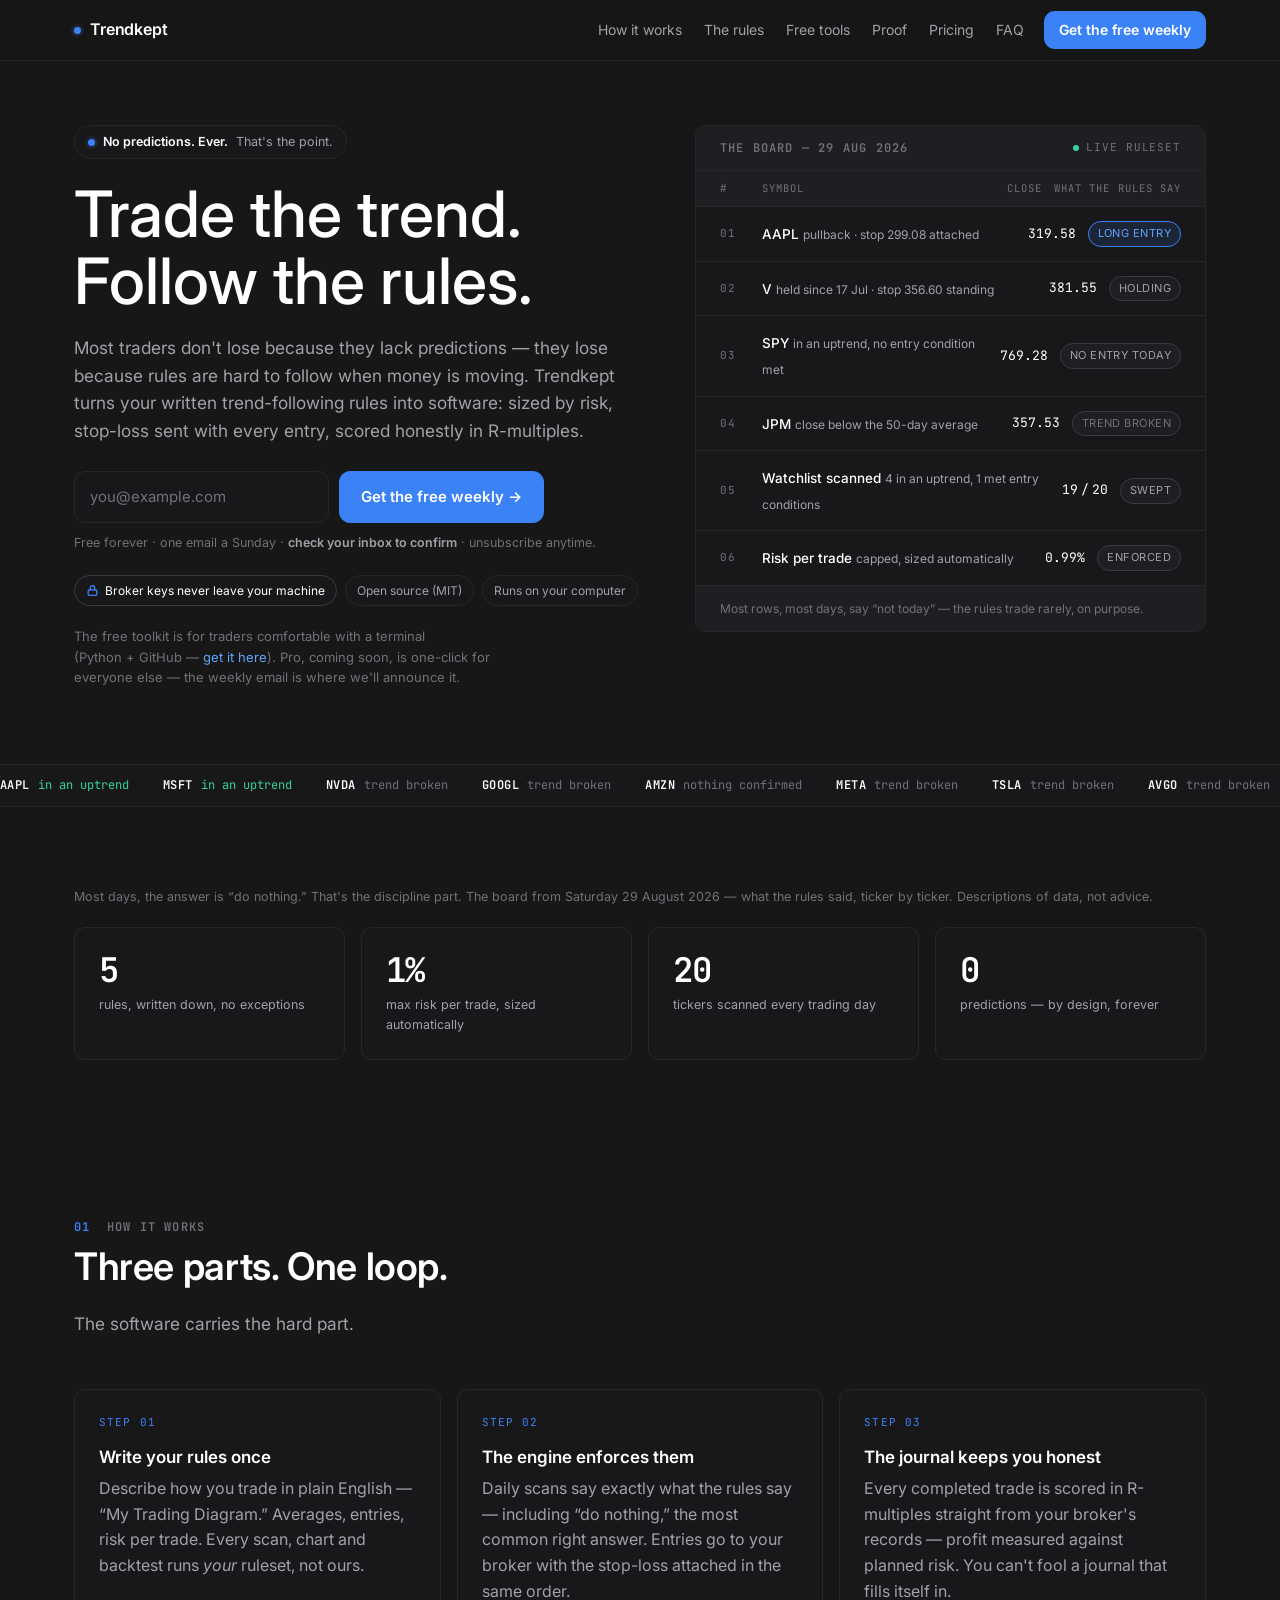
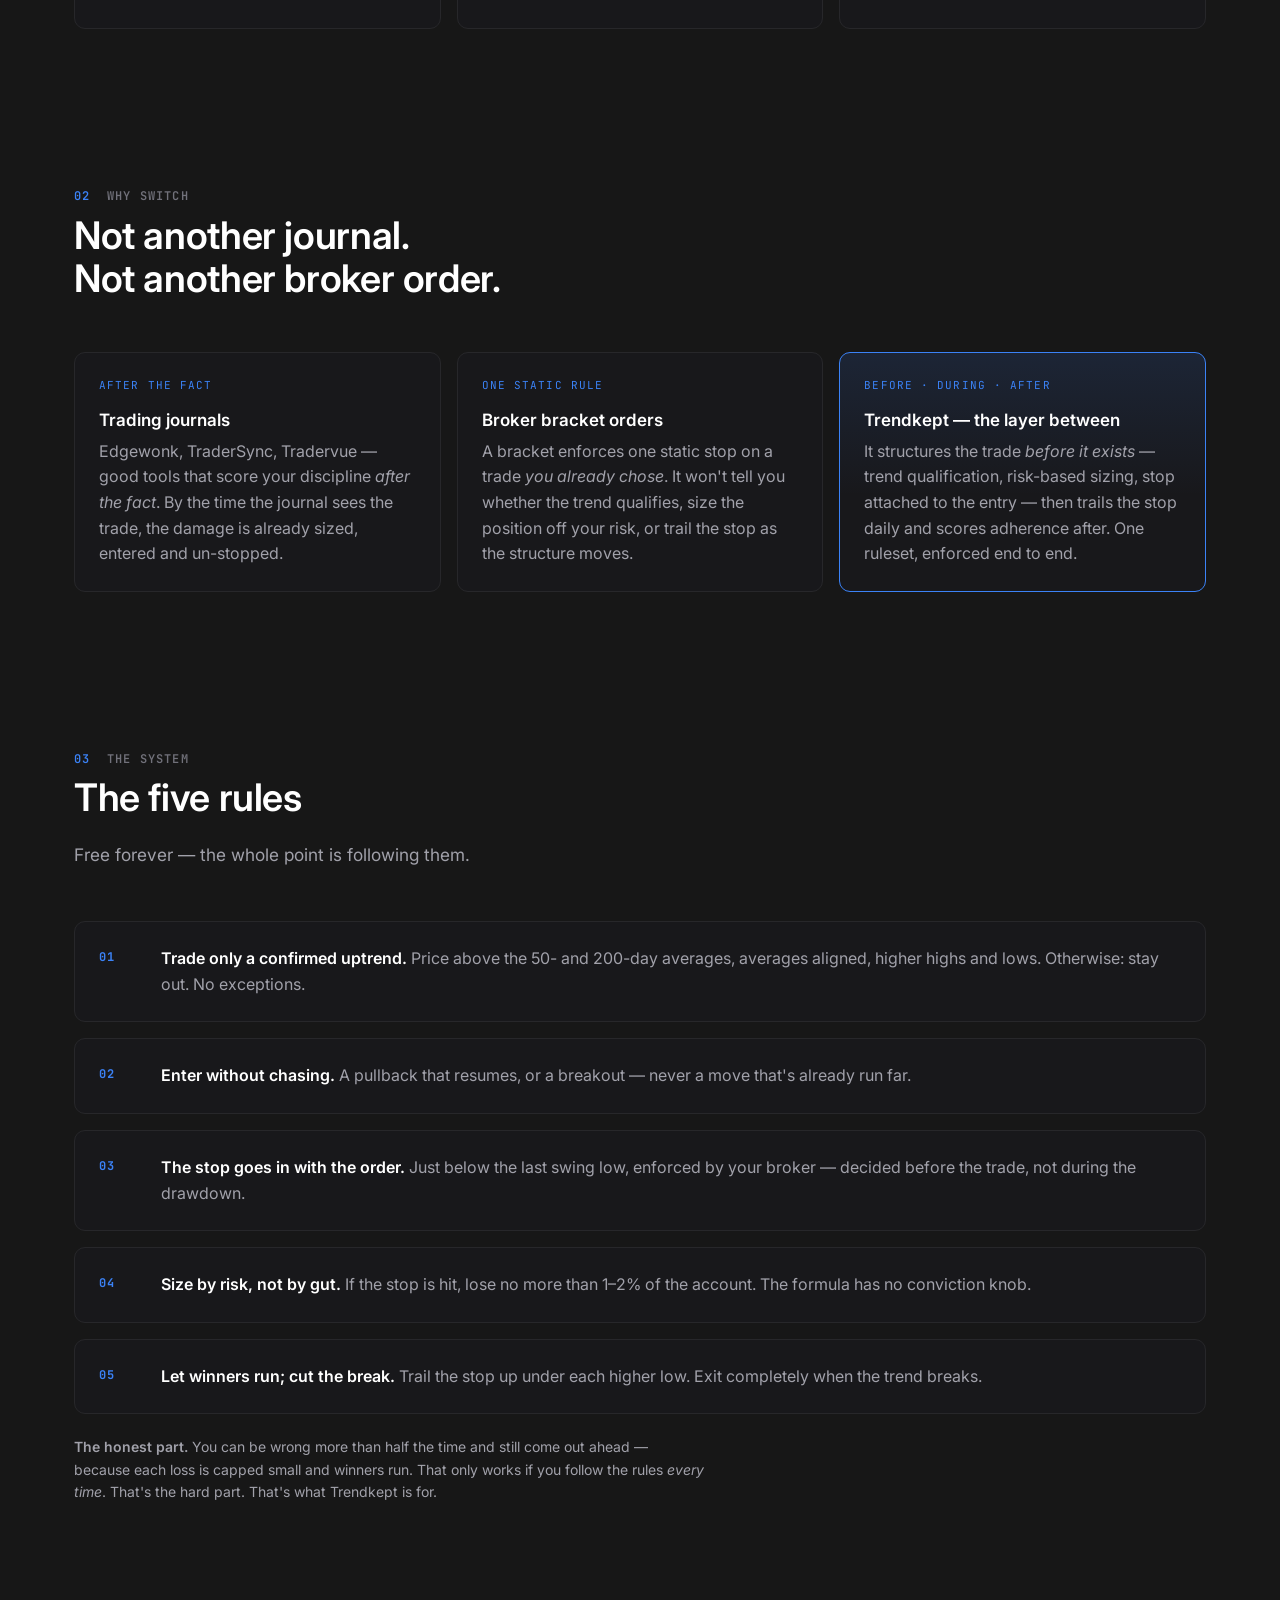
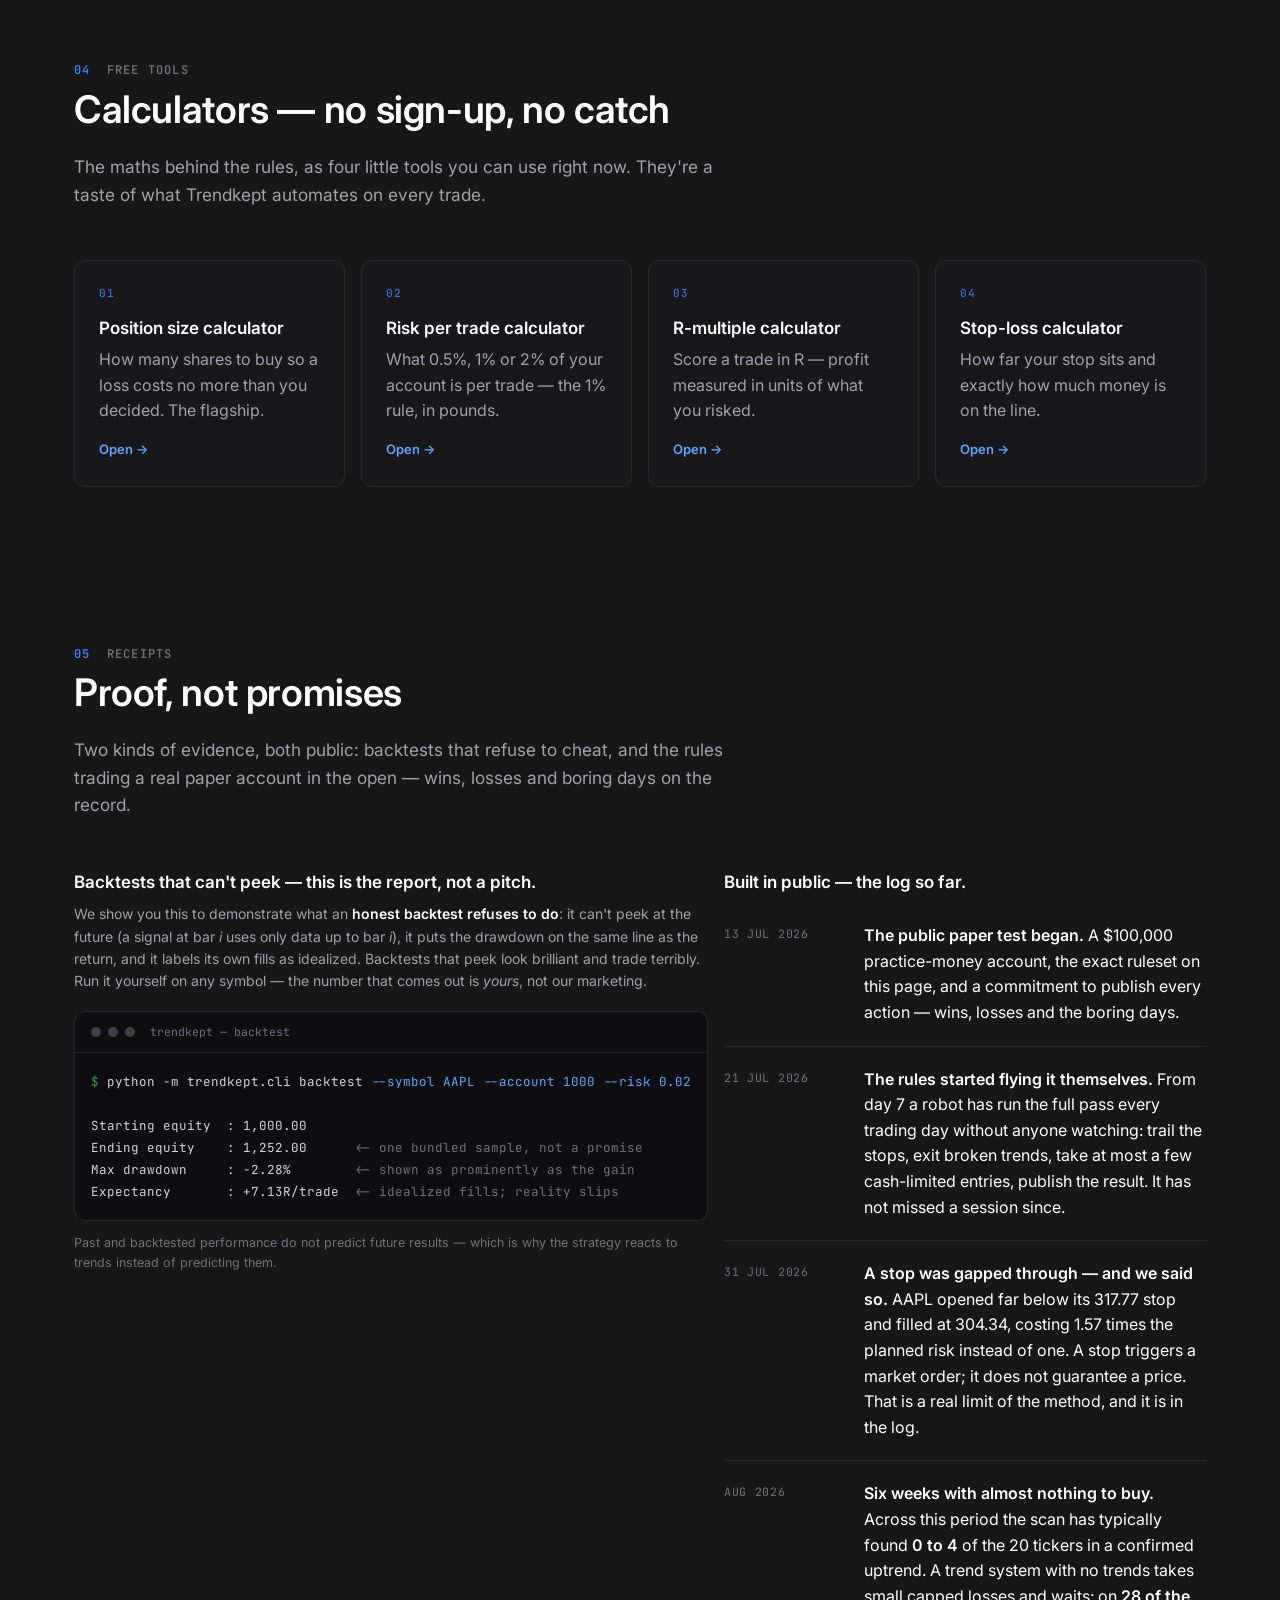
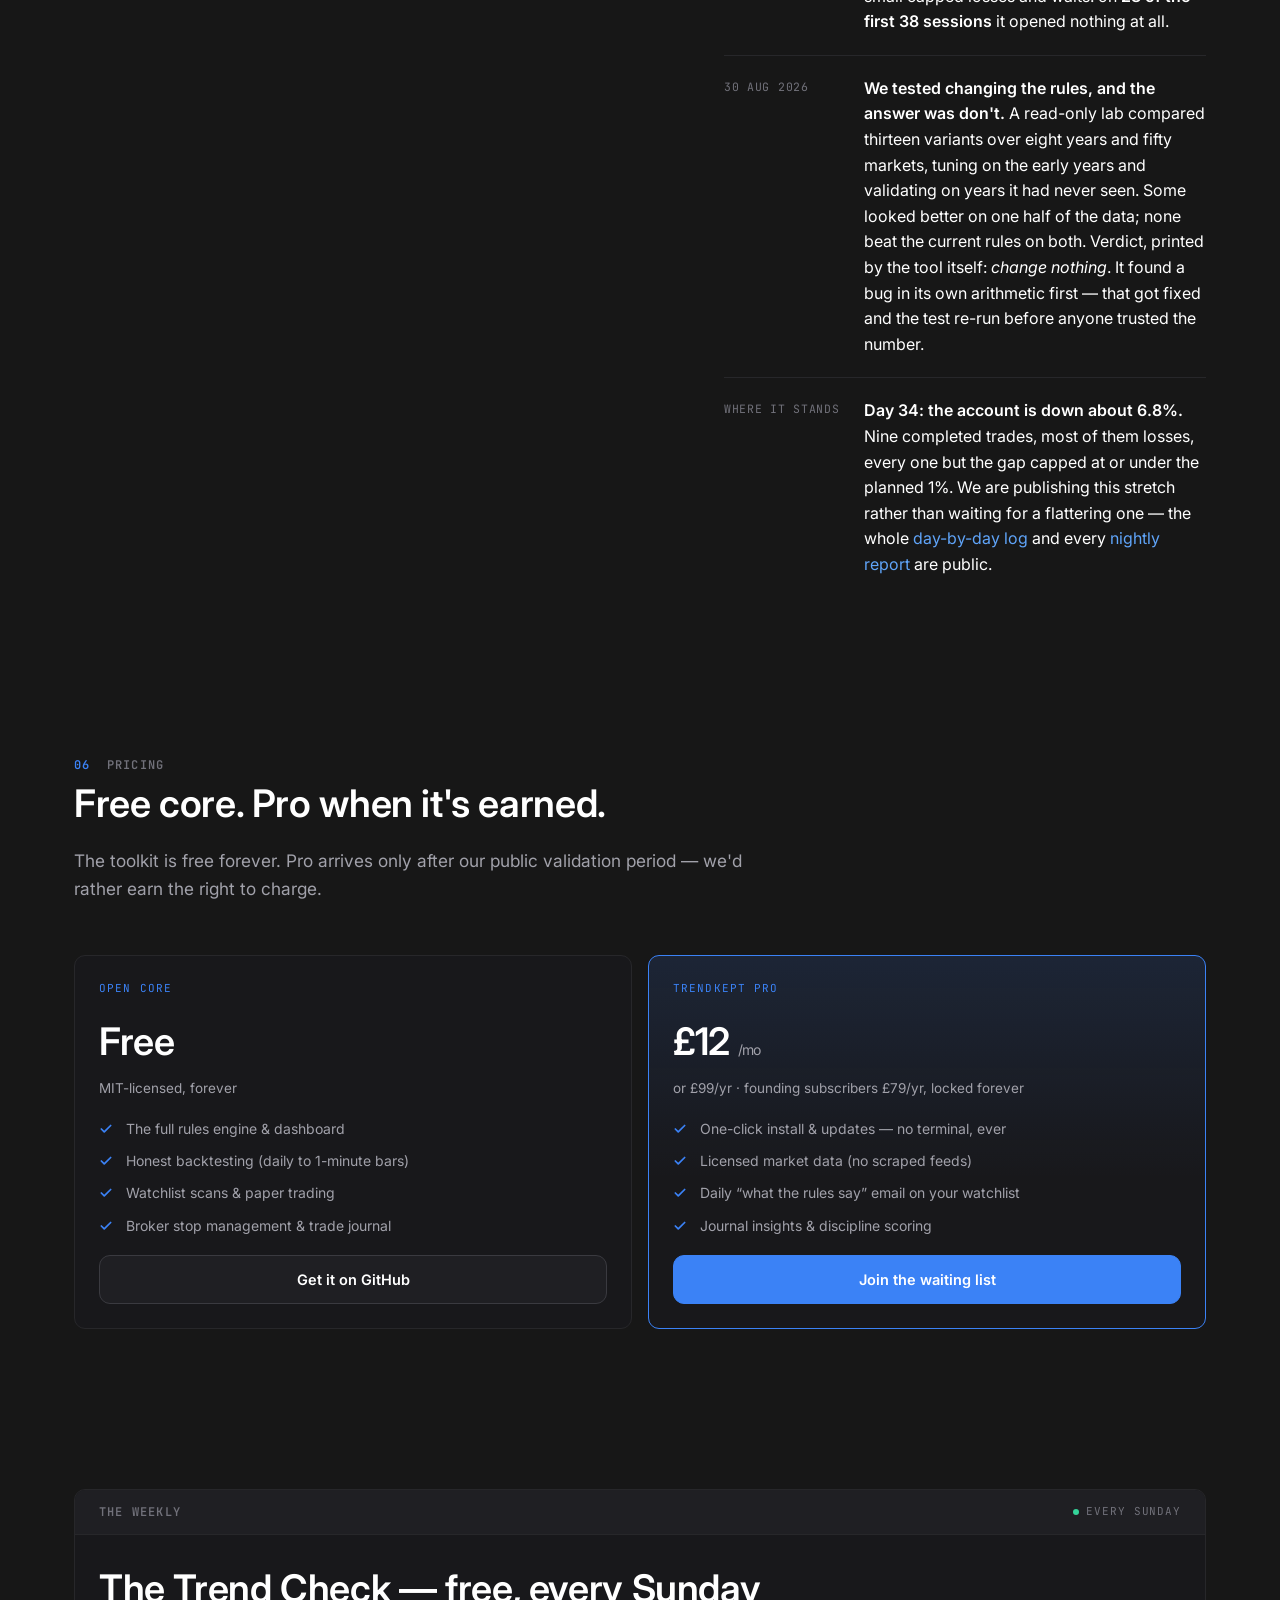
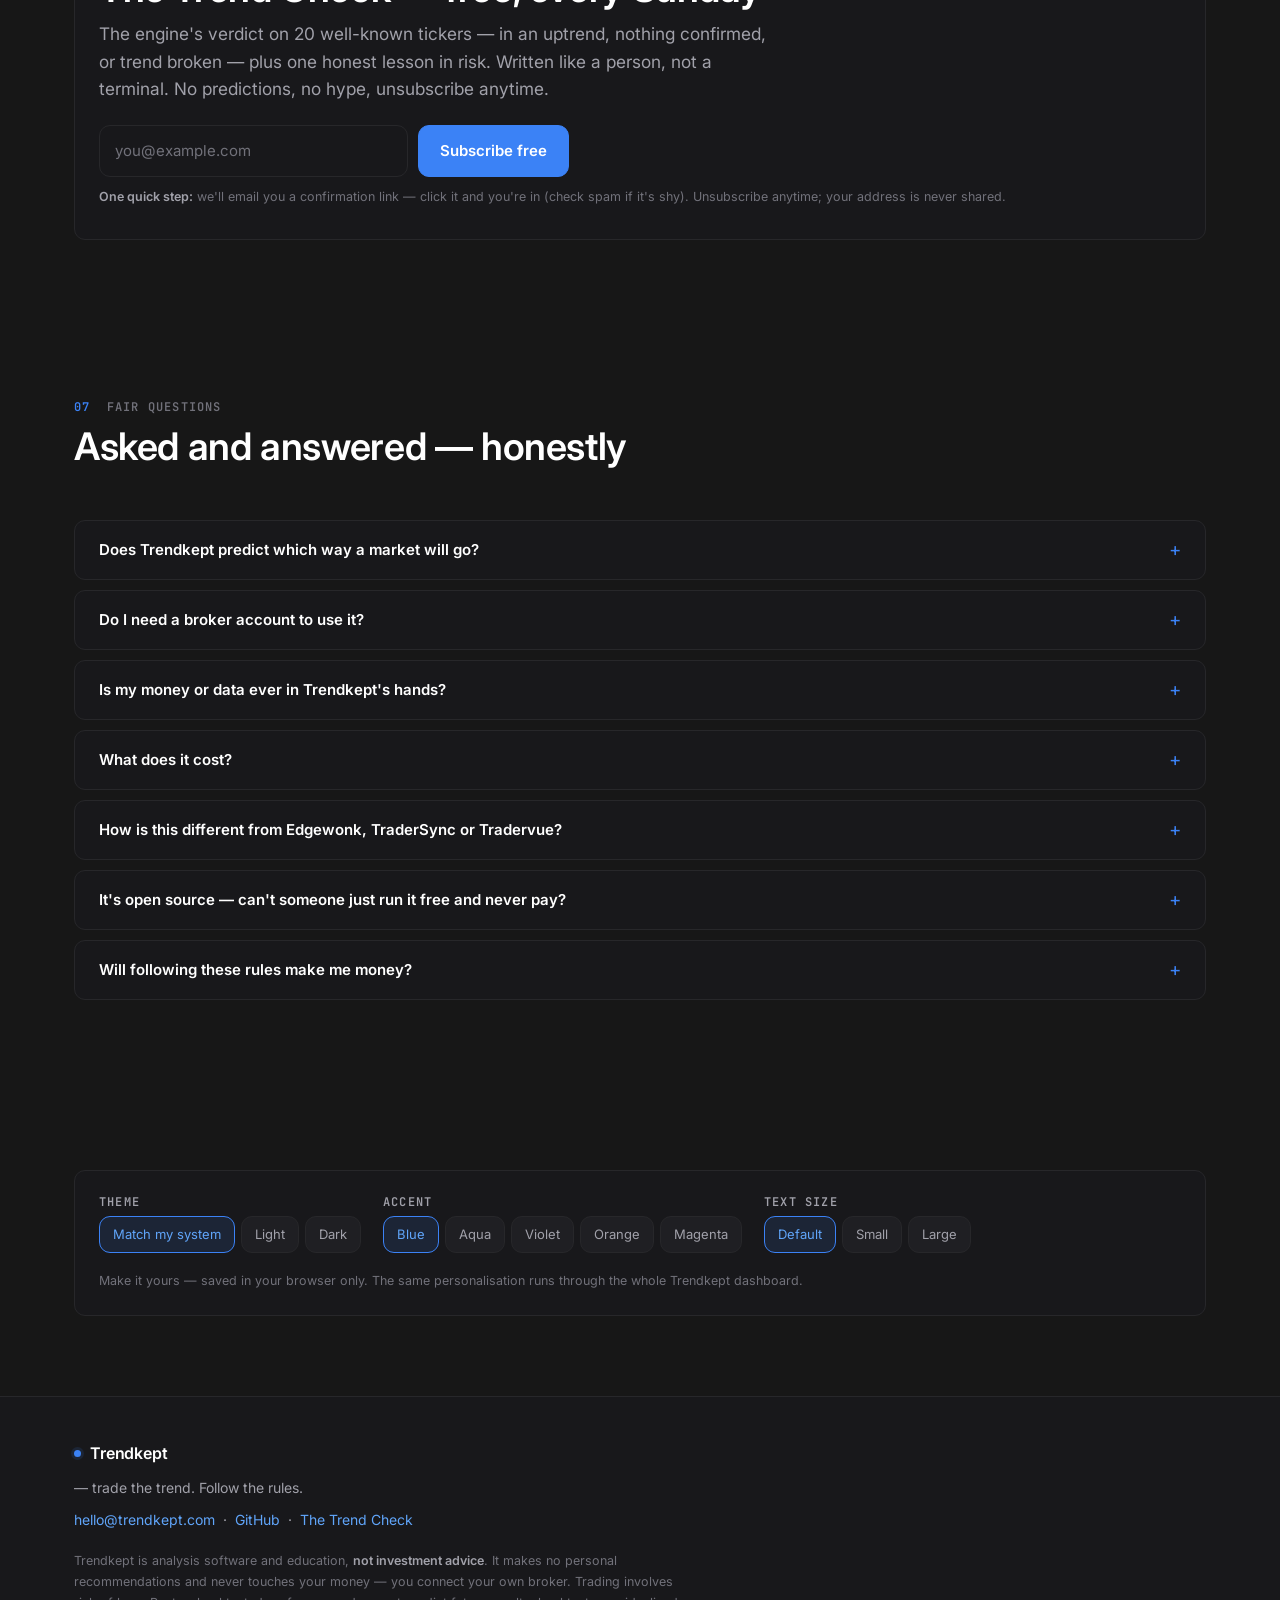
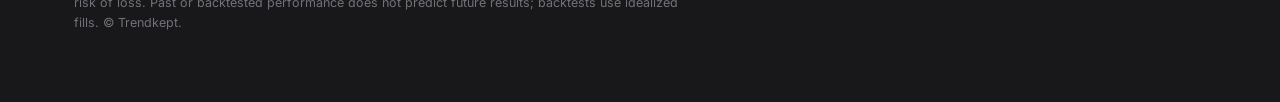
==== commit 2f2cca26: "Site: bring the public log, board and hero panel up to 29 Aug 2026" ====
--- a/site/index.html
+++ b/site/index.html
@@ -464,7 +464,7 @@
 
     <div class="panel rv" style="--i:2" aria-label="Product preview">
       <div class="panelHead">
-        <span class="label">Today&#39;s watchlist</span>
+        <span class="label">The board &mdash; 29 Aug 2026</span>
         <span class="live mono"><i></i> LIVE RULESET</span>
       </div>
       <div class="row rowHead">
@@ -476,44 +476,44 @@
       <div class="rows">
         <div class="row">
           <span class="num mono">01</span>
-          <span><span class="k">NVDA</span>
-            <span class="s">pullback &middot; stop 190.19</span></span>
-          <span class="v mono num2">211.35</span>
+          <span><span class="k">AAPL</span>
+            <span class="s">pullback &middot; stop 299.08 attached</span></span>
+          <span class="v mono num2">319.58</span>
           <span class="v"><span class="tag on">LONG ENTRY</span></span>
         </div>
         <div class="row">
           <span class="num mono">02</span>
           <span><span class="k">V</span>
-            <span class="s">in an uptrend &middot; stop 342.80 standing</span></span>
-          <span class="v mono num2">356.73</span>
-          <span class="v"><span class="tag">NO ENTRY TODAY</span></span>
+            <span class="s">held since 17 Jul &middot; stop 356.60 standing</span></span>
+          <span class="v mono num2">381.55</span>
+          <span class="v"><span class="tag">HOLDING</span></span>
         </div>
         <div class="row">
           <span class="num mono">03</span>
           <span><span class="k">SPY</span>
-            <span class="s">open &middot; stop 735.85 standing</span></span>
-          <span class="v mono num2">743.28</span>
-          <span class="v"><span class="tag">HOLDING</span></span>
+            <span class="s">in an uptrend, no entry condition met</span></span>
+          <span class="v mono num2">769.28</span>
+          <span class="v"><span class="tag">NO ENTRY TODAY</span></span>
         </div>
         <div class="row">
           <span class="num mono">04</span>
-          <span><span class="k">AAPL</span>
+          <span><span class="k">JPM</span>
             <span class="s">close below the 50-day average</span></span>
-          <span class="v mono num2">314.95</span>
+          <span class="v mono num2">357.53</span>
           <span class="v"><span class="tag off">TREND BROKEN</span></span>
         </div>
         <div class="row">
           <span class="num mono">05</span>
-          <span><span class="k">Trade journal &mdash; scored in R</span>
-            <span class="s">NVDA closed after 3 days</span></span>
-          <span class="v neg mono num2">&minus;0.44R</span>
-          <span class="v"><span class="tag off">CLOSED</span></span>
+          <span><span class="k">Watchlist scanned</span>
+            <span class="s">4 in an uptrend, 1 met entry conditions</span></span>
+          <span class="v mono num2">19&thinsp;/&thinsp;20</span>
+          <span class="v"><span class="tag">SWEPT</span></span>
         </div>
         <div class="row">
           <span class="num mono">06</span>
           <span><span class="k">Risk per trade</span>
             <span class="s">capped, sized automatically</span></span>
-          <span class="v mono num2">1.00%</span>
+          <span class="v mono num2">0.99%</span>
           <span class="v"><span class="tag">ENFORCED</span></span>
         </div>
       </div>
@@ -523,47 +523,47 @@
   </div>
 </section>
 
-<div class="tape" aria-label="Friday 18 July 2026 board">
+<div class="tape" aria-label="Saturday 29 August 2026 board">
   <div class="tapeTrack">
-    <span class="tick mono"><b>AAPL</b> trend broken</span>
-    <span class="tick mono"><b>MSFT</b> trend broken</span>
+    <span class="tick mono"><b>AAPL</b> <span class="up">in an uptrend</span></span>
+    <span class="tick mono"><b>MSFT</b> <span class="up">in an uptrend</span></span>
     <span class="tick mono"><b>NVDA</b> trend broken</span>
     <span class="tick mono"><b>GOOGL</b> trend broken</span>
-    <span class="tick mono"><b>AMZN</b> trend broken</span>
-    <span class="tick mono"><b>META</b> nothing confirmed</span>
+    <span class="tick mono"><b>AMZN</b> nothing confirmed</span>
+    <span class="tick mono"><b>META</b> trend broken</span>
     <span class="tick mono"><b>TSLA</b> trend broken</span>
     <span class="tick mono"><b>AVGO</b> trend broken</span>
     <span class="tick mono"><b>JPM</b> trend broken</span>
-    <span class="tick mono"><b>V</b> <span class="up">in an uptrend</span></span>
-    <span class="tick mono"><b>UNH</b> <span class="up">in an uptrend</span></span>
+    <span class="tick mono"><b>V</b> nothing confirmed</span>
+    <span class="tick mono"><b>UNH</b> trend broken</span>
     <span class="tick mono"><b>XOM</b> trend broken</span>
     <span class="tick mono"><b>COST</b> trend broken</span>
     <span class="tick mono"><b>PG</b> trend broken</span>
-    <span class="tick mono"><b>HD</b> nothing confirmed</span>
+    <span class="tick mono"><b>HD</b> trend broken</span>
     <span class="tick mono"><b>NFLX</b> trend broken</span>
     <span class="tick mono"><b>AMD</b> trend broken</span>
-    <span class="tick mono"><b>SPY</b> nothing confirmed</span>
-    <span class="tick mono"><b>QQQ</b> trend broken</span>
+    <span class="tick mono"><b>SPY</b> <span class="up">in an uptrend</span></span>
+    <span class="tick mono"><b>QQQ</b> <span class="up">in an uptrend</span></span>
     <span class="tick mono"><b>IWM</b> trend broken</span>
-    <span class="tick mono" aria-hidden="true"><b>AAPL</b> trend broken</span>
-    <span class="tick mono" aria-hidden="true"><b>MSFT</b> trend broken</span>
+    <span class="tick mono" aria-hidden="true"><b>AAPL</b> <span class="up">in an uptrend</span></span>
+    <span class="tick mono" aria-hidden="true"><b>MSFT</b> <span class="up">in an uptrend</span></span>
     <span class="tick mono" aria-hidden="true"><b>NVDA</b> trend broken</span>
     <span class="tick mono" aria-hidden="true"><b>GOOGL</b> trend broken</span>
-    <span class="tick mono" aria-hidden="true"><b>AMZN</b> trend broken</span>
-    <span class="tick mono" aria-hidden="true"><b>META</b> nothing confirmed</span>
+    <span class="tick mono" aria-hidden="true"><b>AMZN</b> nothing confirmed</span>
+    <span class="tick mono" aria-hidden="true"><b>META</b> trend broken</span>
     <span class="tick mono" aria-hidden="true"><b>TSLA</b> trend broken</span>
     <span class="tick mono" aria-hidden="true"><b>AVGO</b> trend broken</span>
     <span class="tick mono" aria-hidden="true"><b>JPM</b> trend broken</span>
-    <span class="tick mono" aria-hidden="true"><b>V</b> <span class="up">in an uptrend</span></span>
-    <span class="tick mono" aria-hidden="true"><b>UNH</b> <span class="up">in an uptrend</span></span>
+    <span class="tick mono" aria-hidden="true"><b>V</b> nothing confirmed</span>
+    <span class="tick mono" aria-hidden="true"><b>UNH</b> trend broken</span>
     <span class="tick mono" aria-hidden="true"><b>XOM</b> trend broken</span>
     <span class="tick mono" aria-hidden="true"><b>COST</b> trend broken</span>
     <span class="tick mono" aria-hidden="true"><b>PG</b> trend broken</span>
-    <span class="tick mono" aria-hidden="true"><b>HD</b> nothing confirmed</span>
+    <span class="tick mono" aria-hidden="true"><b>HD</b> trend broken</span>
     <span class="tick mono" aria-hidden="true"><b>NFLX</b> trend broken</span>
     <span class="tick mono" aria-hidden="true"><b>AMD</b> trend broken</span>
-    <span class="tick mono" aria-hidden="true"><b>SPY</b> nothing confirmed</span>
-    <span class="tick mono" aria-hidden="true"><b>QQQ</b> trend broken</span>
+    <span class="tick mono" aria-hidden="true"><b>SPY</b> <span class="up">in an uptrend</span></span>
+    <span class="tick mono" aria-hidden="true"><b>QQQ</b> <span class="up">in an uptrend</span></span>
     <span class="tick mono" aria-hidden="true"><b>IWM</b> trend broken</span>
   </div>
 </div>
@@ -571,7 +571,7 @@
 <section>
   <div class="wrap">
     <p class="fine rv" style="margin:0 0 20px">Most days, the answer is “do
-    nothing.” That's the discipline part. The board from Friday 18 July 2026 —
+    nothing.” That's the discipline part. The board from Saturday 29 August 2026 —
     what the rules said, ticker by ticker. Descriptions of data, not advice.</p>
     <div class="metrics">
       <div class="metric rv"><div class="big mono">5</div>
@@ -764,28 +764,56 @@
         <h3 style="margin-bottom:10px">Built in public — the log so far.</h3>
         <div class="tl">
           <div class="tlItem">
-            <span class="when mono">JULY 2026</span>
-            <span><b>The rules fly a paper account nightly.</b> Every trading day
-            the exact ruleset on this page manages a practice-money account —
-            stops trailed, entries taken, most days sat out — and publishes every
-            action to <a href="https://github.com/adelvespayne-png/Trendkept/issues">the
-            open project log</a>.</span>
+            <span class="when mono">13 JUL 2026</span>
+            <span><b>The public paper test began.</b> A $100,000 practice-money
+            account, the exact ruleset on this page, and a commitment to publish
+            every action &mdash; wins, losses and the boring days.</span>
           </div>
           <div class="tlItem">
-            <span class="when mono">JULY 2026</span>
-            <span><b>First trades, honestly scored.</b> The first completed trade
-            lost 0.44R — logged, published, and smaller than the planned risk.
-            That's the system working.</span>
+            <span class="when mono">21 JUL 2026</span>
+            <span><b>The rules started flying it themselves.</b> From day 7 a
+            robot has run the full pass every trading day without anyone
+            watching: trail the stops, exit broken trends, take at most a few
+            cash-limited entries, publish the result. It has not missed a
+            session since.</span>
           </div>
           <div class="tlItem">
-            <span class="when mono">JULY 2026</span>
-            <span><b>The Trend Check #1 shipped.</b> The weekly email now writes
-            itself from the same engine.</span>
+            <span class="when mono">31 JUL 2026</span>
+            <span><b>A stop was gapped through &mdash; and we said so.</b> AAPL
+            opened far below its 317.77 stop and filled at 304.34, costing 1.57
+            times the planned risk instead of one. A stop triggers a market
+            order; it does not guarantee a price. That is a real limit of the
+            method, and it is in the log.</span>
           </div>
           <div class="tlItem">
-            <span class="when mono">JULY 2026</span>
-            <span><b>Open-source core released</b> — the full engine, dashboard,
-            backtester and journal, MIT-licensed, zero dependencies.</span>
+            <span class="when mono">AUG 2026</span>
+            <span><b>Six weeks with almost nothing to buy.</b> Across this
+            period the scan has typically found <b>0 to 4</b> of the 20 tickers
+            in a confirmed uptrend. A trend system with no trends takes small
+            capped losses and waits: on <b>28 of the first 38 sessions</b> it
+            opened nothing at all.</span>
+          </div>
+          <div class="tlItem">
+            <span class="when mono">30 AUG 2026</span>
+            <span><b>We tested changing the rules, and the answer was
+            don&#39;t.</b> A read-only lab compared thirteen variants over eight
+            years and fifty markets, tuning on the early years and validating on
+            years it had never seen. Some looked better on one half of the data;
+            none beat the current rules on both. Verdict, printed by the tool
+            itself: <i>change nothing</i>. It found a bug in its own arithmetic
+            first &mdash; that got fixed and the test re-run before anyone
+            trusted the number.</span>
+          </div>
+          <div class="tlItem">
+            <span class="when mono">WHERE IT STANDS</span>
+            <span><b>Day 34: the account is down about 6.8%.</b> Nine completed
+            trades, most of them losses, every one but the gap capped at or
+            under the planned 1%. We are publishing this stretch rather than
+            waiting for a flattering one &mdash; the whole
+            <a href="https://github.com/adelvespayne-png/Trendkept/blob/main/business/paper_log.csv">day-by-day
+            log</a> and every
+            <a href="https://github.com/adelvespayne-png/Trendkept/issues">nightly
+            report</a> are public.</span>
           </div>
         </div>
       </div>
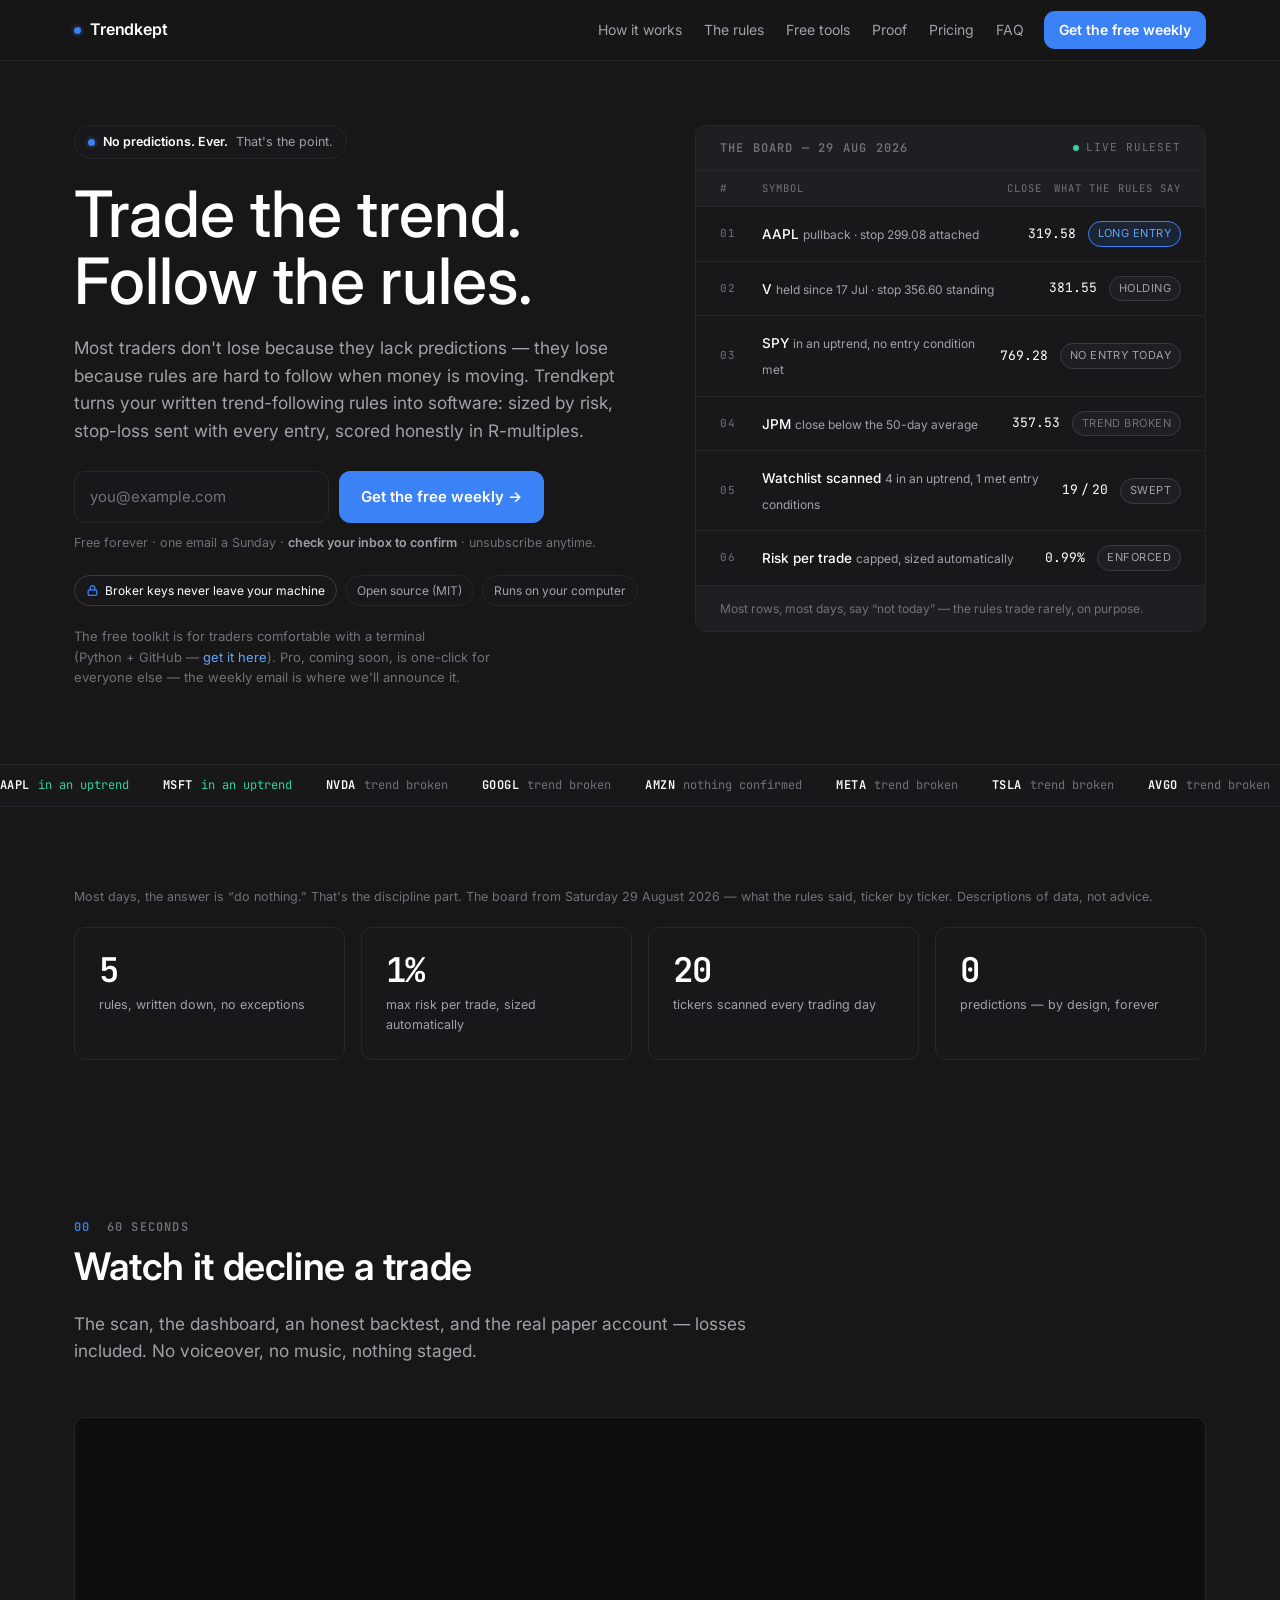
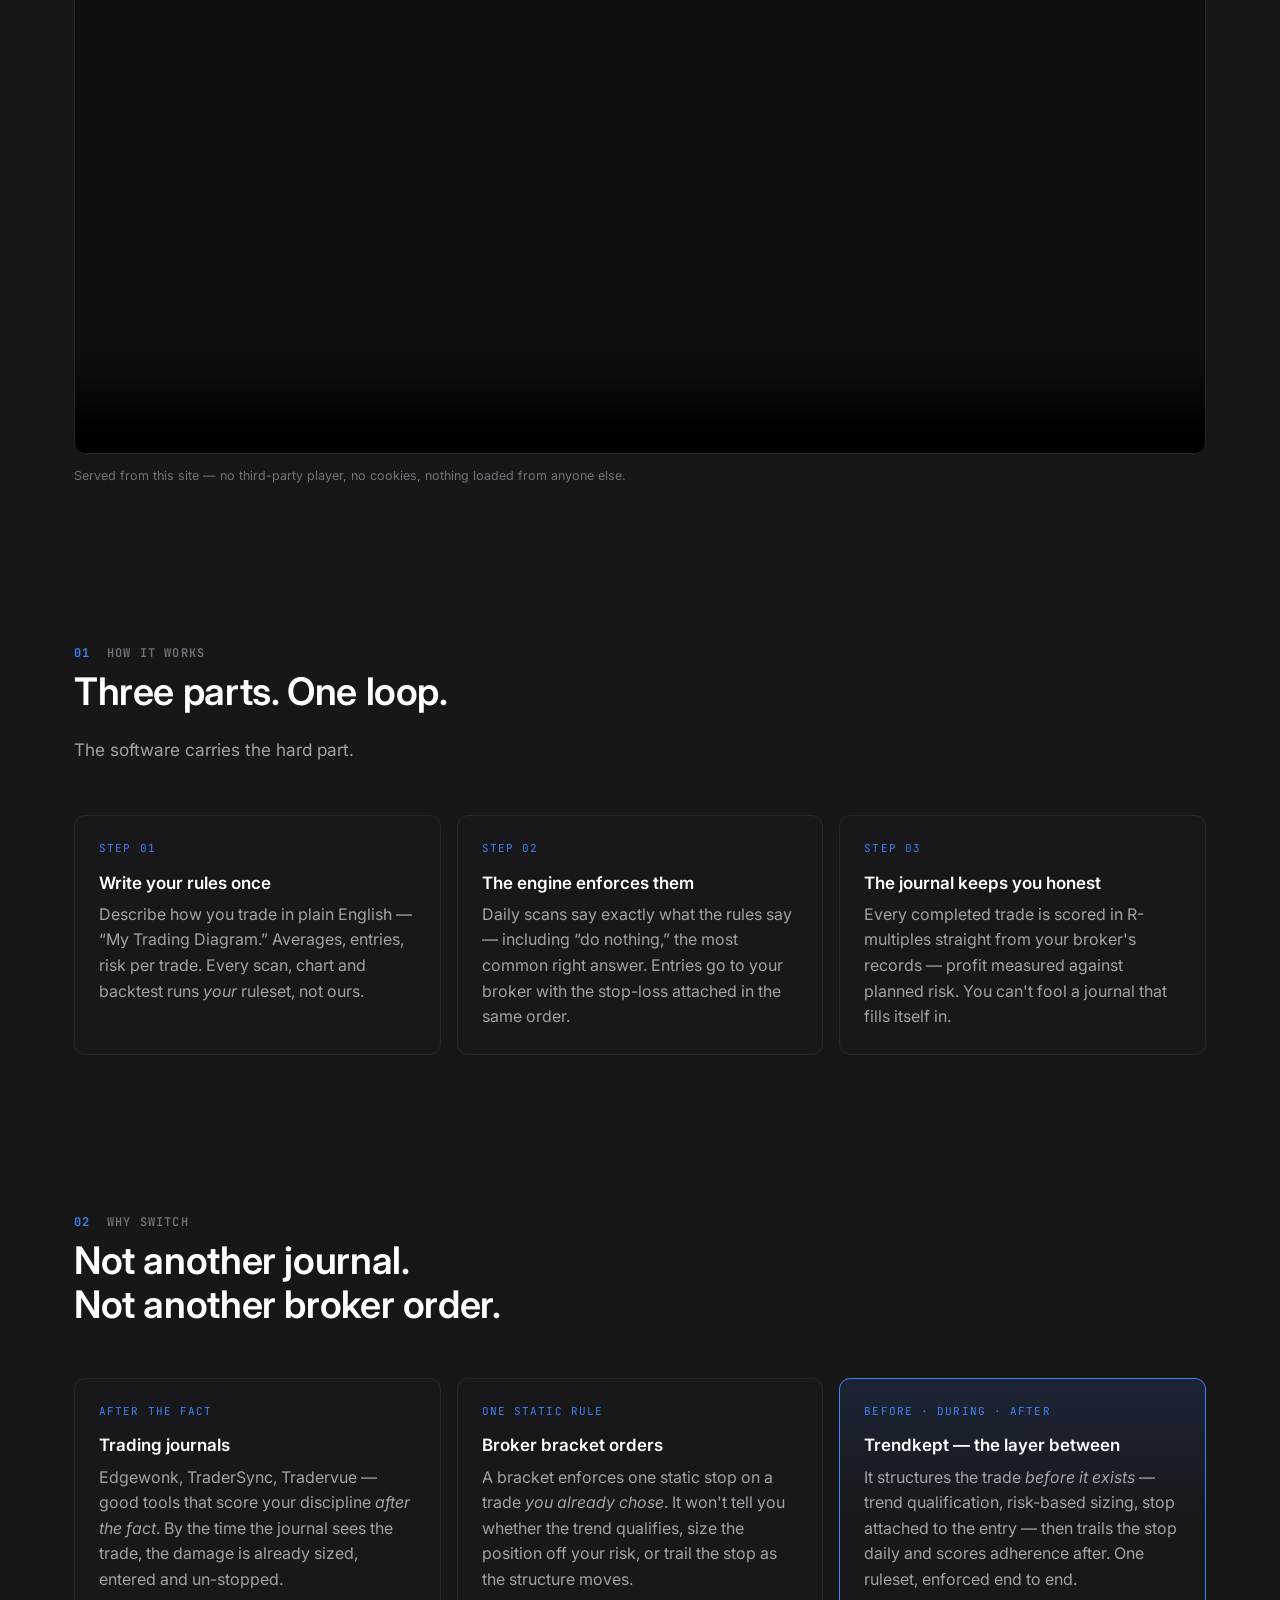
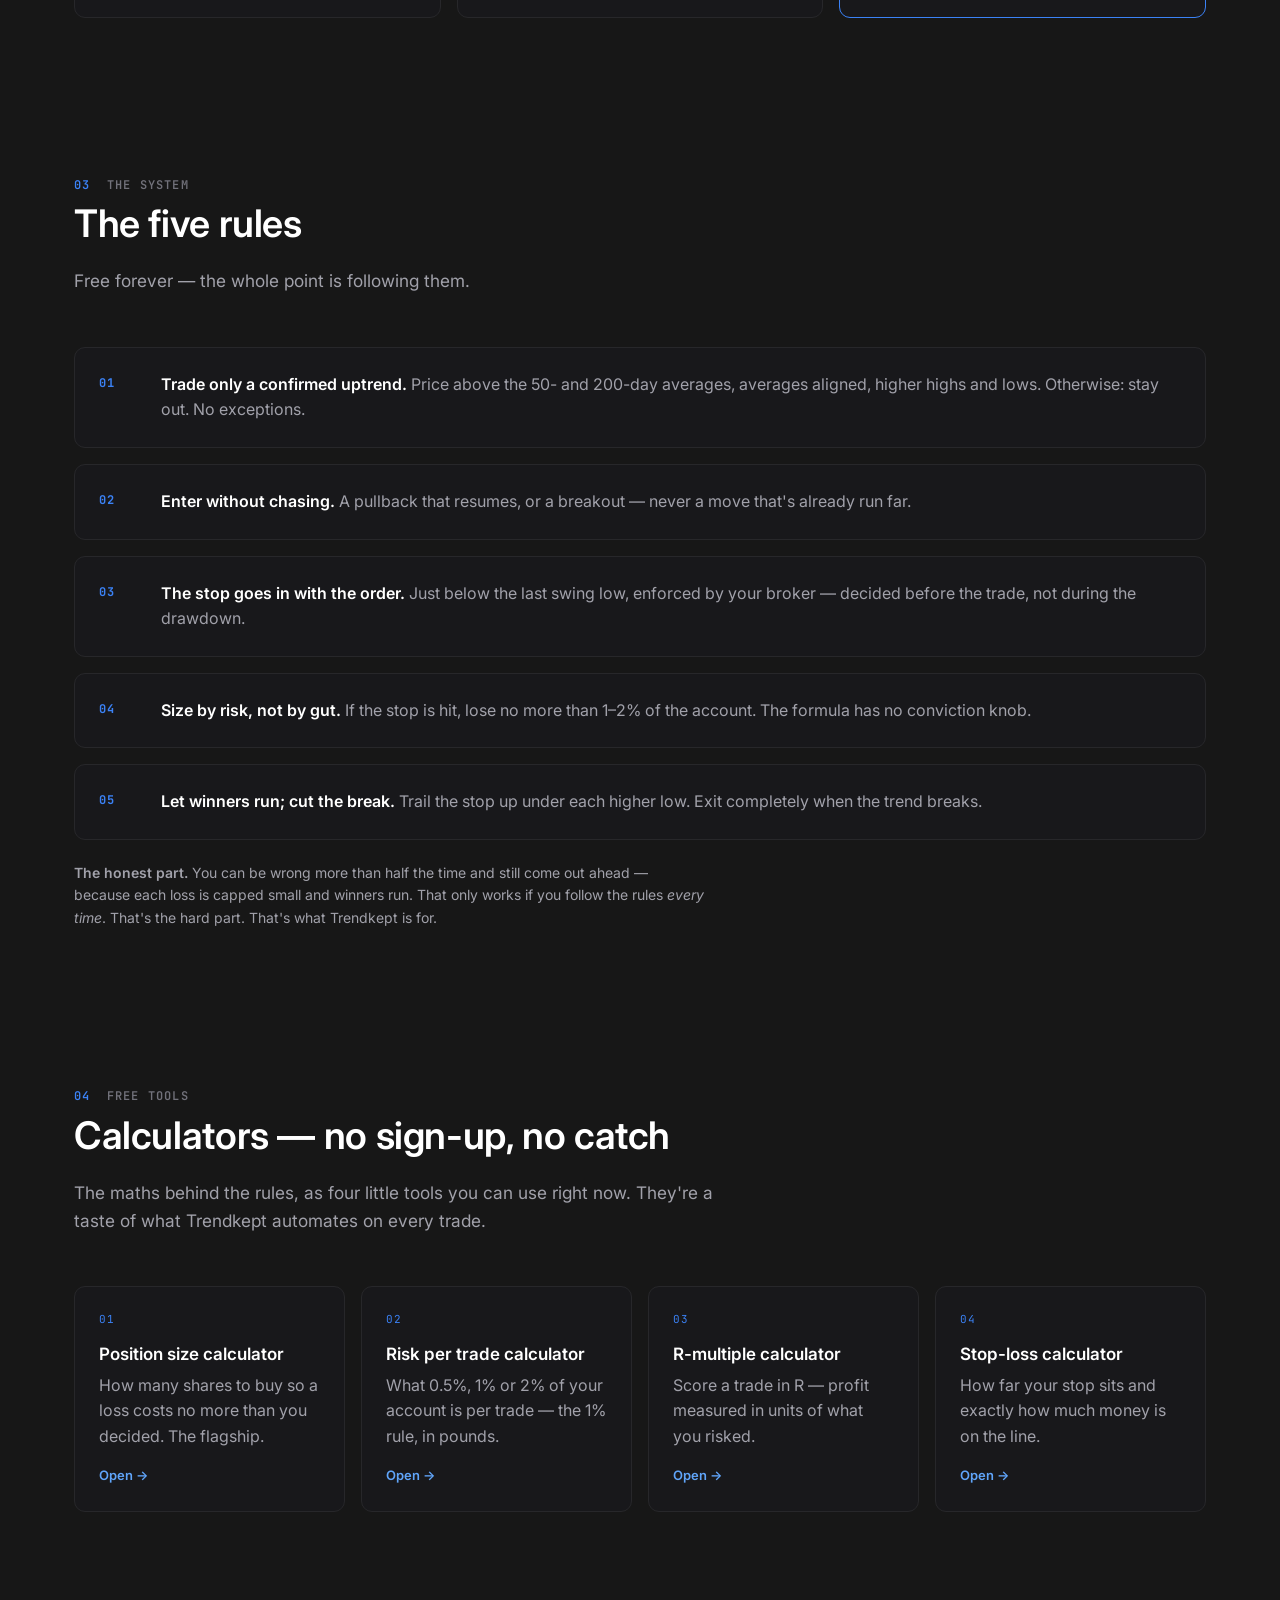
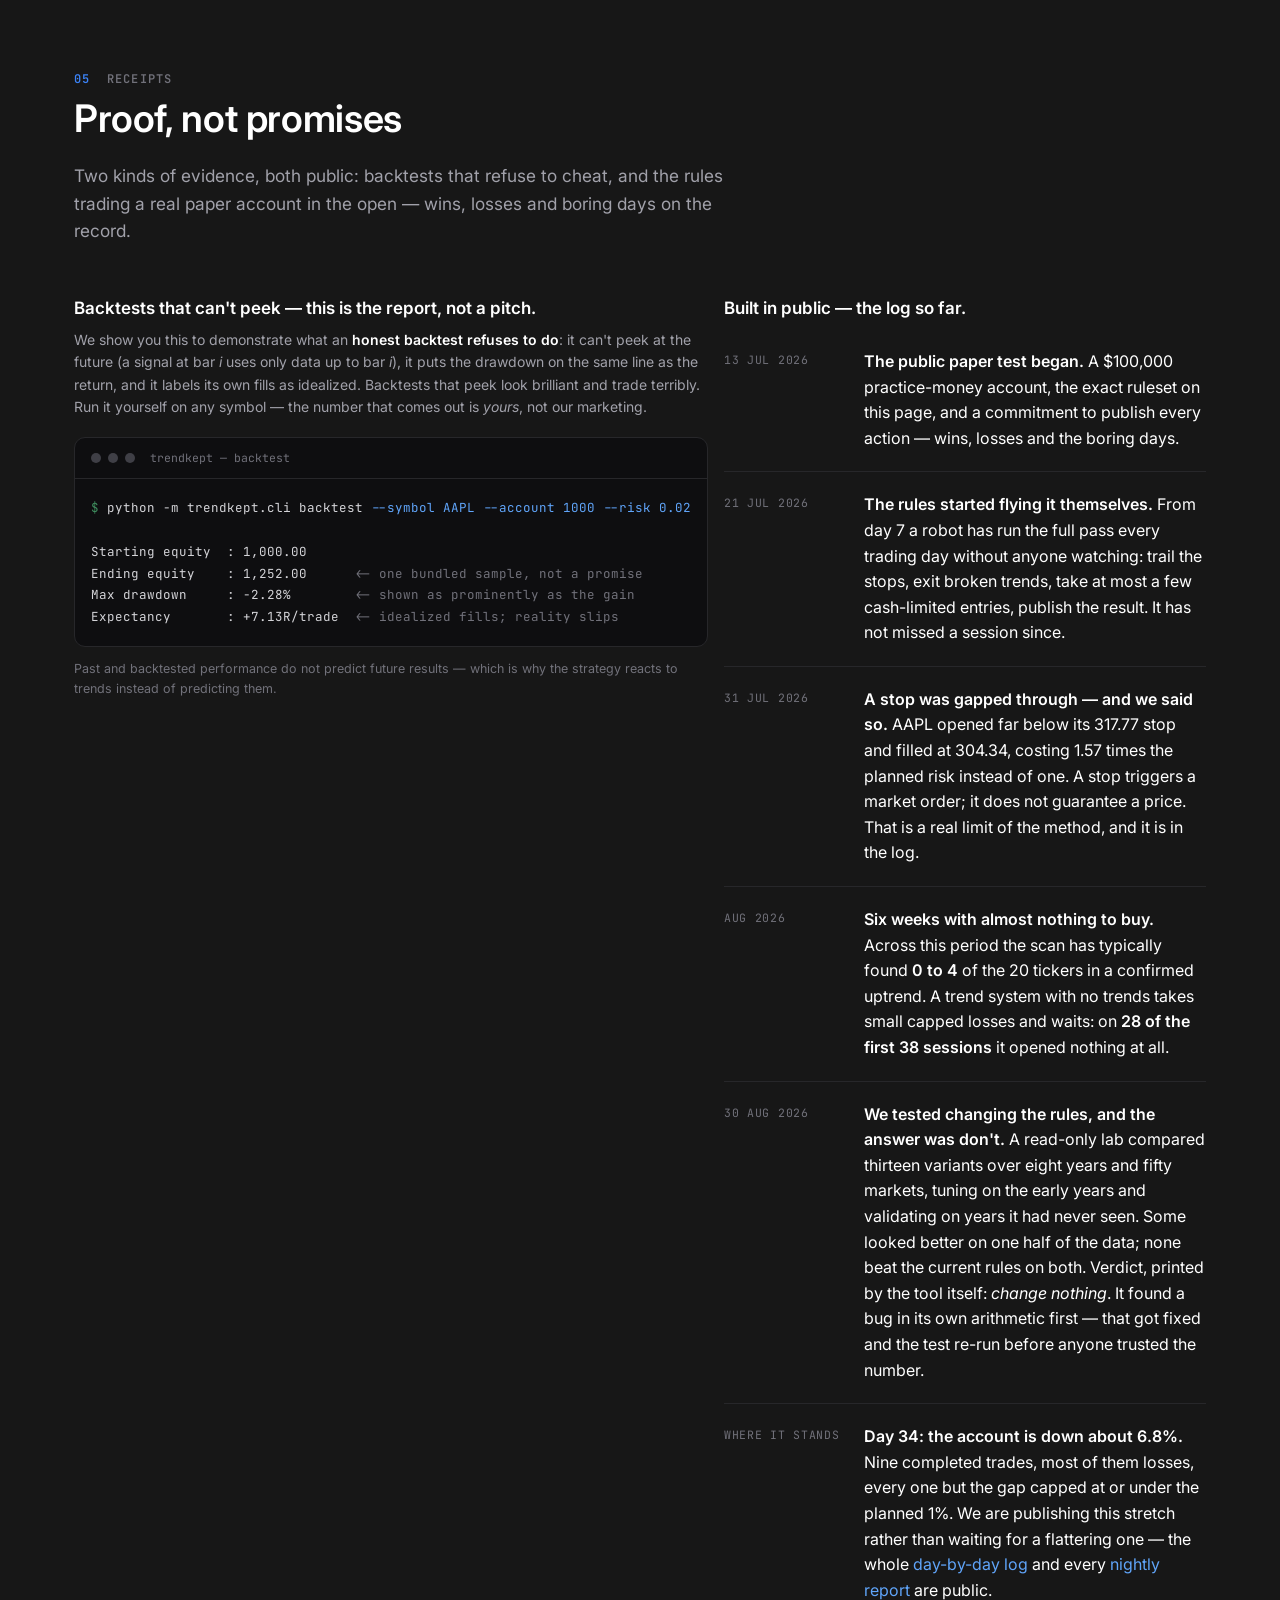
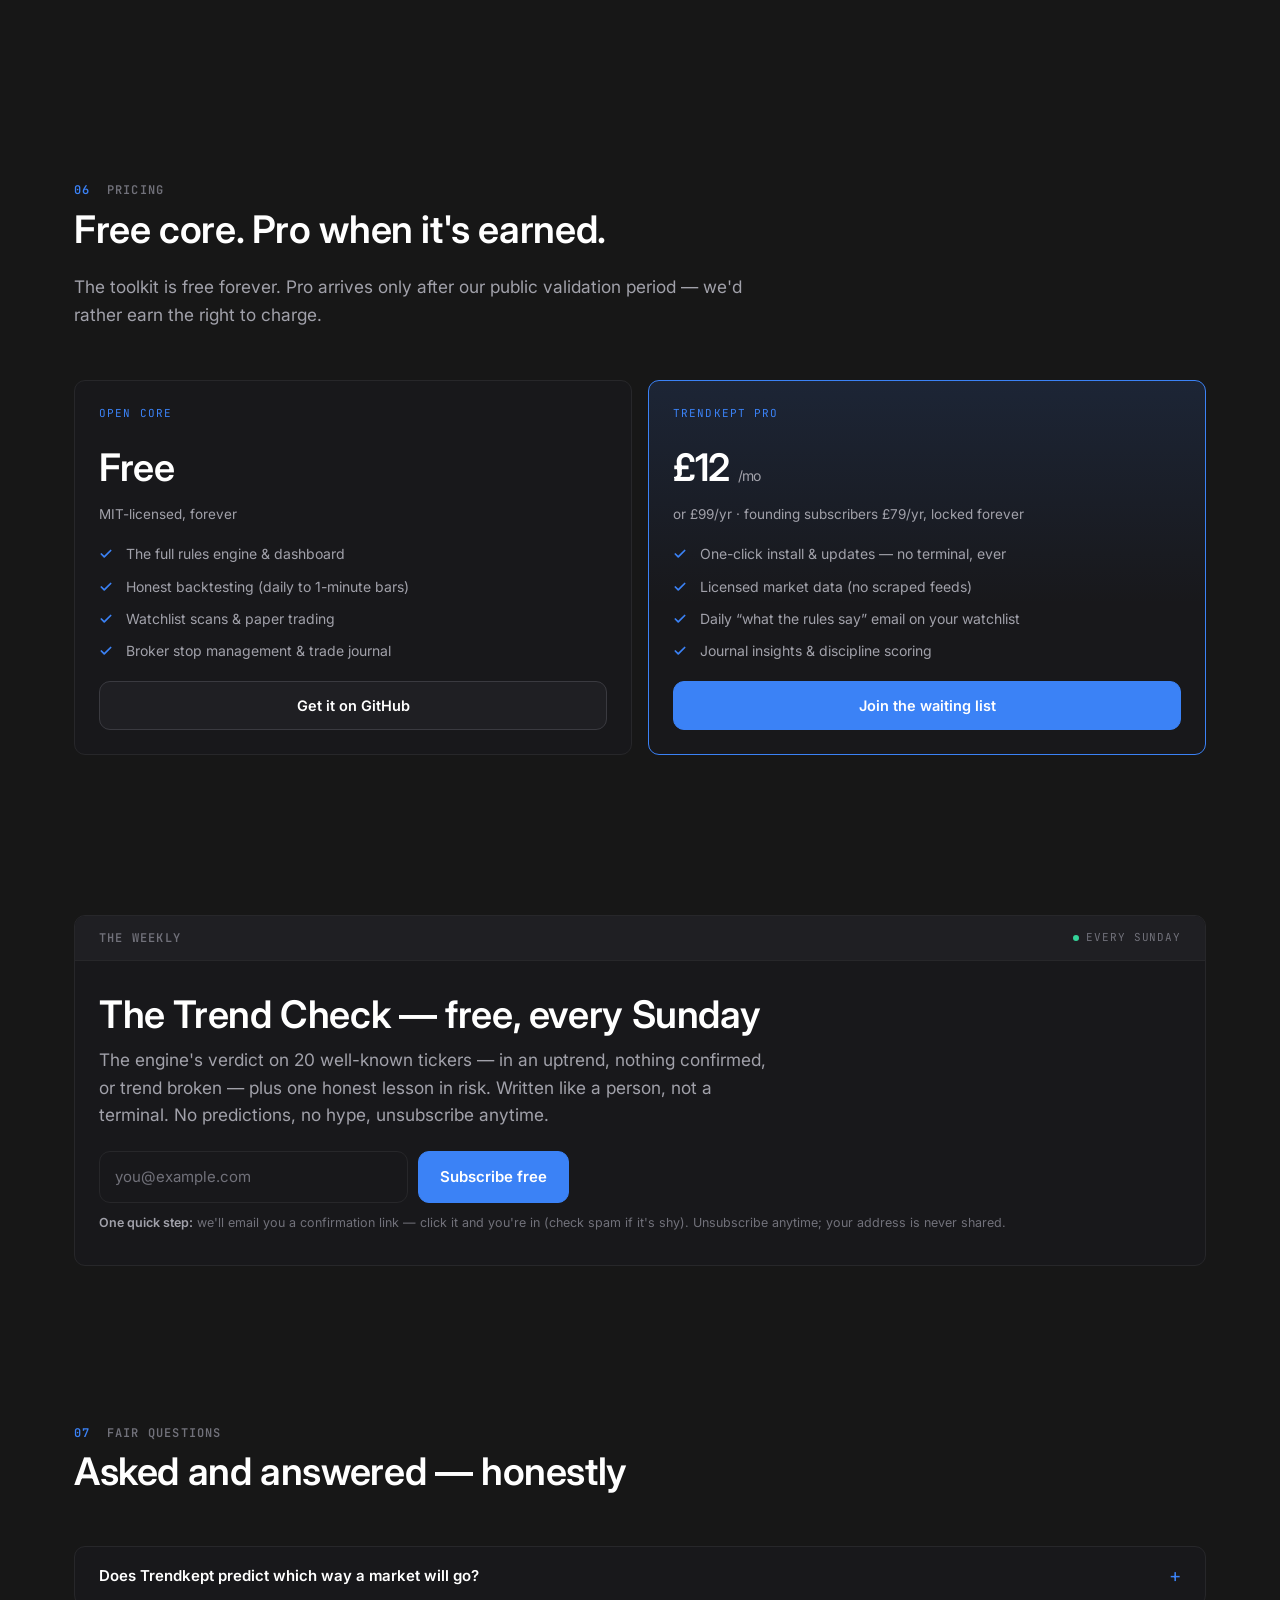
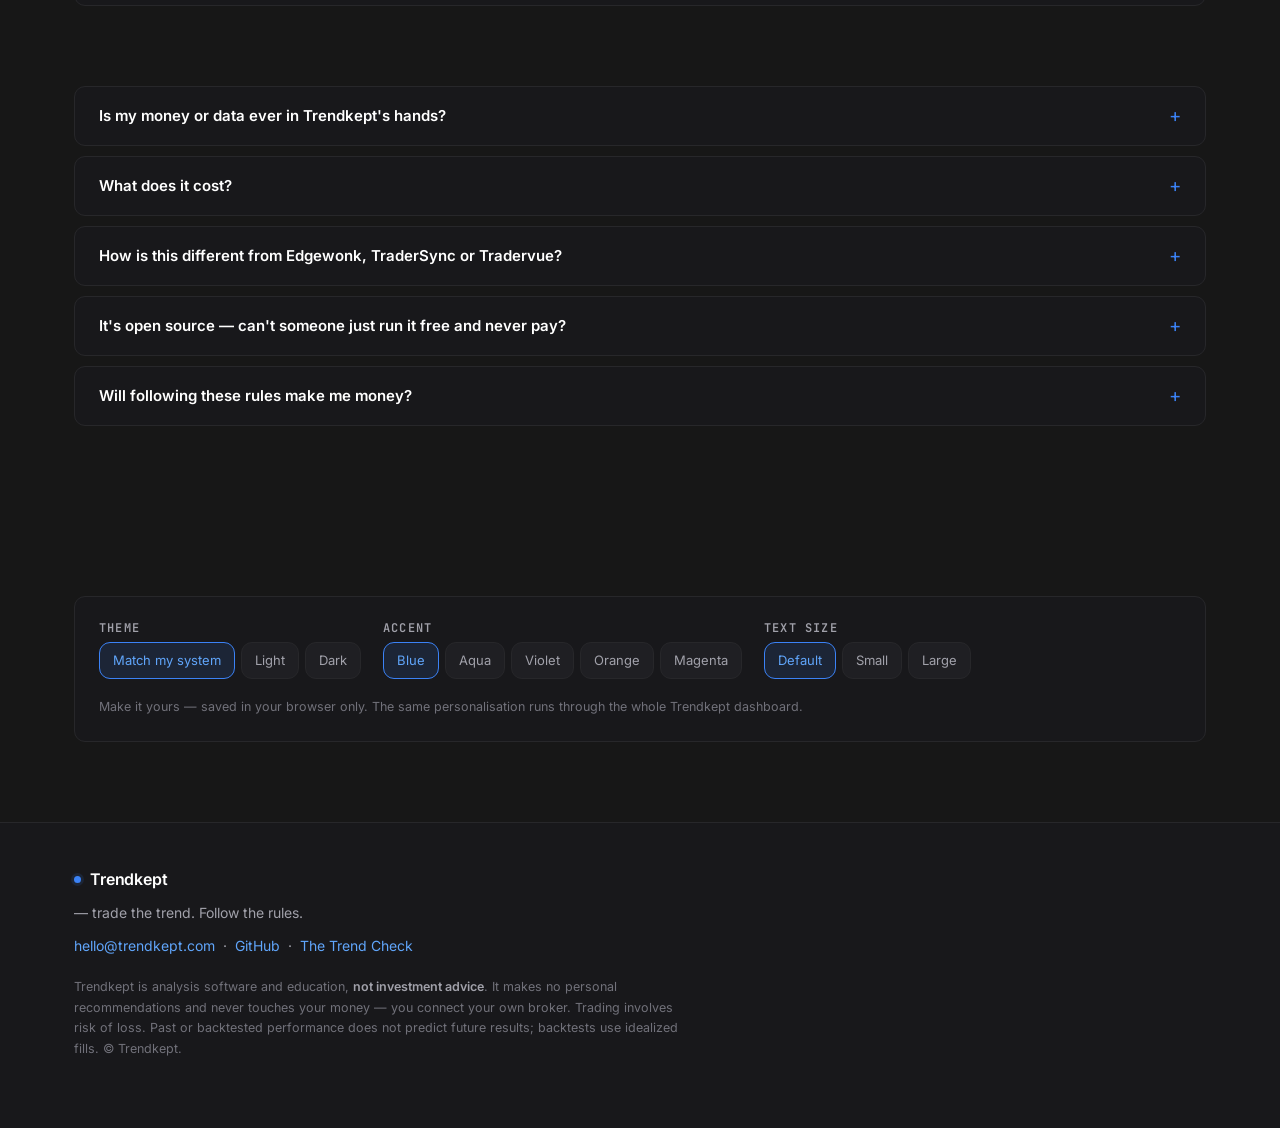
==== commit 68c310fb: "Self-host the 60-second demo on the landing page Renamed the uploaded file to site/demo.mp4 (the ori" ====
--- a/site/index.html
+++ b/site/index.html
@@ -5,6 +5,8 @@
 <meta name="viewport" content="width=device-width, initial-scale=1">
 <title>Trendkept — trade the trend. Follow the rules.</title>
 <link rel="icon" type="image/svg+xml" href="/logo.svg">
+<link rel="icon" href="/favicon.ico" sizes="any">
+<link rel="apple-touch-icon" href="/apple-touch-icon.png">
 <meta name="description"
       content="Trendkept doesn't predict markets. It makes you follow your own
 trend-following rules — backtested honestly, with the stop enforced by your
@@ -55,6 +57,30 @@
   })();
 </script>
 <style>
+  /* ---- Metric-matched fallbacks ------------------------------------
+     Web fonts load after first paint, so text is first drawn in a
+     fallback and then reflows when the real face arrives — that reflow
+     is what Cloudflare reported as a Cumulative Layout Shift. These
+     faces adjust the fallback's metrics so it occupies almost exactly
+     the same space as Inter / JetBrains Mono, making the swap invisible
+     rather than a jump. */
+  @font-face {
+    font-family: "Inter Fallback";
+    src: local("Arial"), local("Helvetica"), local("Liberation Sans");
+    size-adjust: 107.12%;
+    ascent-override: 90.20%;
+    descent-override: 22.48%;
+    line-gap-override: 0%;
+  }
+  @font-face {
+    font-family: "JBMono Fallback";
+    src: local("Courier New"), local("Liberation Mono");
+    size-adjust: 100%;
+    ascent-override: 102%;
+    descent-override: 30%;
+    line-gap-override: 0%;
+  }
+
   /* ---- Design tokens: Mesh Operations Center -------------------------
      Dark is the designed mode. Light stays available because the
      appearance panel is a real product feature that also runs through
@@ -90,7 +116,8 @@
   @media (prefers-reduced-motion:reduce) { html { scroll-behavior:auto; } }
   body {
     margin:0; background:var(--bg); color:var(--text);
-    font-family:Inter, system-ui, -apple-system, "Segoe UI", sans-serif;
+    font-family:Inter, "Inter Fallback", system-ui, -apple-system,
+      "Segoe UI", sans-serif;
     font-size:var(--fs); line-height:1.6; font-weight:400;
     -webkit-font-smoothing:antialiased; overflow-x:hidden;
   }
@@ -114,7 +141,8 @@
   p  { margin:0 0 12px; color:var(--muted); }
   .lede { font-size:clamp(16px,1.35vw,18px); color:var(--muted); max-width:62ch; }
   .label, .mono {
-    font-family:"JetBrains Mono", ui-monospace, "SF Mono", Menlo, Consolas, monospace;
+    font-family:"JetBrains Mono", "JBMono Fallback", ui-monospace,
+      "SF Mono", Menlo, Consolas, monospace;
   }
   .label {
     font-size:12px; font-weight:600; line-height:1.2; letter-spacing:.1em;
@@ -295,7 +323,7 @@
   .rule:hover { border-color:var(--border-hi); }
   .rule::before {
     counter-increment:rule; content:"0" counter(rule);
-    font-family:"JetBrains Mono", ui-monospace, monospace;
+    font-family:"JetBrains Mono", "JBMono Fallback", ui-monospace, monospace;
     font-size:12px; font-weight:700; color:var(--accent);
     letter-spacing:.06em; padding-top:2px;
   }
@@ -313,10 +341,10 @@
               border-bottom:1px solid #27272A; }
   .termHead i { width:10px; height:10px; border-radius:50%; background:#3F3F46; display:block; }
   .termHead span { margin-left:8px; font-size:11.5px; color:#71717A;
-                   font-family:"JetBrains Mono", ui-monospace, monospace; }
+                   font-family:"JetBrains Mono", "JBMono Fallback", ui-monospace, monospace; }
   .term pre {
     margin:0; padding:18px 16px; overflow-x:auto; font-size:12.5px; line-height:1.75;
-    font-family:"JetBrains Mono", ui-monospace, monospace; color:#D4D4D8;
+    font-family:"JetBrains Mono", "JBMono Fallback", ui-monospace, monospace; color:#D4D4D8;
   }
   .term .c { color:#3F8F5F; }
   .term .a { color:#60A5FA; }
@@ -400,6 +428,16 @@
   .skip { position:absolute; left:-9999px; }
   .skip:focus { left:16px; top:12px; z-index:99; background:var(--accent);
                 color:#fff; padding:9px 15px; border-radius:var(--r-ctl); }
+
+  /* ---- demo video --------------------------------------------------
+     Self-hosted rather than embedded. A third-party player would load
+     its own scripts and cookies on a page whose whole promise is that
+     nothing leaves the visitor's machine. preload="none" means the 9MB
+     file is only fetched if someone actually presses play. */
+  .demo { border:1px solid var(--border); border-radius:var(--r-card);
+          overflow:hidden; background:#0E0E10; aspect-ratio:16/9; }
+  .demo video { width:100%; height:100%; display:block; border:0;
+                object-fit:contain; background:#0E0E10; }
 </style>
 </head>
 <body>
@@ -583,6 +621,30 @@
       <div class="metric rv" style="--i:3"><div class="big mono">0</div>
         <div class="cap">predictions — by design, forever</div></div>
     </div>
+  </div>
+</section>
+
+<section id="demo">
+  <div class="wrap">
+    <div class="secHead">
+      <span class="label rv"><span class="n">00</span> &nbsp;60 seconds</span>
+      <h2 class="rv" style="--i:1">Watch it decline a trade</h2>
+      <p class="lede rv" style="--i:2">The scan, the dashboard, an honest
+      backtest, and the real paper account &mdash; losses included. No
+      voiceover, no music, nothing staged.</p>
+    </div>
+    <div class="demo rv">
+      <video controls preload="none" playsinline
+             poster="/demo-poster.png"
+             width="1920" height="1080"
+             aria-label="Trendkept 60-second demo">
+        <source src="/demo.mp4" type="video/mp4">
+        <p style="padding:24px">Your browser can&rsquo;t play this video.
+           <a href="/demo.mp4">Download it instead</a>.</p>
+      </video>
+    </div>
+    <p class="fine rv" style="margin-top:12px">Served from this site &mdash;
+    no third-party player, no cookies, nothing loaded from anyone else.</p>
   </div>
 </section>
 
